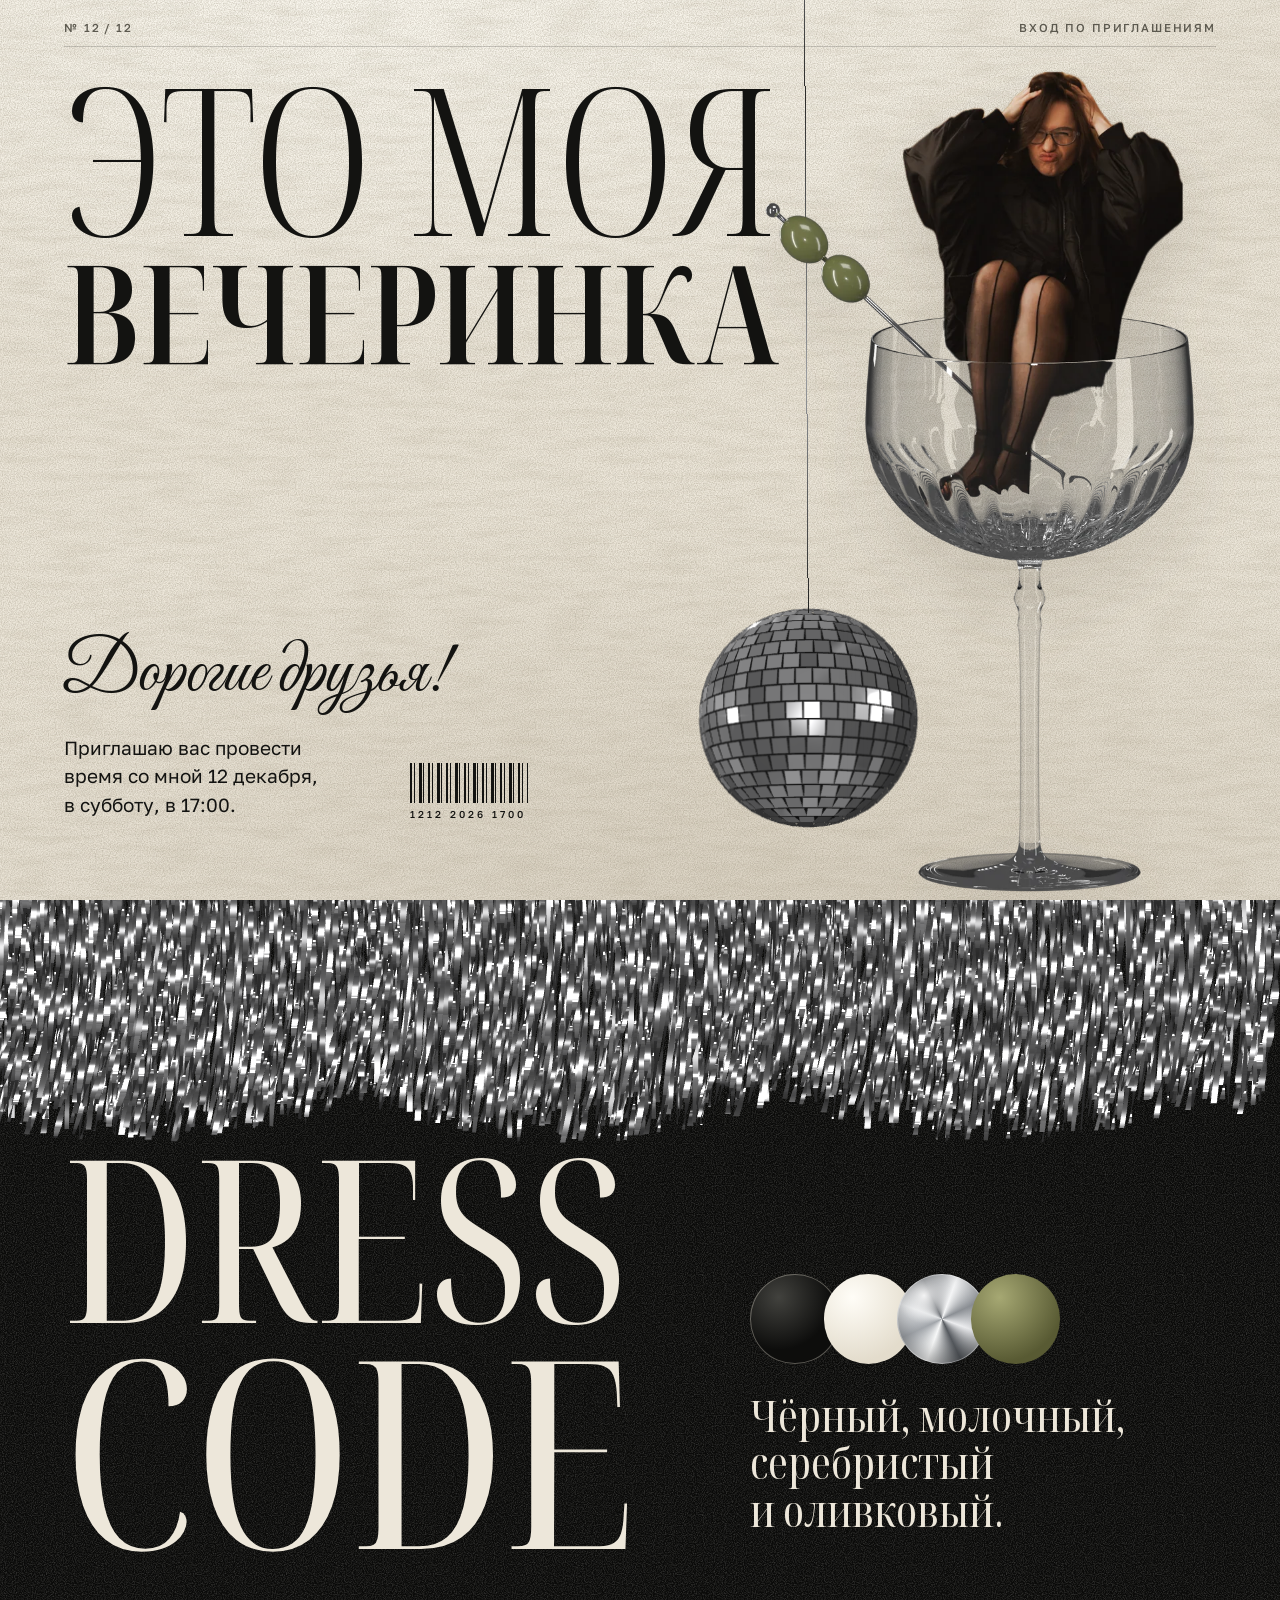
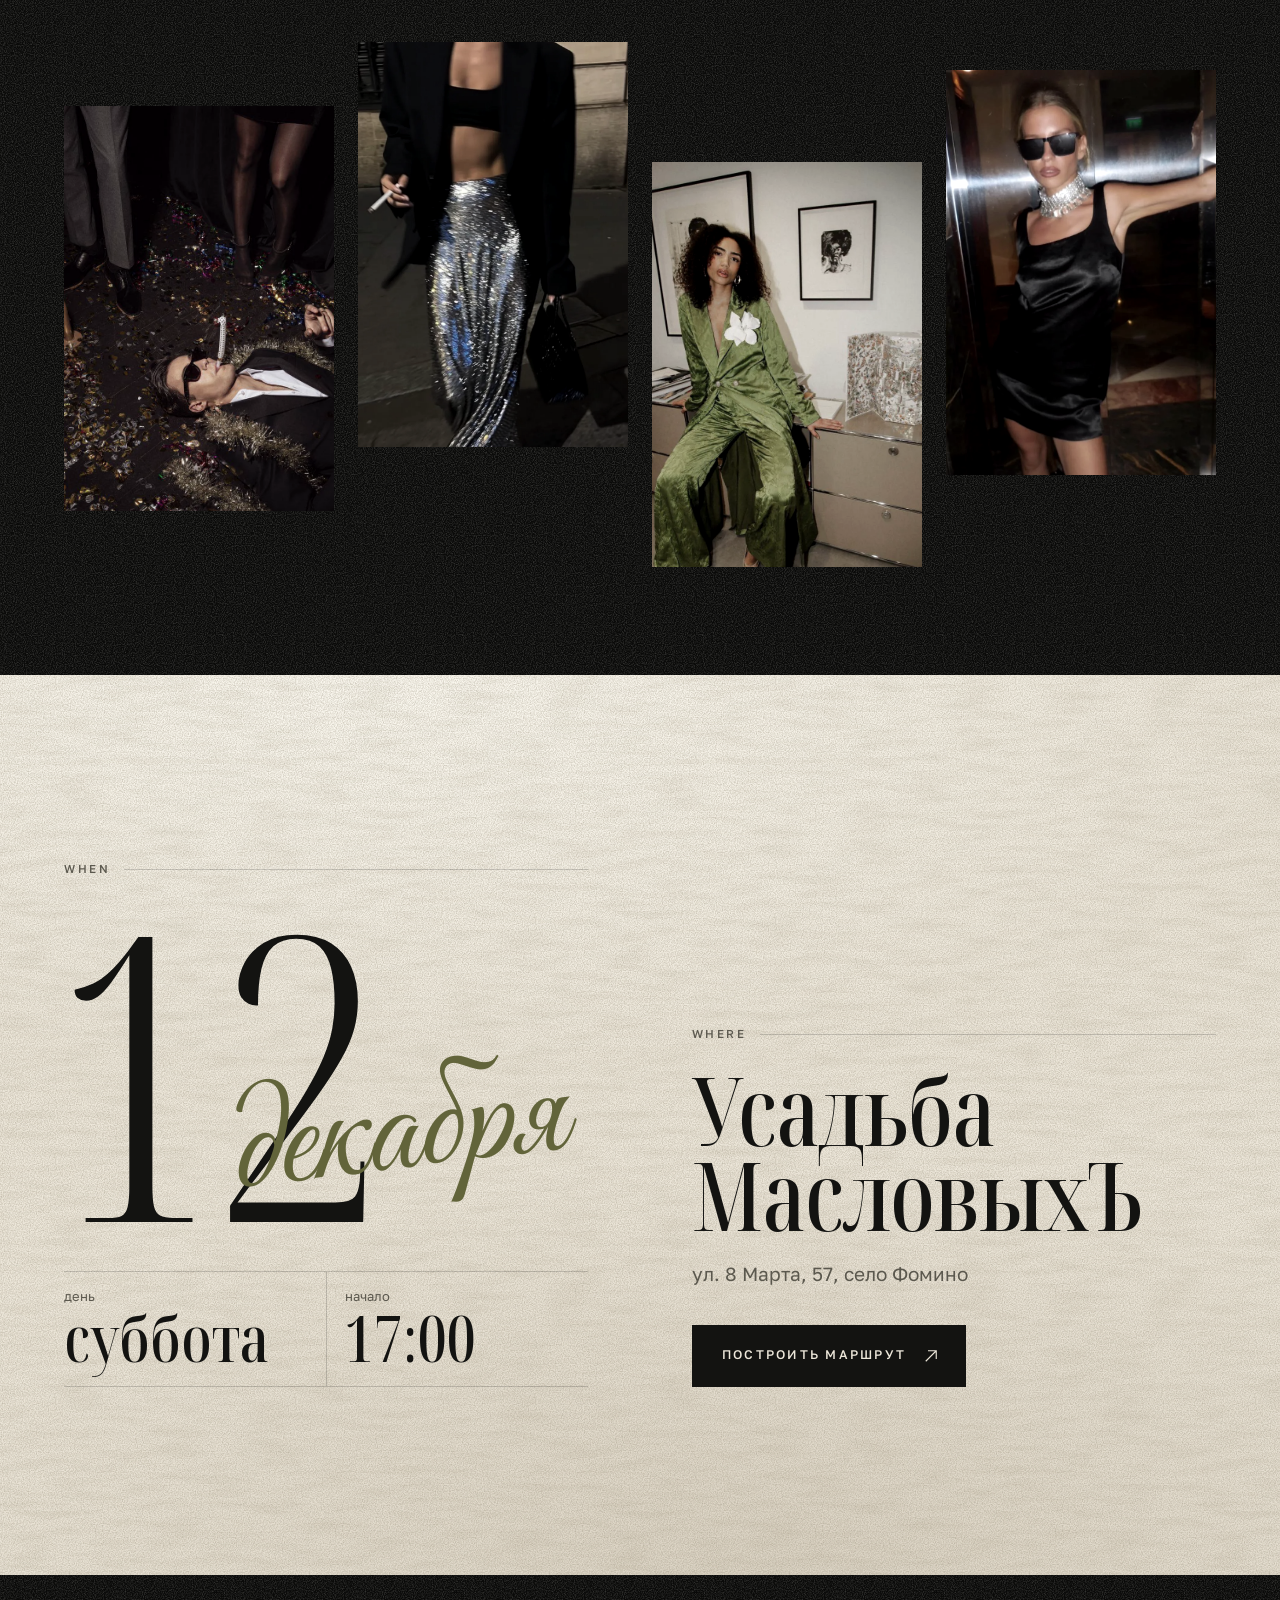
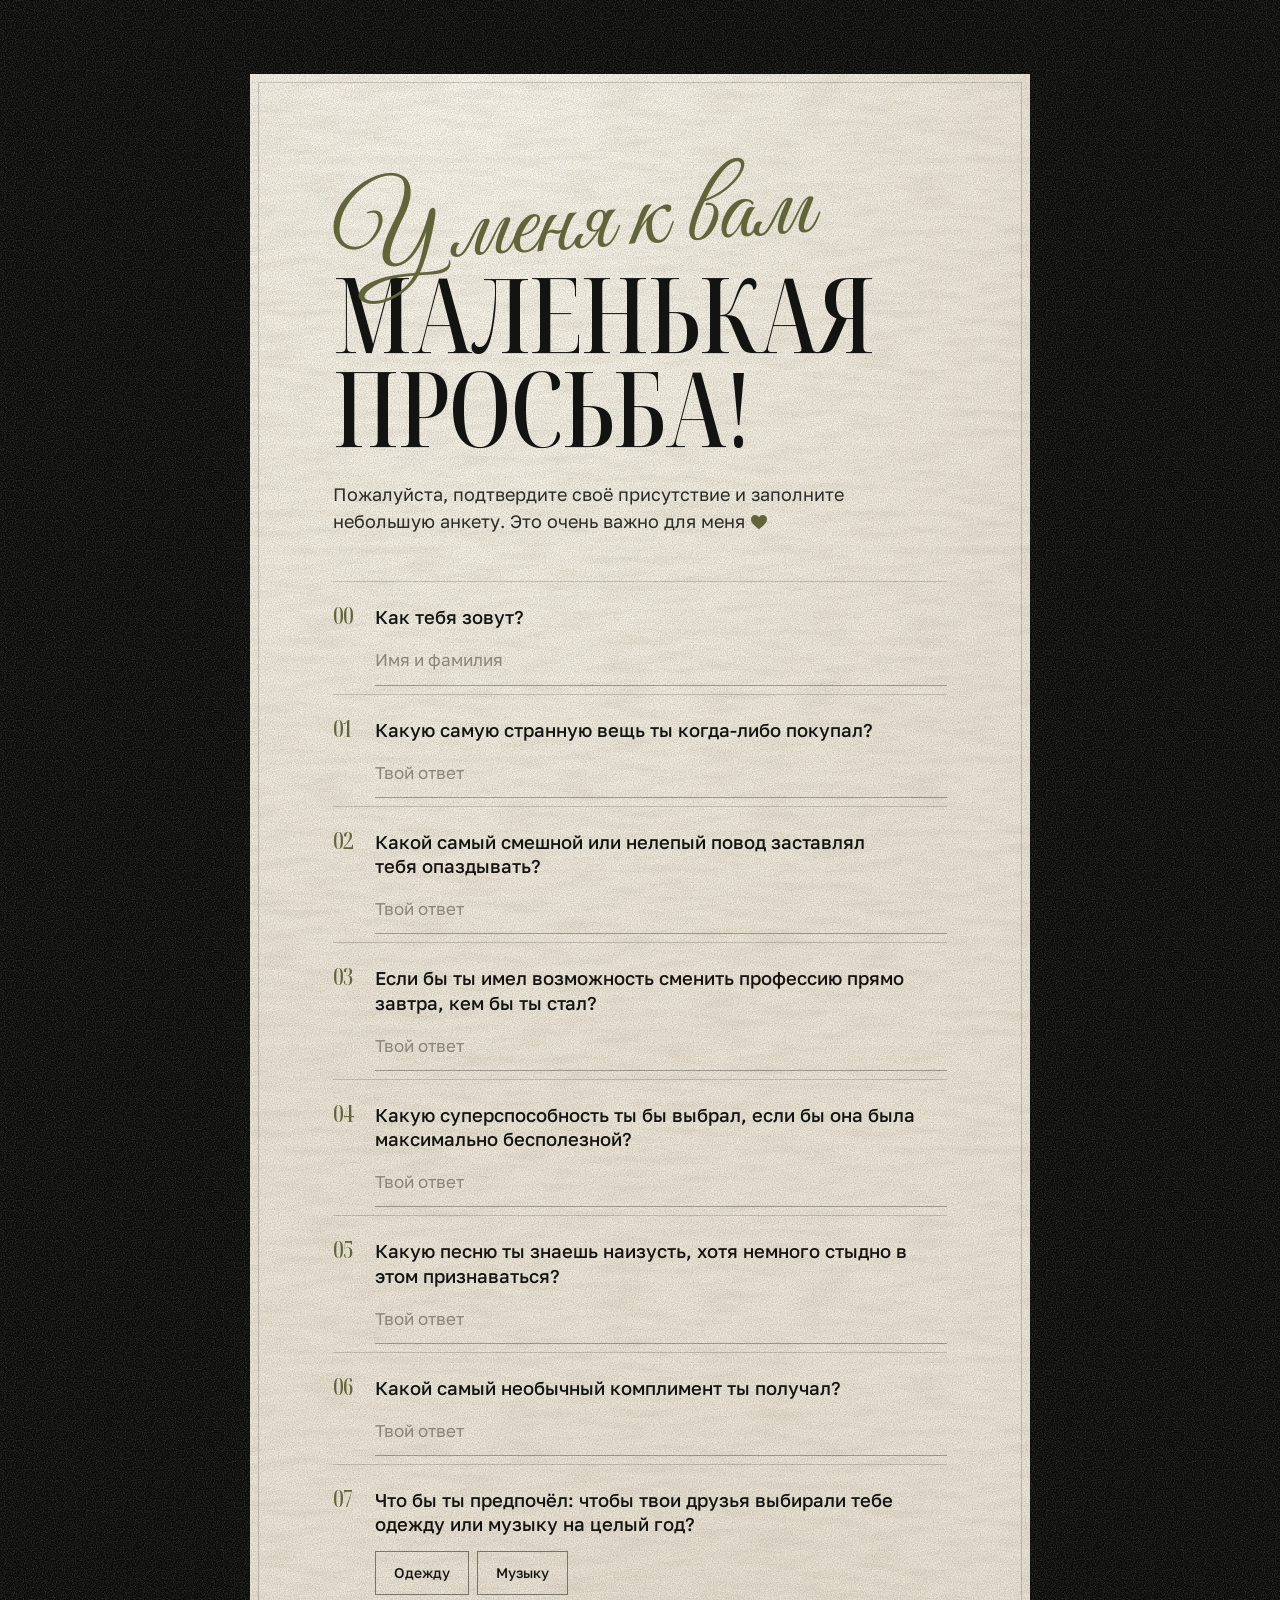
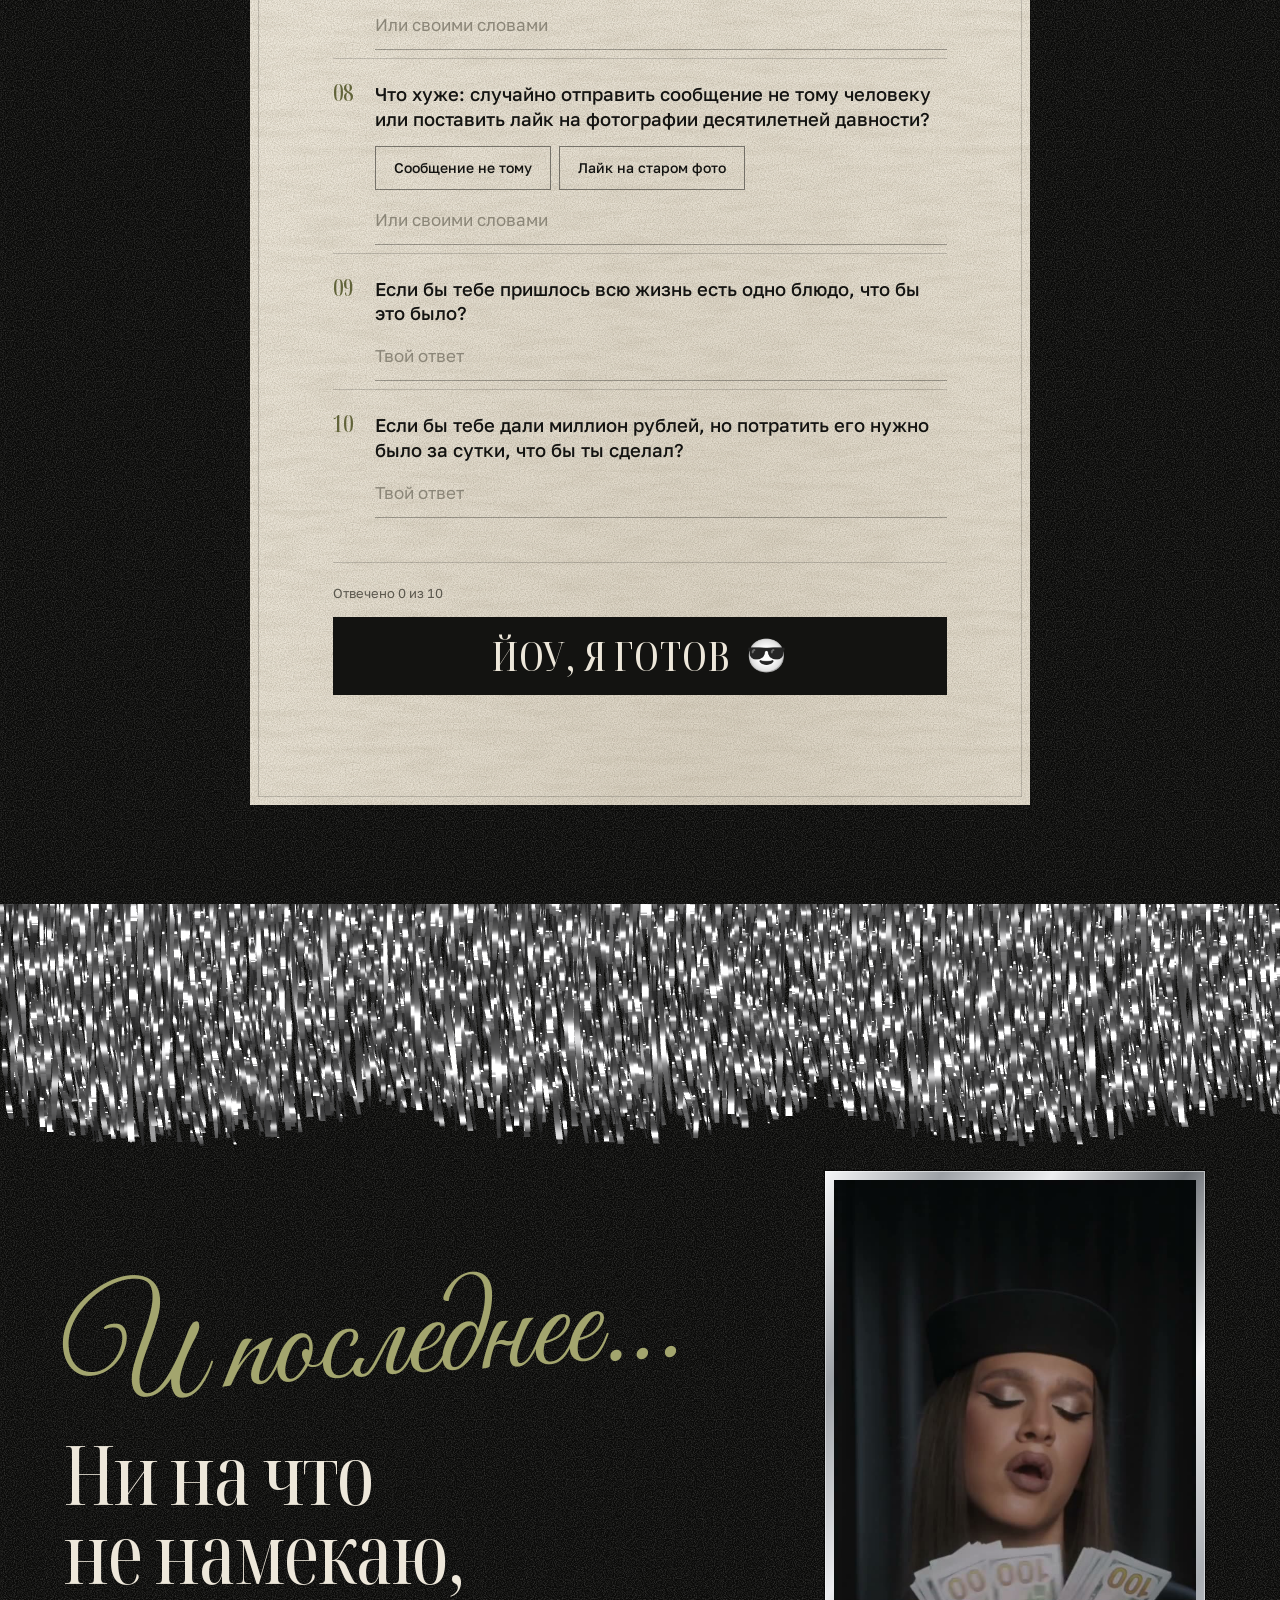
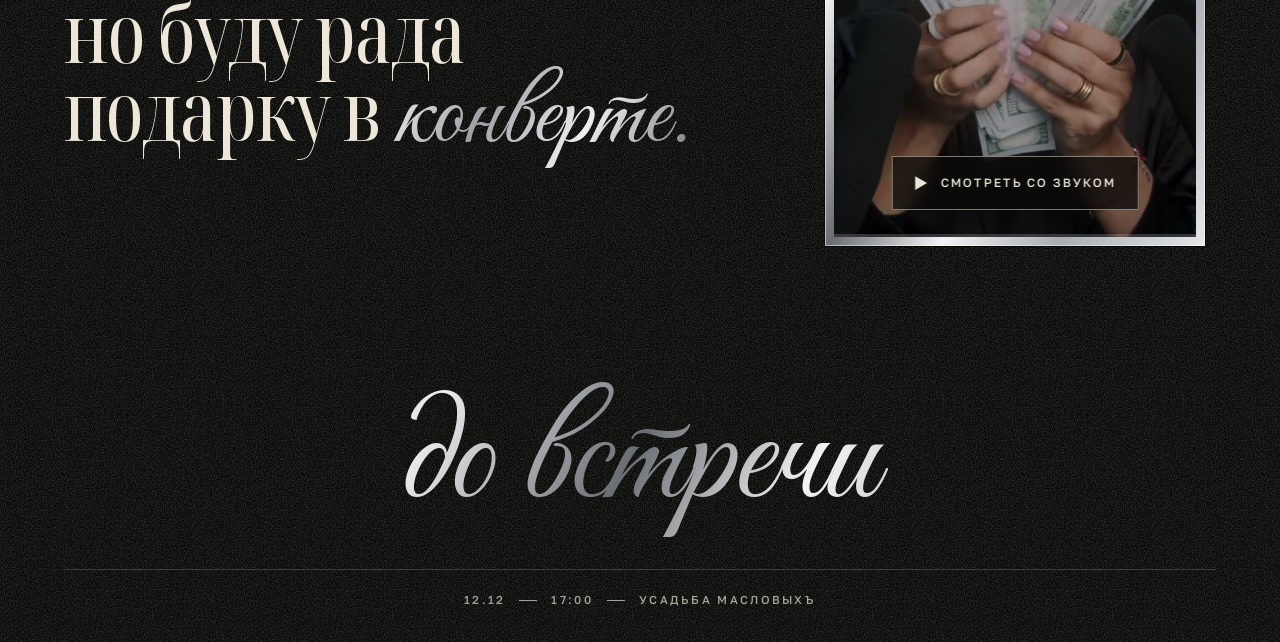
==== index.html @ 420c49f9 "Приглашение «Это моя вечеринка»: сайт, сборщик, скрипт таблицы Одностраничный сайт-приглашение: обло" ====
<!doctype html>
<html lang="ru">
<head>
<meta charset="utf-8">
<meta name="viewport" content="width=device-width, initial-scale=1, viewport-fit=cover">
<title>Это моя вечеринка — 12 декабря, 17:00</title>
<meta name="description" content="Приглашение на частную вечеринку: 12 декабря, суббота, 17:00. Усадьба МасловыхЪ, село Фомино.">
<meta name="theme-color" content="#0A0A09">
<meta name="robots" content="noindex, nofollow">
<meta property="og:type" content="website">
<meta property="og:title" content="Это моя вечеринка">
<meta property="og:description" content="12 декабря · суббота · 17:00 · Усадьба МасловыхЪ">
<meta property="og:image" content="assets/img/og.jpg">
<meta name="twitter:card" content="summary_large_image">
<link rel="icon" href="data:image/svg+xml,%3Csvg xmlns='http://www.w3.org/2000/svg' viewBox='0 0 32 32'%3E%3Crect width='32' height='32' fill='%230A0A09'/%3E%3Ccircle cx='16' cy='17' r='10' fill='%23C6C9CC'/%3E%3Cpath d='M6 17h20M8 12h16M8 22h16M16 7v20M11 8v18M21 8v18' stroke='%230A0A09' stroke-width='1'/%3E%3Cpath d='M16 0v7' stroke='%23C6C9CC'/%3E%3C/svg%3E">
<link rel="preload" href="assets/fonts/noto-serif-display-normal-cyrillic.woff2" as="font" type="font/woff2" crossorigin>
<link rel="preload" href="assets/fonts/great-vibes-normal-cyrillic.woff2" as="font" type="font/woff2" crossorigin>
<link rel="preload" as="image" type="image/webp" href="assets/img/glass.webp" imagesrcset="assets/img/glass-760.webp 760w, assets/img/glass.webp 1380w" imagesizes="(min-width: 1000px) 42vw, 92vw" fetchpriority="high">
<style>
@font-face{font-family:'Golos Text';font-style:normal;font-weight:400 900;font-display:swap;src:url(assets/fonts/golos-text-normal-cyrillic.woff2) format('woff2');unicode-range:U+0301, U+0400-045F, U+0490-0491, U+04B0-04B1, U+2116}
@font-face{font-family:'Golos Text';font-style:normal;font-weight:400 900;font-display:swap;src:url(assets/fonts/golos-text-normal-latin.woff2) format('woff2');unicode-range:U+0000-00FF, U+0131, U+0152-0153, U+02BB-02BC, U+02C6, U+02DA, U+02DC, U+0304, U+0308, U+0329, U+2000-206F, U+20AC, U+2122, U+2191, U+2193, U+2212, U+2215, U+FEFF, U+FFFD}
@font-face{font-family:'Great Vibes';font-style:normal;font-weight:400;font-display:swap;src:url(assets/fonts/great-vibes-normal-cyrillic.woff2) format('woff2');unicode-range:U+0301, U+0400-045F, U+0490-0491, U+04B0-04B1, U+2116}
@font-face{font-family:'Great Vibes';font-style:normal;font-weight:400;font-display:swap;src:url(assets/fonts/great-vibes-normal-latin.woff2) format('woff2');unicode-range:U+0000-00FF, U+0131, U+0152-0153, U+02BB-02BC, U+02C6, U+02DA, U+02DC, U+0304, U+0308, U+0329, U+2000-206F, U+20AC, U+2122, U+2191, U+2193, U+2212, U+2215, U+FEFF, U+FFFD}
@font-face{font-family:'Noto Serif Display';font-style:normal;font-weight:100 900;font-stretch:62.5% 100%;font-display:swap;src:url(assets/fonts/noto-serif-display-normal-cyrillic.woff2) format('woff2');unicode-range:U+0301, U+0400-045F, U+0490-0491, U+04B0-04B1, U+2116}
@font-face{font-family:'Noto Serif Display';font-style:normal;font-weight:100 900;font-stretch:62.5% 100%;font-display:swap;src:url(assets/fonts/noto-serif-display-normal-latin.woff2) format('woff2');unicode-range:U+0000-00FF, U+0131, U+0152-0153, U+02BB-02BC, U+02C6, U+02DA, U+02DC, U+0304, U+0308, U+0329, U+2000-206F, U+20AC, U+2122, U+2191, U+2193, U+2212, U+2215, U+FEFF, U+FFFD}
/* ===== Токены ===== */
:root{
  --black:#0A0A09; --ink:#131311; --coal:#1B1B18;
  --milk:#EDE7DA; --milk-hi:#F7F3EA; --milk-lo:#DCD4C3;
  --silver:#C6C9CC; --silver-hi:#F4F5F6; --silver-lo:#7B7F84;
  --olive:#62643A; --olive-hi:#A3A56E;
  --serif:'Noto Serif Display','Times New Roman',serif;
  --script:'Great Vibes','Snell Roundhand',cursive;
  --sans:'Golos Text',system-ui,-apple-system,'Segoe UI',sans-serif;
  --pad:clamp(18px,5vw,72px);
  --wrap:1280px;
  --ease:cubic-bezier(.2,.8,.2,1);
  --ease-io:cubic-bezier(.65,0,.35,1);
  --metal:linear-gradient(118deg,#F6F7F8 0%,#9DA1A6 16%,#EDEEF0 31%,#6A6E73 49%,#F2F3F4 64%,#A9ADB2 80%,#E4E6E8 100%);
  --grain:url("data:image/svg+xml,%3Csvg xmlns='http://www.w3.org/2000/svg' width='240' height='240'%3E%3Cfilter id='n' x='0' y='0' width='100%25' height='100%25'%3E%3CfeTurbulence type='fractalNoise' baseFrequency='.85' numOctaves='2' stitchTiles='stitch'/%3E%3CfeColorMatrix values='0 0 0 0 .22 0 0 0 0 .19 0 0 0 0 .13 0 0 0 .62 -.2'/%3E%3C/filter%3E%3Crect width='100%25' height='100%25' filter='url(%23n)'/%3E%3C/svg%3E");
  --fiber:url("data:image/svg+xml,%3Csvg xmlns='http://www.w3.org/2000/svg' width='600' height='600'%3E%3Cfilter id='f' x='0' y='0' width='100%25' height='100%25'%3E%3CfeTurbulence type='fractalNoise' baseFrequency='.02 .11' numOctaves='3' seed='4' stitchTiles='stitch'/%3E%3CfeColorMatrix values='0 0 0 0 .35 0 0 0 0 .3 0 0 0 0 .2 0 0 0 .26 -.1'/%3E%3C/filter%3E%3Crect width='100%25' height='100%25' filter='url(%23f)'/%3E%3C/svg%3E");
  --grain-night:url("data:image/svg+xml,%3Csvg xmlns='http://www.w3.org/2000/svg' width='240' height='240'%3E%3Cfilter id='n' x='0' y='0' width='100%25' height='100%25'%3E%3CfeTurbulence type='fractalNoise' baseFrequency='.9' numOctaves='2' stitchTiles='stitch'/%3E%3CfeColorMatrix values='0 0 0 0 1 0 0 0 0 1 0 0 0 0 .95 0 0 0 .34 -.13'/%3E%3C/filter%3E%3Crect width='100%25' height='100%25' filter='url(%23n)'/%3E%3C/svg%3E");
}
@property --a{syntax:'<angle>';inherits:false;initial-value:20deg}

/* ===== Основа ===== */
*,*::before,*::after{box-sizing:border-box}
html{-webkit-text-size-adjust:100%;text-size-adjust:100%;overflow-x:clip;background:var(--black)}
body{margin:0;font-family:var(--sans);font-size:16px;line-height:1.55;color:var(--ink);background:var(--black);overflow-x:clip;-webkit-font-smoothing:antialiased;text-rendering:optimizeLegibility}
html.is-loading,html.is-loading body{overflow:hidden}
html.lenis,html.lenis body{height:auto}
.lenis.lenis-smooth{scroll-behavior:auto!important}
.lenis.lenis-stopped{overflow:hidden}
img,video,canvas{max-width:100%}
h1,h2,p,figure,dl,dd,ol,ul{margin:0}
ol,ul{padding:0;list-style:none}
button{font:inherit;color:inherit;cursor:pointer}
a{color:inherit}
:focus-visible{outline:2px solid var(--acc,var(--olive));outline-offset:4px}
.wrap{width:100%;max-width:calc(var(--wrap) + var(--pad)*2);margin:0 auto;padding:0 var(--pad)}
.script{font-family:var(--script);font-weight:400;line-height:1}

/* Поверхности */
.paper{--fg:var(--ink);--mute:#5B584E;--line:rgba(19,19,17,.18);--acc:var(--olive);
  color:var(--fg);background-color:var(--milk);
  background-image:var(--grain),var(--fiber),radial-gradient(120% 70% at 30% 0%,rgba(255,253,246,.75),transparent 62%),radial-gradient(130% 80% at 60% 100%,rgba(122,104,74,.16),transparent 58%)}
.night{--fg:var(--milk);--mute:#A7A296;--line:rgba(237,231,218,.18);--acc:var(--olive-hi);
  color:var(--fg);background-color:var(--black);background-image:var(--grain-night)}

/* Листы журнала: следующий экран наезжает на предыдущий */
.stack{position:sticky;top:0}
.shade{position:absolute;inset:0;background:#000;opacity:0;pointer-events:none;z-index:60}

/* ===== Занавес и вспышка ===== */
.intro{position:fixed;inset:0;z-index:300;background:var(--black)}
html:not(.js) .intro{display:none}
.intro__fringe{display:block;width:100%;height:100%}
.intro.is-plain{background:repeating-linear-gradient(90deg,#0c0c0b 0 3px,#8f9398 3px 5px,#e9eaec 5px 6px,#55595d 6px 9px,#0c0c0b 9px 11px)}
.flash{position:fixed;inset:0;z-index:310;background:#fff;opacity:0;pointer-events:none}

/* ===== ЭКРАН 1. Обложка ===== */
.cover{min-height:100svh;display:grid;grid-template-columns:minmax(0,1fr);grid-template-rows:auto auto 1fr;padding:max(14px,env(safe-area-inset-top)) var(--pad) 0;overflow:clip;isolation:isolate}
.cover__bar{display:flex;justify-content:space-between;gap:16px;padding-bottom:10px;border-bottom:1px solid var(--line);font:500 10.5px/1.2 var(--sans);letter-spacing:.16em;text-transform:uppercase;color:var(--mute);position:relative;z-index:2}
.title{position:relative;z-index:2;margin-top:clamp(10px,1.8vh,20px);font-family:var(--serif);font-stretch:62.5%;font-weight:500;letter-spacing:-.012em;color:var(--ink)}
.title__row{display:block;overflow:clip;line-height:.9;padding:.035em 0 .03em;margin-bottom:-.035em}
.title__fit{display:inline-block;white-space:nowrap;font-size:27vw;font-weight:300;will-change:transform}
.title__fit--b{font-size:19vw;font-weight:600}
.cover__stage{position:relative;min-height:330px}

.glass{position:absolute;z-index:3;top:-5.2vh;right:calc(var(--pad)*-1 - 10px);height:max(106%,540px);aspect-ratio:1380/2380;will-change:transform}
.glass img{display:block;width:100%;height:100%;filter:drop-shadow(0 30px 34px rgba(60,48,28,.16))}

.ball{position:absolute;z-index:1;left:-9vw;top:clamp(6px,calc((100svh - 610px)*.75),240px);width:min(42vw,200px,23svh);aspect-ratio:1;transform-origin:50% calc(var(--cord,100vh)*-1);will-change:transform}
.ball__gl{display:block;width:100%;height:100%}
.ball__cord{position:absolute;left:50%;bottom:91%;width:1px;height:var(--cord,100vh);background:linear-gradient(to top,#1f1f1d,#9a9da1 22%,#2b2b29 48%,#8d9094 70%,#1f1f1d)}

.note{position:absolute;z-index:4;left:0;bottom:clamp(20px,5.5vh,64px);width:min(48vw,310px)}
.note__hi{width:max-content;font-size:clamp(40px,11.2vw,70px);white-space:nowrap;margin:0 0 .22em -.04em;padding:.12em .1em .1em 0}
.note__text{font-size:clamp(14.5px,3.9vw,17px);line-height:1.5;max-width:22ch}
.code{display:none}
.cover__next{position:absolute;z-index:5;left:calc(var(--pad) - 22px);bottom:0;width:44px;height:44px;display:grid;place-items:end center}
.cover__next i{display:block;width:1px;height:30px;background:var(--ink);transform-origin:top;animation:drip 2.6s var(--ease-io) infinite}
@keyframes drip{0%{transform:scaleY(0);transform-origin:top}45%{transform:scaleY(1);transform-origin:top}55%{transform:scaleY(1);transform-origin:bottom}100%{transform:scaleY(0);transform-origin:bottom}}

/* блики-звёзды */
.glint{position:absolute;left:var(--x);top:var(--y);width:calc(46px*var(--s,1));aspect-ratio:1;translate:-50% -50%;pointer-events:none;opacity:0;z-index:4;
  background:radial-gradient(ellipse 50% 3.2% at 50% 50%,#fff 0,rgba(255,255,255,0) 100%),radial-gradient(ellipse 3.2% 50% at 50% 50%,#fff 0,rgba(255,255,255,0) 100%),radial-gradient(circle closest-side at 50% 50%,rgba(255,255,255,.95) 0,rgba(255,255,255,0) 26%);
  filter:drop-shadow(0 0 3px rgba(255,255,255,.9));animation:twinkle 5.2s var(--d,0s) ease-in-out infinite}
@keyframes twinkle{0%,62%,100%{opacity:0;scale:.3;rotate:0deg}74%{opacity:1;scale:1;rotate:18deg}86%{opacity:0;scale:.4;rotate:36deg}}

/* ===== ЭКРАН 2. Dress code ===== */
.dress{min-height:100svh;padding-bottom:clamp(72px,12vh,150px);overflow:clip}
.fringe{display:block;width:100%;height:clamp(150px,27vh,270px)}
.display{font-family:var(--serif);font-stretch:62.5%;font-weight:400;letter-spacing:-.012em;text-transform:uppercase;color:var(--fg)}
.display__row{display:block;overflow:clip;line-height:.86;padding:.04em 0 .02em}
.display__row>span{display:inline-block;white-space:nowrap;font-size:34vw}
.dress__title{margin-top:-6px}
.dress__palette{margin-top:clamp(28px,5vh,56px);display:grid;gap:22px}
.swatches{display:flex}
.sw{position:relative;width:clamp(62px,19.5vw,108px);aspect-ratio:1;margin-right:clamp(-22px,-4vw,-12px)}
.sw i{position:absolute;inset:0;border-radius:50%;display:block}
.sw--black i{background:radial-gradient(circle at 32% 26%,#42423E,#0D0D0C 58%);box-shadow:inset 0 0 0 1px rgba(237,231,218,.34)}
.sw--milk i{background:radial-gradient(circle at 32% 26%,#FFFDF7,#E3DCCC 72%)}
.sw--silver i{background:radial-gradient(circle at 30% 24%,rgba(255,255,255,.9),rgba(255,255,255,0) 30%),conic-gradient(from var(--a),#F4F5F6,#8B8F94,#ECEDEF,#55595E,#F7F8F8,#A1A5AA,#E0E2E4,#63676C,#F4F5F6);box-shadow:inset 0 0 0 1px rgba(255,255,255,.35),inset 0 -8px 18px rgba(0,0,0,.28)}
.sw--olive i{background:radial-gradient(circle at 32% 26%,#A6A873,#585A33 72%)}
.dress__text{font-family:var(--serif);font-stretch:70%;font-weight:400;font-size:clamp(26px,7.2vw,44px);line-height:1.08;max-width:14em}
.looks{margin-top:clamp(44px,8vh,96px);display:grid;grid-template-columns:repeat(2,minmax(0,1fr));gap:12px}
.look{position:relative}
.look--2,.look--4{margin-top:52px}
.look--3,.look--4{margin-top:0}
.look--4{margin-top:52px}
.look__in{position:relative;overflow:hidden;aspect-ratio:2/3;background:var(--coal)}
.look img{display:block;width:100%;height:116%;object-fit:cover;filter:saturate(.62) contrast(1.06)}
.look__in::after,.screen__frame::after{content:'';position:absolute;inset:0;background:#fff;opacity:var(--pop,0);pointer-events:none}

/* ===== ЭКРАН 3. When / Where ===== */
.info{min-height:100svh;display:grid;align-items:center;padding:clamp(72px,13vh,160px) 0}
.info__grid{display:grid;gap:clamp(64px,10vh,96px)}
.label{display:flex;align-items:center;gap:14px;margin-bottom:clamp(18px,3vh,28px);font:500 11.5px/1 var(--sans);letter-spacing:.22em;text-transform:uppercase;color:var(--mute)}
.label::after{content:'';flex:1;height:1px;background:var(--line)}
.date{position:relative}
.date__num{display:block;font-family:var(--serif);font-stretch:62.5%;font-weight:300;font-size:clamp(210px,66vw,440px);line-height:.8;letter-spacing:-.03em;font-variant-numeric:lining-nums;overflow:clip;padding:.02em 0 .04em;margin-left:-.03em}
.date__month{position:absolute;left:31%;bottom:4%;width:max-content;font-size:clamp(70px,21vw,160px);color:var(--olive);rotate:-7deg;white-space:nowrap;padding:.15em .15em .15em .05em}
.facts{display:grid;grid-template-columns:1fr 1fr;margin-top:clamp(20px,3vh,32px);border-top:1px solid var(--line)}
.facts>div{padding:14px 0 16px;border-bottom:1px solid var(--line)}
.facts>div+div{padding-left:18px;border-left:1px solid var(--line)}
.facts dt{font-size:13px;color:var(--mute)}
.facts dd{font-family:var(--serif);font-stretch:62.5%;font-weight:500;font-size:clamp(38px,10.5vw,64px);line-height:1;font-variant-numeric:lining-nums}
.place{font-family:var(--serif);font-stretch:62.5%;font-weight:500;font-size:clamp(54px,15.5vw,120px);line-height:.9;letter-spacing:-.012em}
.addr{margin-top:clamp(16px,2.4vh,24px);font-style:normal;font-size:clamp(16px,4.3vw,19px);color:var(--mute)}
.btn{position:relative;display:inline-flex;align-items:center;gap:16px;height:62px;margin-top:clamp(28px,4vh,40px);padding:0 26px 0 30px;background:var(--ink);color:var(--milk);font:500 12.5px/1 var(--sans);letter-spacing:.18em;text-transform:uppercase;text-decoration:none;overflow:hidden;isolation:isolate}
.btn::before{content:'';position:absolute;inset:0;z-index:-1;background:var(--metal);transform:translateY(101%);transition:transform .5s var(--ease)}
.btn__i{transition:transform .4s var(--ease)}
@media (hover:hover){
  .btn:hover{color:var(--ink)}
  .btn:hover::before{transform:none}
  .btn:hover .btn__i{transform:translate(3px,-3px)}
}
.btn:active{transform:scale(.985)}

/* ===== ЭКРАН 4. Просьба и анкета ===== */
.ask{position:relative;padding:clamp(56px,11vh,140px) clamp(10px,4vw,72px);overflow:clip}
.spots{position:absolute;inset:0;overflow:hidden;pointer-events:none}
.spots i{position:absolute;width:9vmax;height:5.5vmax;border-radius:50%;background:radial-gradient(closest-side,rgba(237,231,218,.16),rgba(237,231,218,.05) 60%,transparent);animation:spot 26s linear infinite}
.spots i:nth-child(1){left:-12%;top:8%}
.spots i:nth-child(2){left:-20%;top:32%;animation-duration:31s;animation-delay:-9s;scale:.7}
.spots i:nth-child(3){left:-16%;top:55%;animation-duration:23s;animation-delay:-15s;scale:1.2}
.spots i:nth-child(4){left:-14%;top:74%;animation-duration:35s;animation-delay:-4s;scale:.6}
.spots i:nth-child(5){left:-18%;top:20%;animation-duration:29s;animation-delay:-21s;scale:.9}
.spots i:nth-child(6){left:-12%;top:90%;animation-duration:27s;animation-delay:-12s;scale:.8}
@keyframes spot{to{transform:translate(135vw,-14vh) rotate(-8deg)}}
.card{position:relative;max-width:780px;margin:0 auto;padding:clamp(34px,8vw,84px) clamp(18px,6.5vw,84px) clamp(34px,7vw,76px)}
.card::before{content:'';position:absolute;inset:8px;border:1px solid var(--line);pointer-events:none}
.card__head{margin-bottom:clamp(30px,5vh,52px)}
.askt{display:block}
.askt__a{display:block;width:max-content;font-size:clamp(50px,14.5vw,104px);color:var(--olive);rotate:-4deg;margin:0 0 -.2em -.03em;padding:.14em .16em .1em .02em;position:relative;z-index:1}
.askt__b{display:block;font-family:var(--serif);font-stretch:62.5%;font-weight:500;font-size:clamp(44px,13.4vw,104px);line-height:.9;letter-spacing:-.012em;text-transform:uppercase}
.card__lead{margin-top:clamp(18px,3vh,28px);font-size:clamp(16px,4.2vw,18px);max-width:34em;color:#2C2B27}
.heart{display:inline-block;vertical-align:-.1em;color:var(--olive)}

.q{position:relative;padding:22px 0 8px;border-top:1px solid var(--line)}
.q label{display:grid;grid-template-columns:42px 1fr;align-items:baseline;cursor:pointer}
.q__n{font-family:var(--serif);font-stretch:62.5%;font-weight:500;font-size:23px;line-height:1;color:var(--olive);font-variant-numeric:lining-nums tabular-nums}
.q__t{font-size:clamp(16.5px,4.4vw,18.5px);font-weight:500;line-height:1.34;text-wrap:pretty}
.q input,.q textarea{display:block;width:calc(100% - 42px);margin:8px 0 0 42px;padding:10px 0 12px;border:0;border-bottom:1px solid rgba(19,19,17,.34);border-radius:0;background:transparent;font:400 17px/1.45 var(--sans);color:var(--ink);resize:none;outline:0;-webkit-appearance:none;appearance:none;overflow:hidden;transition:border-color .2s}
.q input::placeholder,.q textarea::placeholder{color:#8B8678;opacity:1}
.q::after{content:'';position:absolute;left:42px;right:0;bottom:8px;height:2px;background:var(--ink);transform:scaleX(0);transform-origin:left;transition:transform .45s var(--ease)}
.q:focus-within::after{transform:none}
.q.is-bad input{border-bottom-color:#8C2F23}
.q.is-bad::after{background:#8C2F23;transform:none}
.q.is-filled .q__n{color:var(--ink)}
.chips{display:flex;flex-wrap:wrap;gap:8px;margin:14px 0 2px 42px}
.chip{height:44px;padding:0 18px;border:1px solid rgba(19,19,17,.5);border-radius:0;background:transparent;font:500 14px/1 var(--sans);color:var(--ink);transition:background-color .2s,color .2s}
.chip.is-on{background:var(--ink);color:var(--milk);border-color:var(--ink)}
@media (hover:hover){.chip:hover{border-color:var(--ink);background:rgba(19,19,17,.06)}.chip.is-on:hover{background:var(--ink)}}
.hp{position:absolute!important;left:-9999px;width:1px;height:1px;opacity:0}
.form__end{margin-top:clamp(26px,4vh,40px);padding-top:20px;border-top:1px solid var(--line)}
.form__count{font-size:13px;color:var(--mute);margin-bottom:14px;font-variant-numeric:tabular-nums}
.go{position:relative;display:flex;align-items:center;justify-content:center;gap:.4em;width:100%;min-height:78px;padding:10px 18px;border:0;border-radius:0;background:var(--ink);color:var(--milk);font-family:var(--serif);font-stretch:62.5%;font-weight:500;font-size:clamp(28px,8.4vw,40px);line-height:1;letter-spacing:.02em;text-transform:uppercase;overflow:hidden;isolation:isolate;transition:transform .2s var(--ease)}
.go__e{font-family:'Apple Color Emoji','Segoe UI Emoji','Noto Color Emoji',sans-serif;font-size:.82em;filter:grayscale(1) contrast(1.15) brightness(1.1)}
.go__sheen{position:absolute;inset:0;z-index:-1;background:linear-gradient(105deg,transparent 38%,rgba(244,245,246,.34) 48%,rgba(244,245,246,.06) 56%,transparent 64%);transform:translateX(-120%);animation:sheen 4.8s var(--ease-io) infinite}
@keyframes sheen{0%,55%{transform:translateX(-120%)}100%{transform:translateX(120%)}}
.go:active{transform:scale(.985)}
.go[disabled]{cursor:progress;opacity:.72}
.form__status{min-height:1.5em;margin-top:12px;font-size:14.5px;color:#8C2F23}
.done{text-align:center;padding:clamp(20px,6vh,64px) 0 clamp(8px,2vh,24px)}
.done[hidden]{display:none}
.done__a{font-family:var(--serif);font-stretch:62.5%;font-weight:500;font-size:clamp(64px,20vw,150px);line-height:.9;text-transform:uppercase;letter-spacing:-.012em}
.done__b{white-space:nowrap;font-size:clamp(40px,11.5vw,116px);color:var(--olive);margin-top:-.16em;rotate:-3deg}
.done__note{margin:22px auto 0;max-width:30em;font-size:14.5px;color:var(--mute)}
.link{margin-top:18px;min-height:44px;padding:0 6px;border:0;background:none;font:500 14px/1 var(--sans);text-decoration:underline;text-underline-offset:5px;text-decoration-thickness:1px}

/* ===== ЭКРАН 5. Подарок ===== */
.gift{position:relative;overflow:clip}
.gift__grid{display:grid;gap:clamp(40px,7vh,72px);padding-top:8px}
.gift__pre{font-size:clamp(62px,18vw,136px);color:var(--olive-hi);rotate:-4deg;width:max-content;max-width:100%;margin:0 0 .04em -.02em;padding:.14em .2em .12em .02em}
.gift__text{font-family:var(--serif);font-stretch:62.5%;font-weight:400;font-size:clamp(44px,12.4vw,100px);line-height:.96;letter-spacing:-.012em;text-wrap:balance;max-width:9.5em}
.gift__text em{font-family:var(--script);font-style:normal;font-size:1.22em;line-height:.8;letter-spacing:0;padding:0 .12em 0 .04em;background:var(--metal);background-size:220% 100%;-webkit-background-clip:text;background-clip:text;color:transparent;animation:sheet 7s ease-in-out infinite alternate}
@keyframes sheet{to{background-position:100% 0}}
.screen{position:relative;width:min(100%,400px);margin:0 auto}
.screen__frame{position:relative;aspect-ratio:9/16;padding:9px;background:var(--metal);box-shadow:0 0 0 1px rgba(0,0,0,.6),inset 0 0 0 1px rgba(255,255,255,.5)}
.screen video{display:block;width:100%;height:100%;object-fit:cover;background:#000;cursor:pointer}
.screen__play{position:absolute;left:50%;bottom:36px;translate:-50% 0;display:flex;align-items:center;gap:10px;height:54px;padding:0 22px 0 16px;border:1px solid rgba(237,231,218,.5);border-radius:0;background:rgba(10,10,9,.74);-webkit-backdrop-filter:blur(10px);backdrop-filter:blur(10px);color:var(--milk);font:500 12px/1 var(--sans);letter-spacing:.16em;text-transform:uppercase;white-space:nowrap;transition:opacity .3s,visibility .3s,background-color .2s}
.screen__play.is-off{opacity:0;visibility:hidden}
@media (hover:hover){.screen__play:hover{background:var(--milk);color:var(--ink)}}
.screen__bar{position:absolute;left:9px;right:9px;bottom:9px;height:3px;background:rgba(255,255,255,.18);pointer-events:none}
.screen__bar i{display:block;height:100%;background:var(--milk);transform:scaleX(0);transform-origin:left}
.foot{margin-top:clamp(80px,14vh,170px);padding:0 var(--pad) max(34px,env(safe-area-inset-bottom));text-align:center}
.foot__a{font-size:clamp(64px,19vw,150px);background:var(--metal);-webkit-background-clip:text;background-clip:text;color:transparent;padding:.1em .2em .16em}
.foot__b{display:flex;flex-wrap:wrap;justify-content:center;align-items:center;gap:8px 14px;margin-top:8px;padding-top:22px;border-top:1px solid var(--line);font:500 11.5px/1.4 var(--sans);letter-spacing:.2em;text-transform:uppercase;color:var(--mute)}
.foot__b i{width:18px;height:1px;background:currentColor}

/* ===== Финал: серебряный дождь ===== */
.finale{position:fixed;inset:0;z-index:200;display:grid;place-items:center;color:var(--milk)}
.finale[hidden]{display:none}
.finale::before{content:'';position:absolute;inset:0;background:var(--black) var(--grain-night);opacity:var(--veil,1)}
.finale__rain{position:absolute;inset:0;width:100%;height:100%;z-index:2;pointer-events:none}
.finale__in{position:relative;z-index:1;width:min(86vw,820px);text-align:center}
.finale__a{font-family:var(--serif);font-stretch:62.5%;font-weight:500;line-height:.9;letter-spacing:-.012em;overflow:clip;padding:.03em 0}
.finale__a span{display:inline-block;white-space:nowrap;font-size:24vw}
.finale__b{white-space:nowrap;font-size:clamp(44px,13vw,150px);margin-top:-.2em;rotate:-4deg;background:var(--metal);background-size:220% 100%;-webkit-background-clip:text;background-clip:text;color:transparent;padding:.14em .2em .2em;animation:sheet 6s ease-in-out infinite alternate}
.finale__demo{margin:18px auto 0;max-width:28em;font-size:13.5px;color:#A7A296}
.finale__demo[hidden]{display:none}
.finale__next{position:relative;z-index:3;display:inline-grid;justify-items:center;gap:6px;margin-top:clamp(28px,6vh,60px);min-height:44px;padding:8px 18px;border:0;background:none;color:var(--milk);font-family:var(--script);font-size:clamp(32px,9vw,46px);line-height:1}
.finale__next i{display:block;width:1px;height:38px;background:currentColor;animation:drip 2.6s var(--ease-io) infinite}
.finale.is-leaving{pointer-events:none}

/* ===== Планшет и десктоп ===== */
@media (min-width:720px){
  .title__fit{font-size:14vw}
  .looks{gap:18px}
  .dress__palette{grid-template-columns:auto 1fr;align-items:center;gap:56px}
  .ball{width:min(30vw,250px);left:2vw;top:clamp(10px,calc((100svh - 800px)*.5),200px)}
  .note{width:min(40vw,360px)}
}
@media (min-width:1000px){
  .cover{grid-template-rows:auto auto 1fr;padding-top:22px}
  .cover__bar{font-size:11.5px}
  .title{width:min(56vw,860px)}
  .cover__stage{min-height:300px}
  .glass{top:auto;bottom:-.6vh;right:calc(var(--pad)*-.2 + 1vw);height:min(97svh,1100px)}
  .ball{--cord:120vh;--bw:min(20vw,300px);width:var(--bw);left:calc(min(56vw,860px) + 20px - var(--bw)/2);top:auto;bottom:6vh}
  .note{left:0;bottom:clamp(40px,9vh,96px);width:400px}
  .note__hi{font-size:clamp(64px,5.6vw,92px)}
  .note__text{font-size:19px;max-width:24ch}
  .code{display:grid;gap:6px;position:absolute;z-index:4;left:min(27vw,430px);bottom:clamp(40px,9vh,96px);font:500 10px/1 var(--sans);letter-spacing:.3em;color:var(--ink)}
  .code__bars{display:block;width:118px;height:40px;background:repeating-linear-gradient(90deg,var(--ink) 0 2px,transparent 2px 4px,var(--ink) 4px 5px,transparent 5px 9px,var(--ink) 9px 12px,transparent 12px 13px,var(--ink) 13px 14px,transparent 14px 18px)}
  .cover__next{display:none}
  .dress .wrap{display:grid;grid-template-columns:repeat(12,minmax(0,1fr));column-gap:24px}
  .dress__title{grid-column:1/7}
  .display__row>span{font-size:16vw}
  .dress__palette{grid-column:8/13;align-self:end;grid-template-columns:1fr;gap:28px;margin:0 0 3vh}
  .sw{width:clamp(80px,7vw,112px);margin-right:-16px}
  .looks{grid-column:1/13;grid-template-columns:repeat(4,minmax(0,1fr));gap:24px;margin-top:clamp(56px,9vh,110px)}
  .look--1{margin-top:64px}.look--2{margin-top:0}.look--3{margin-top:120px}.look--4{margin-top:28px}
  .info__grid{grid-template-columns:minmax(0,1fr) minmax(0,1fr);column-gap:9%;align-items:end}
  .date__num{font-size:clamp(300px,31vw,470px)}
  .date__month{font-size:clamp(110px,11.5vw,180px)}
  .place{font-size:clamp(72px,7.4vw,124px)}
  .gift__grid{grid-template-columns:minmax(0,1.25fr) minmax(0,.75fr);align-items:center;column-gap:7%;padding-top:24px}
  .gift__text{font-size:clamp(64px,6.4vw,108px)}
  .screen{width:min(100%,380px)}
}
@media (min-width:1000px) and (max-height:760px){
  .note__hi{font-size:56px}.note__text{font-size:17px}
}
@media (max-height:640px) and (max-width:719px){
  .note__text{font-size:14px}
  .glass{top:-3vh;height:max(104%,470px)}
}
@media (min-width:720px) and (max-width:999px) and (max-height:520px){
  .title{width:58vw}
}

/* ===== Меньше движения ===== */
@media (prefers-reduced-motion:reduce){
  .glint,.spots i,.go__sheen,.cover__next i,.finale__next i,.gift__text em,.finale__b{animation:none}
  .glint{opacity:.9}
  html{scroll-behavior:auto}
}

html.is-locked,html.is-locked body{overflow:hidden}
.ln-mask{padding:.1em .14em .18em;margin:-.1em -.14em -.18em}

</style>
<script>
  document.documentElement.classList.add('js', 'is-loading');
  /* ===== НАСТРОЙКИ =====
     endpoint — адрес веб-приложения Google Apps Script (…/exec), куда уходят анкеты.
     Пока он пустой, анкета работает в режиме показа: ответы остаются только в браузере гостя. */
  window.PARTY = {
    endpoint: '',
    env: 'assets/img/env.jpg'
  };
</script>
</head>
<body>

<!-- Занавес: серебряная бахрома на входе -->
<div class="intro" id="intro" aria-hidden="true">
  <canvas class="intro__fringe" id="curtain"></canvas>
</div>
<div class="flash" id="flash" aria-hidden="true"></div>

<main id="top">

  <!-- ===== ЭКРАН 1. ОБЛОЖКА ===== -->
  <section class="cover paper stack" id="cover" aria-labelledby="title">
    <div class="cover__bar">
      <span data-in>№ 12&thinsp;/&thinsp;12</span>
      <span data-in>Вход по приглашениям</span>
    </div>

    <h1 class="title" id="title" aria-label="Это моя вечеринка">
      <span class="title__row" aria-hidden="true"><span class="title__fit" data-fit>ЭТО МОЯ</span></span>
      <span class="title__row" aria-hidden="true"><span class="title__fit title__fit--b" data-fit>ВЕЧЕРИНКА</span></span>
    </h1>

    <div class="cover__stage">
      <div class="ball" id="ballWrap" aria-hidden="true">
        <i class="ball__cord"></i>
        <canvas class="ball__gl" id="ball"></canvas>
      </div>

      <figure class="glass" id="glass">
        <img src="assets/img/glass.webp" srcset="assets/img/glass-760.webp 760w, assets/img/glass.webp 1380w" sizes="(min-width: 1000px) 42vw, 92vw"
             width="1380" height="2380" alt="Именинница сидит в большом хрустальном бокале на высокой ножке, рядом — оливки на серебряной шпажке" fetchpriority="high" decoding="async">
        <i class="glint" style="--x:54.2%;--y:34.6%;--s:1.25;--d:0s"></i>
        <i class="glint" style="--x:12.2%;--y:20.2%;--s:.8;--d:1.3s"></i>
        <i class="glint" style="--x:32.4%;--y:37.4%;--s:1;--d:2.1s"></i>
        <i class="glint" style="--x:93%;--y:39%;--s:.7;--d:.7s"></i>
        <i class="glint" style="--x:62.6%;--y:63.4%;--s:.9;--d:2.9s"></i>
      </figure>

      <div class="note">
        <p class="note__hi script" data-write>Дорогие друзья!</p>
        <p class="note__text" data-in>Приглашаю вас провести время со&nbsp;мной 12&nbsp;декабря, в&nbsp;субботу, в&nbsp;17:00.</p>
      </div>

      <div class="code" aria-hidden="true" data-in>
        <i class="code__bars"></i>
        <span>1212 2026 1700</span>
      </div>
    </div>

    <a class="cover__next" href="#dress" data-in aria-label="Листать дальше"><i></i></a>
    <i class="shade" aria-hidden="true"></i>
  </section>

  <!-- ===== ЭКРАН 2. DRESS CODE ===== -->
  <section class="dress night stack" id="dress" aria-labelledby="dressTitle">
    <canvas class="fringe" data-fringe data-seed="3" aria-hidden="true"></canvas>
    <div class="wrap">
      <h2 class="display dress__title" id="dressTitle" aria-label="Dress code">
        <span class="display__row" aria-hidden="true"><span data-fit data-chars>DRESS</span></span>
        <span class="display__row" aria-hidden="true"><span data-fit data-chars>CODE</span></span>
      </h2>

      <div class="dress__palette">
        <ul class="swatches" aria-label="Палитра вечера">
          <li class="sw sw--black" aria-label="Чёрный"><i></i></li>
          <li class="sw sw--milk" aria-label="Молочный"><i></i></li>
          <li class="sw sw--silver" aria-label="Серебристый"><i></i></li>
          <li class="sw sw--olive" aria-label="Оливковый"><i></i></li>
        </ul>
        <p class="dress__text" data-rise>Чёрный, молочный, серебристый и&nbsp;оливковый.</p>
      </div>

      <div class="looks">
        <figure class="look look--1" data-photo><div class="look__in"><img src="assets/img/dc1.webp" width="736" height="1104" loading="lazy" decoding="async" alt="Чёрный костюм и серебряная мишура на полу, усыпанном конфетти"></div></figure>
        <figure class="look look--2" data-photo><div class="look__in"><img src="assets/img/dc2.webp" width="900" height="1688" loading="lazy" decoding="async" alt="Серебряная юбка в пайетках и чёрный жакет"></div></figure>
        <figure class="look look--3" data-photo><div class="look__in"><img src="assets/img/dc3.webp" width="800" height="1200" loading="lazy" decoding="async" alt="Оливковый атласный костюм с белым цветком"></div></figure>
        <figure class="look look--4" data-photo><div class="look__in"><img src="assets/img/dc4.webp" width="1039" height="1280" loading="lazy" decoding="async" alt="Чёрное атласное платье и серебряное колье, снято со вспышкой"></div></figure>
      </div>
    </div>
    <i class="shade" aria-hidden="true"></i>
  </section>

  <!-- ===== ЭКРАН 3. WHEN / WHERE ===== -->
  <section class="info paper stack" id="when">
    <div class="wrap info__grid">
      <div class="info__when">
        <p class="label" data-in>When</p>
        <div class="date" aria-label="12 декабря">
          <span class="date__num" aria-hidden="true" data-chars>12</span>
          <span class="date__month script" aria-hidden="true" data-write>декабря</span>
        </div>
        <dl class="facts">
          <div data-in><dt>день</dt><dd>суббота</dd></div>
          <div data-in><dt>начало</dt><dd>17:00</dd></div>
        </dl>
      </div>

      <div class="info__where">
        <p class="label" data-in>Where</p>
        <h2 class="place" data-rise>Усадьба МасловыхЪ</h2>
        <address class="addr" data-rise>ул. 8&nbsp;Марта, 57, село&nbsp;Фомино</address>
        <a class="btn" data-in data-magnet href="https://yandex.ru/maps/org/usadba_maslovykh/149890868733?si=2zmdcnx471d8cm9mycghc5rbwr" target="_blank" rel="noopener">
          <span class="btn__t">Построить маршрут</span>
          <svg class="btn__i" viewBox="0 0 24 24" width="18" height="18" aria-hidden="true"><path d="M5 19 19 5M8 5h11v11" fill="none" stroke="currentColor" stroke-width="1.5"/></svg>
        </a>
      </div>
    </div>
    <i class="shade" aria-hidden="true"></i>
  </section>

  <!-- ===== ЭКРАН 4. НЕБОЛЬШАЯ ПРОСЬБА ===== -->
  <section class="ask night" id="rsvp" aria-labelledby="askTitle">
    <div class="spots" aria-hidden="true"><i></i><i></i><i></i><i></i><i></i><i></i></div>
    <div class="card paper" id="card">
      <header class="card__head">
        <h2 class="askt" id="askTitle">
          <span class="askt__a script" data-write>У меня к вам</span>
          <span class="askt__b" data-rise>маленькая просьба!</span>
        </h2>
        <p class="card__lead" data-rise>Пожалуйста, подтвердите своё присутствие и&nbsp;заполните небольшую анкету. Это&nbsp;очень важно для&nbsp;меня&nbsp;<svg class="heart" viewBox="0 0 24 22" width="18" height="16" role="img" aria-label="сердце"><path d="M12 21C5 15.6 1 12 1 7.3 1 3.9 3.6 1.5 6.7 1.5c2 0 3.9 1 5.3 3 1.4-2 3.3-3 5.3-3 3.100 0 5.700 2.400 5.700 5.800C23 12 19 15.600 12 21Z" fill="currentColor"/></svg></p>
      </header>

      <form class="form" id="form" novalidate>
        <div class="q q--name" data-in>
          <label for="f-name"><span class="q__n">00</span><span class="q__t">Как тебя зовут?</span></label>
          <input id="f-name" name="name" type="text" autocomplete="name" autocapitalize="words" enterkeyhint="next" maxlength="120" required placeholder="Имя и фамилия">
        </div>

        <ol class="qs">
          <li class="q" data-in>
            <label for="q1"><span class="q__n">01</span><span class="q__t">Какую самую странную вещь ты когда-либо покупал?</span></label>
            <textarea id="q1" name="q1" rows="1" maxlength="1000" placeholder="Твой ответ"></textarea>
          </li>
          <li class="q" data-in>
            <label for="q2"><span class="q__n">02</span><span class="q__t">Какой самый смешной или нелепый повод заставлял тебя опаздывать?</span></label>
            <textarea id="q2" name="q2" rows="1" maxlength="1000" placeholder="Твой ответ"></textarea>
          </li>
          <li class="q" data-in>
            <label for="q3"><span class="q__n">03</span><span class="q__t">Если бы ты имел возможность сменить профессию прямо завтра, кем бы ты стал?</span></label>
            <textarea id="q3" name="q3" rows="1" maxlength="1000" placeholder="Твой ответ"></textarea>
          </li>
          <li class="q" data-in>
            <label for="q4"><span class="q__n">04</span><span class="q__t">Какую суперспособность ты бы выбрал, если бы она была максимально бесполезной?</span></label>
            <textarea id="q4" name="q4" rows="1" maxlength="1000" placeholder="Твой ответ"></textarea>
          </li>
          <li class="q" data-in>
            <label for="q5"><span class="q__n">05</span><span class="q__t">Какую песню ты знаешь наизусть, хотя немного стыдно в этом признаваться?</span></label>
            <textarea id="q5" name="q5" rows="1" maxlength="1000" placeholder="Твой ответ"></textarea>
          </li>
          <li class="q" data-in>
            <label for="q6"><span class="q__n">06</span><span class="q__t">Какой самый необычный комплимент ты получал?</span></label>
            <textarea id="q6" name="q6" rows="1" maxlength="1000" placeholder="Твой ответ"></textarea>
          </li>
          <li class="q" data-in>
            <label for="q7"><span class="q__n">07</span><span class="q__t">Что бы ты предпочёл: чтобы твои друзья выбирали тебе одежду или музыку на целый год?</span></label>
            <div class="chips" data-for="q7"><button type="button" class="chip">Одежду</button><button type="button" class="chip">Музыку</button></div>
            <textarea id="q7" name="q7" rows="1" maxlength="1000" placeholder="Или своими словами"></textarea>
          </li>
          <li class="q" data-in>
            <label for="q8"><span class="q__n">08</span><span class="q__t">Что хуже: случайно отправить сообщение не тому человеку или поставить лайк на фотографии десятилетней давности?</span></label>
            <div class="chips" data-for="q8"><button type="button" class="chip">Сообщение не тому</button><button type="button" class="chip">Лайк на старом фото</button></div>
            <textarea id="q8" name="q8" rows="1" maxlength="1000" placeholder="Или своими словами"></textarea>
          </li>
          <li class="q" data-in>
            <label for="q9"><span class="q__n">09</span><span class="q__t">Если бы тебе пришлось всю жизнь есть одно блюдо, что бы это было?</span></label>
            <textarea id="q9" name="q9" rows="1" maxlength="1000" placeholder="Твой ответ"></textarea>
          </li>
          <li class="q" data-in>
            <label for="q10"><span class="q__n">10</span><span class="q__t">Если бы тебе дали миллион рублей, но потратить его нужно было за сутки, что бы ты сделал?</span></label>
            <textarea id="q10" name="q10" rows="1" maxlength="1000" placeholder="Твой ответ"></textarea>
          </li>
        </ol>

        <input class="hp" type="text" name="website" tabindex="-1" autocomplete="off" aria-hidden="true">

        <div class="form__end">
          <p class="form__count" id="count" aria-live="polite">Отвечено 0 из 10</p>
          <button class="go" type="submit" id="go" data-magnet>
            <span class="go__t">Йоу, я готов</span><span class="go__e" aria-hidden="true">😎</span>
            <i class="go__sheen" aria-hidden="true"></i>
          </button>
          <p class="form__status" id="status" role="status" aria-live="polite"></p>
        </div>
      </form>

      <div class="done" id="done" hidden>
        <p class="done__a">Спасибо,</p>
        <p class="done__b script">очень жду тебя</p>
        <p class="done__note" id="doneNote"></p>
        <button class="link" type="button" id="edit">Изменить ответы</button>
      </div>
    </div>
  </section>

  <!-- ===== ЭКРАН 5. ПРО ПОДАРОК ===== -->
  <section class="gift night" id="gift" aria-labelledby="giftTitle">
    <canvas class="fringe" data-fringe data-seed="9" aria-hidden="true"></canvas>
    <div class="wrap gift__grid">
      <div class="gift__copy">
        <p class="gift__pre script" data-write>И последнее…</p>
        <h2 class="gift__text" id="giftTitle" data-rise>Ни на что не&nbsp;намекаю, но&nbsp;буду рада подарку в&nbsp;<em>конверте.</em></h2>
      </div>

      <div class="screen" id="screen" data-photo>
        <div class="screen__frame">
          <video id="video" playsinline preload="metadata" poster="assets/img/poster.jpg" src="assets/video/gift.mp4"></video>
          <button class="screen__play" id="play" type="button" aria-label="Смотреть видео со звуком">
            <svg viewBox="0 0 24 24" width="22" height="22" aria-hidden="true"><path d="M7 4.500v15l13-7.500z" fill="currentColor"/></svg>
            <span>Смотреть со звуком</span>
          </button>
          <div class="screen__bar" aria-hidden="true"><i id="bar"></i></div>
        </div>
        <i class="glint" style="--x:1%;--y:2%;--s:1.2;--d:.4s"></i>
        <i class="glint" style="--x:99%;--y:97%;--s:.9;--d:1.8s"></i>
      </div>
    </div>

    <footer class="foot">
      <p class="foot__a script">до встречи</p>
      <p class="foot__b">12.12 <i></i> 17:00 <i></i> Усадьба МасловыхЪ</p>
    </footer>
  </section>
</main>

<!-- Финал после отправки анкеты: серебряный дождь -->
<div class="finale" id="finale" hidden role="dialog" aria-modal="true" aria-labelledby="finaleTitle">
  <canvas class="finale__rain" id="rain" aria-hidden="true"></canvas>
  <div class="finale__in">
    <p class="finale__a" id="finaleTitle"><span data-fit>СПАСИБО,</span></p>
    <p class="finale__b script">очень жду тебя</p>
    <p class="finale__demo" id="finaleDemo" hidden>Режим показа: адрес таблицы ещё не задан, ответы никуда не отправлены.</p>
    <button class="finale__next" id="finaleNext" type="button"><span>и последнее…</span><i></i></button>
  </div>
</div>

<script src="assets/js/gsap.min.js" defer></script>
<script src="assets/js/ScrollTrigger.min.js" defer></script>
<script src="assets/js/SplitText.min.js" defer></script>
<script src="assets/js/CustomEase.min.js" defer></script>
<script src="assets/js/lenis.min.js" defer></script>
<script src="assets/js/silver.js" defer></script>
<script src="assets/js/app.js" defer></script>
</body>
</html>
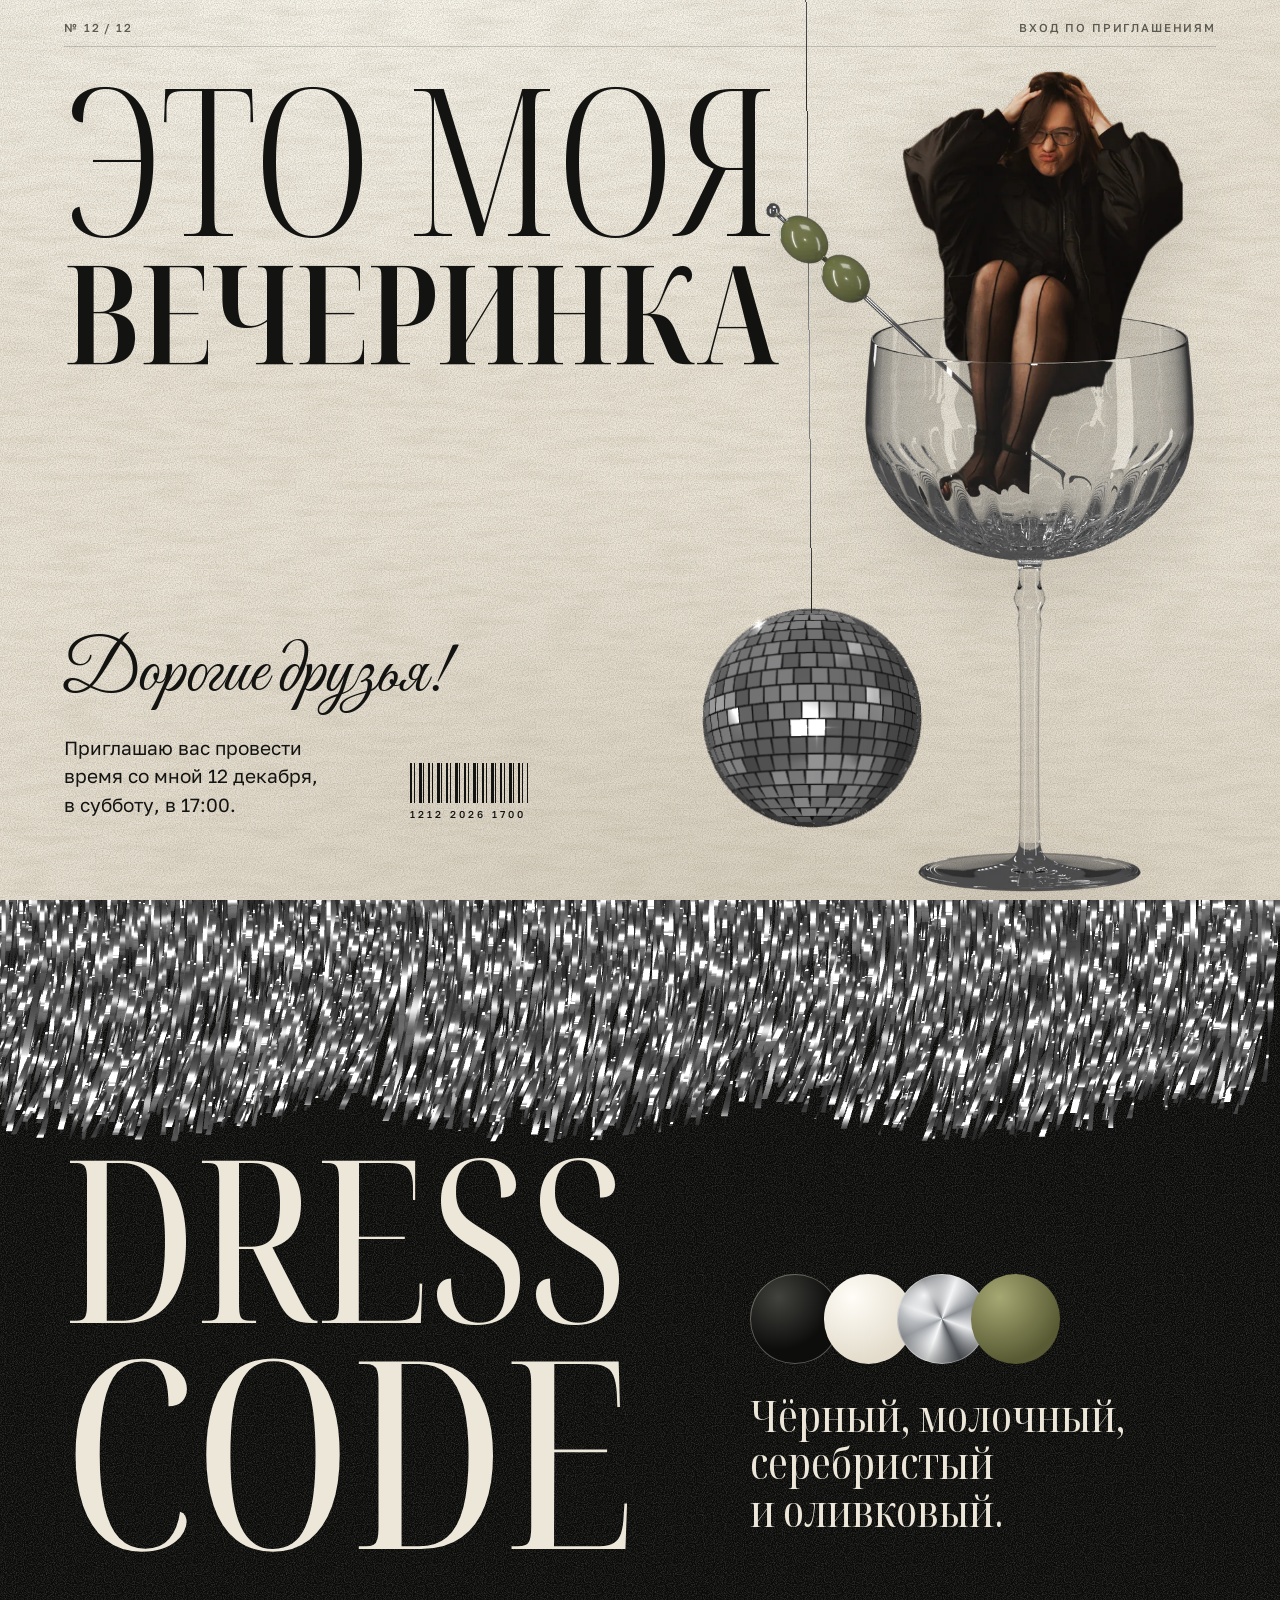
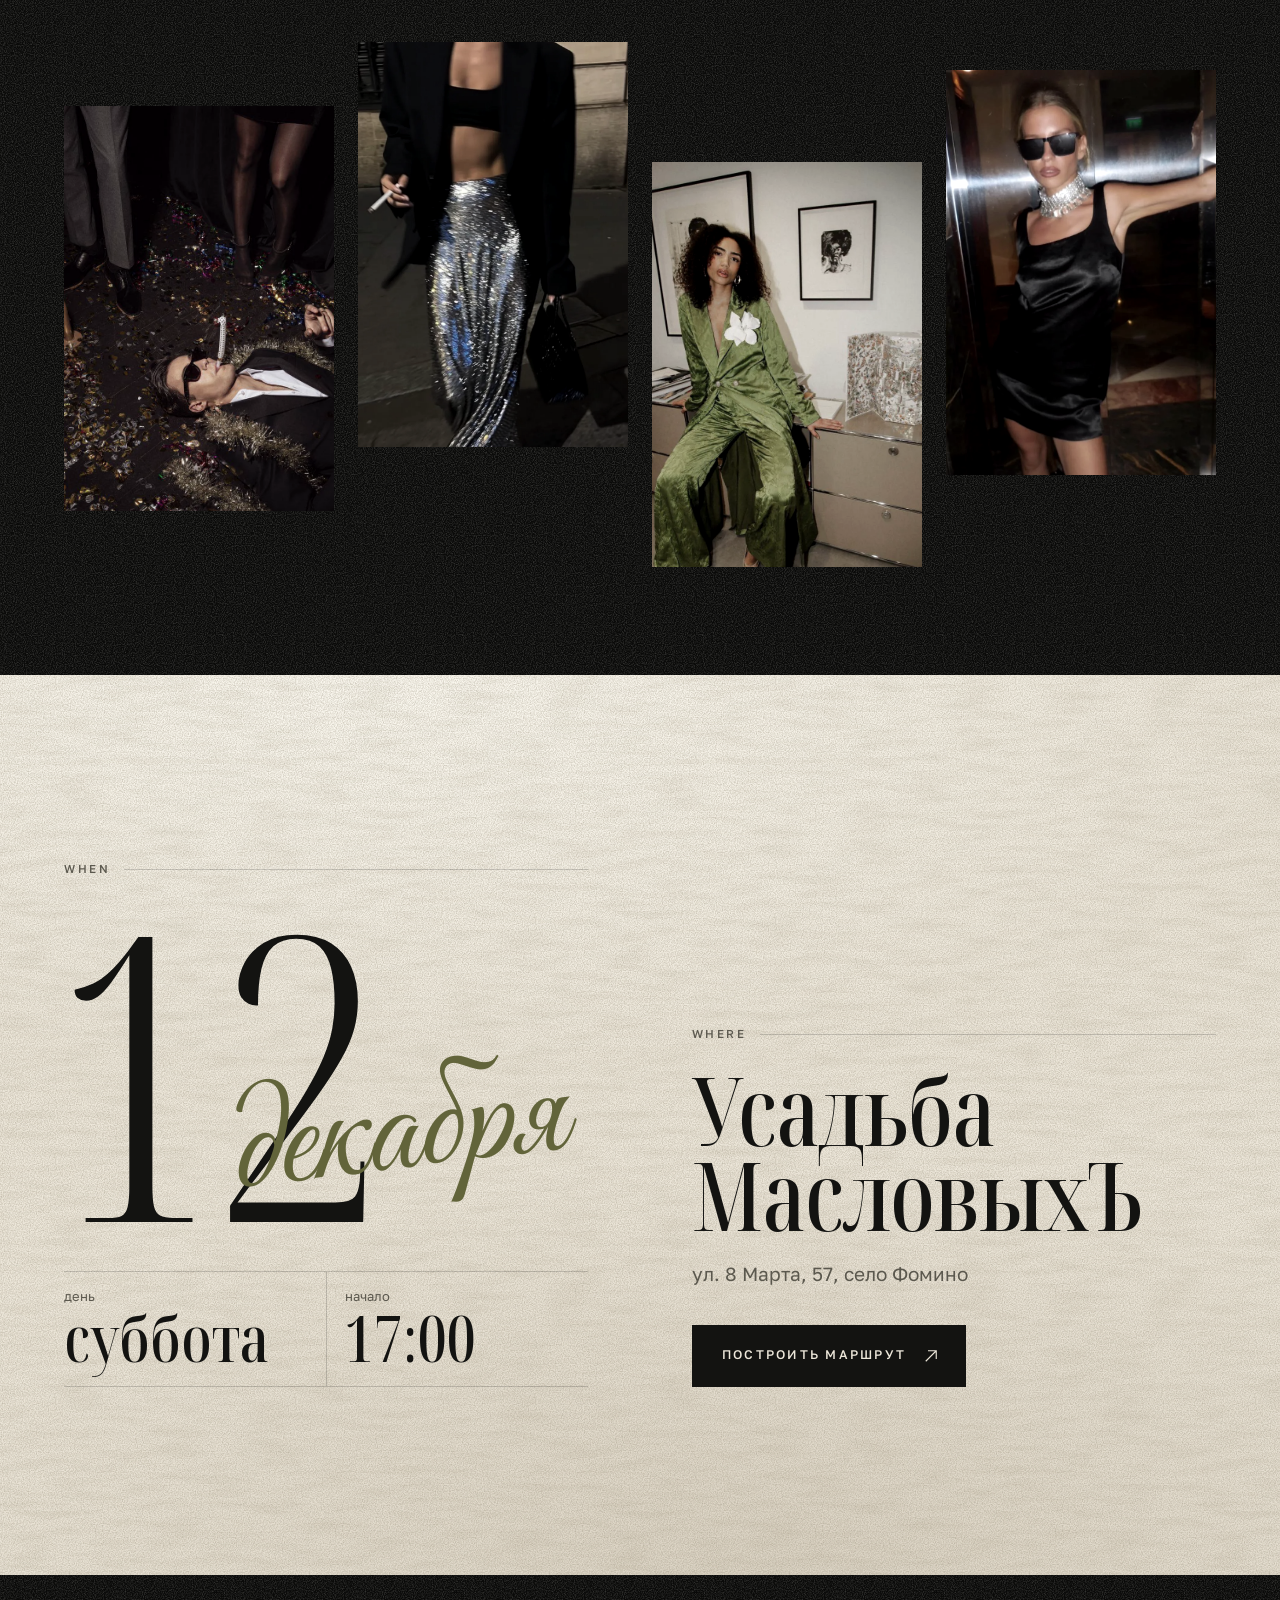
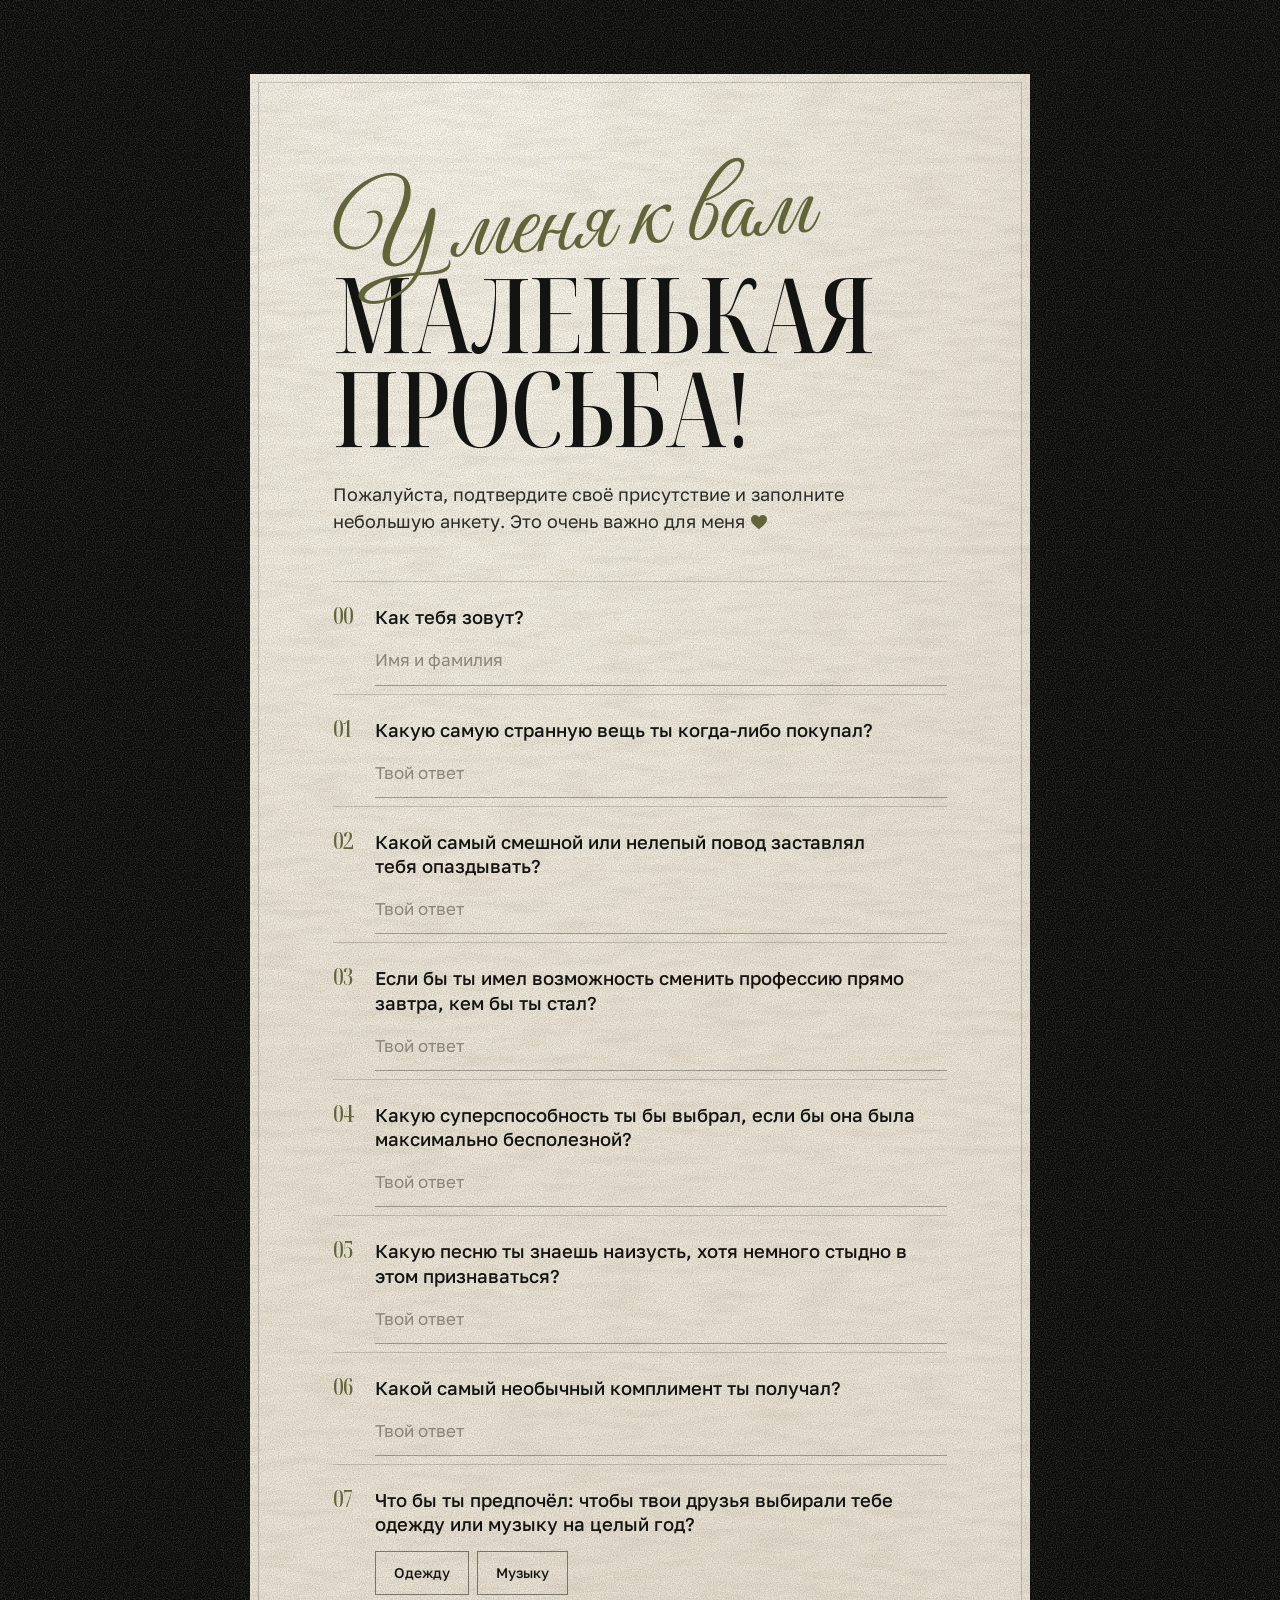
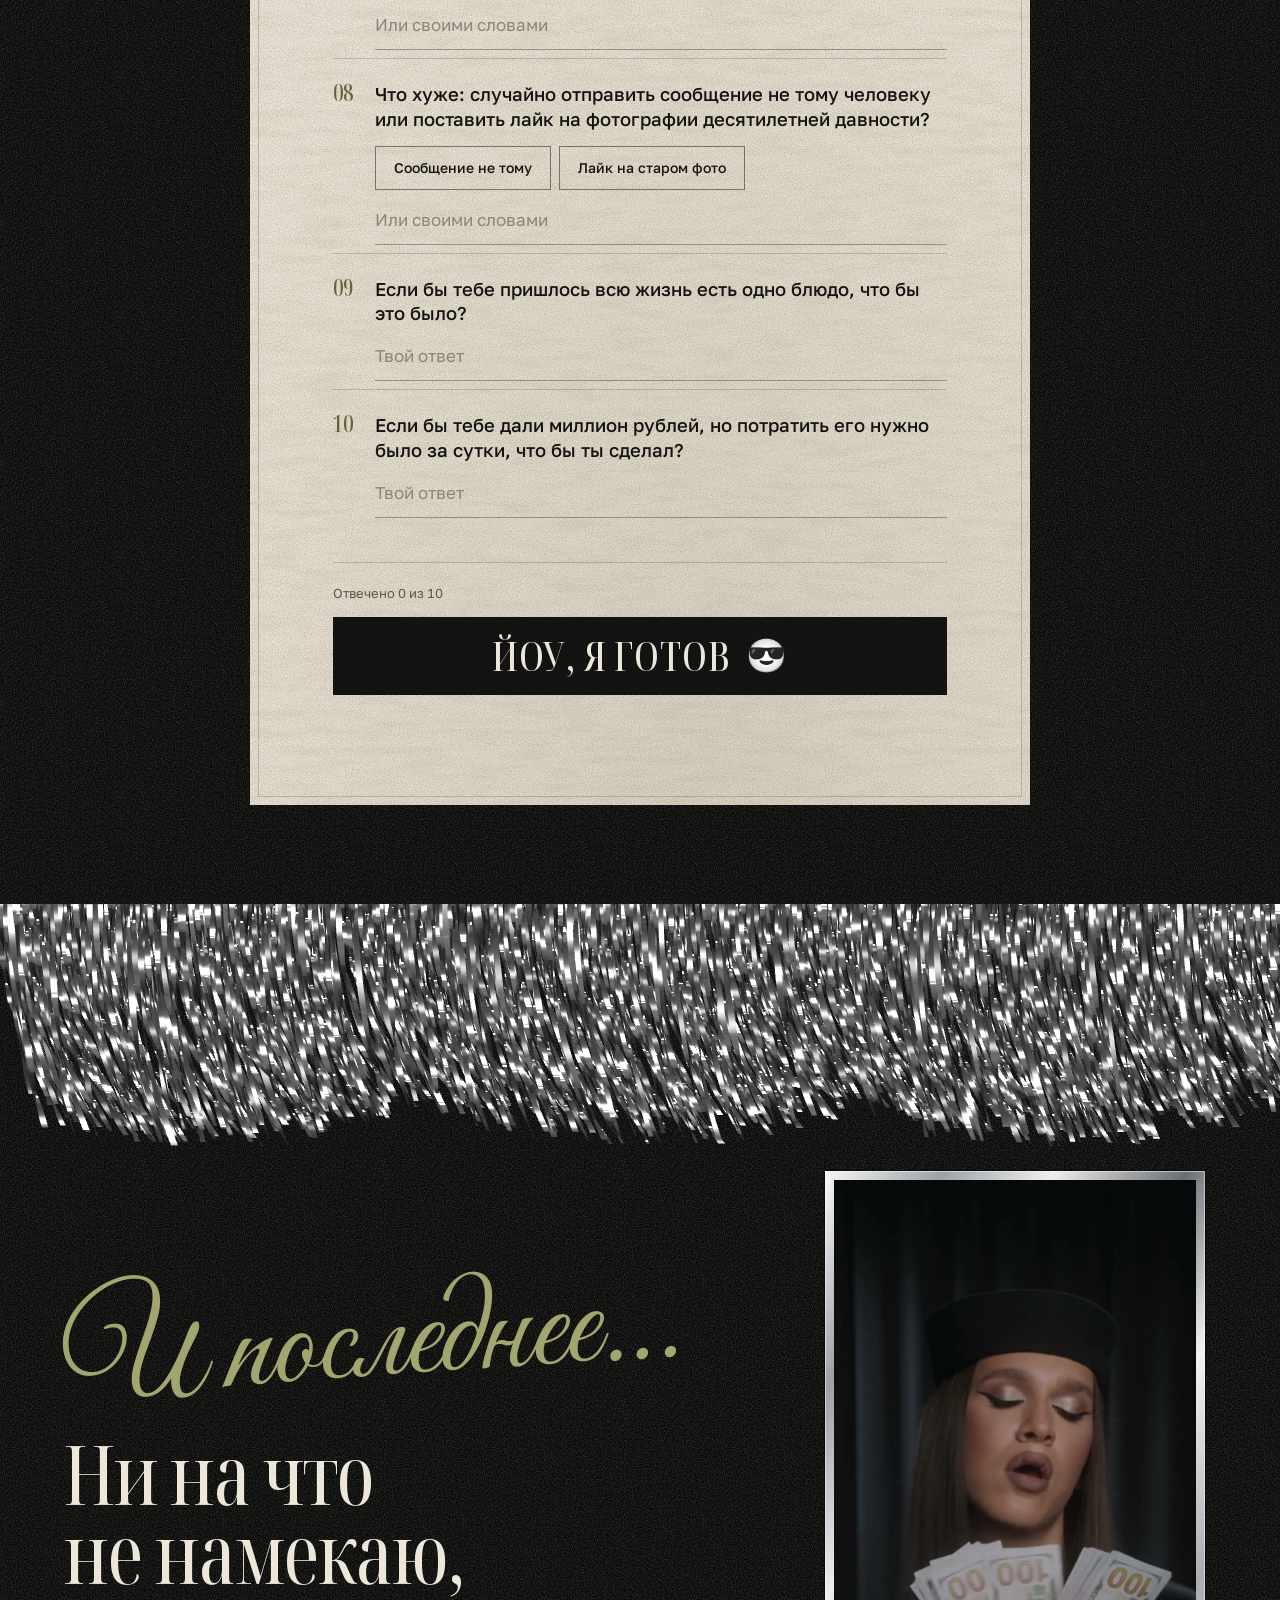
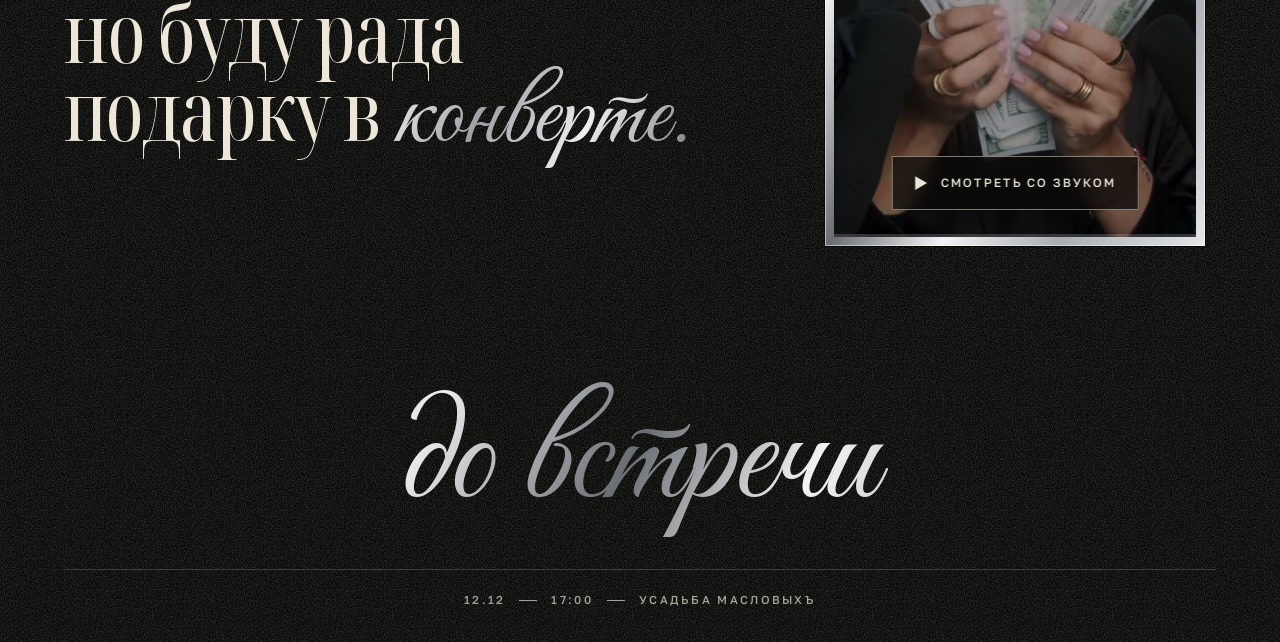
==== commit 7abe7b5f: "Адрес сайта в сборке: абсолютная картинка предпросмотра ссылки; README под GitHub Pages Co-Authored-" ====
--- a/index.html
+++ b/index.html
@@ -10,7 +10,7 @@
 <meta property="og:type" content="website">
 <meta property="og:title" content="Это моя вечеринка">
 <meta property="og:description" content="12 декабря · суббота · 17:00 · Усадьба МасловыхЪ">
-<meta property="og:image" content="assets/img/og.jpg">
+<meta property="og:image" content="https://pitcher2029-jpg.github.io/party-invite/assets/img/og.jpg">
 <meta name="twitter:card" content="summary_large_image">
 <link rel="icon" href="data:image/svg+xml,%3Csvg xmlns='http://www.w3.org/2000/svg' viewBox='0 0 32 32'%3E%3Crect width='32' height='32' fill='%230A0A09'/%3E%3Ccircle cx='16' cy='17' r='10' fill='%23C6C9CC'/%3E%3Cpath d='M6 17h20M8 12h16M8 22h16M16 7v20M11 8v18M21 8v18' stroke='%230A0A09' stroke-width='1'/%3E%3Cpath d='M16 0v7' stroke='%23C6C9CC'/%3E%3C/svg%3E">
 <link rel="preload" href="assets/fonts/noto-serif-display-normal-cyrillic.woff2" as="font" type="font/woff2" crossorigin>
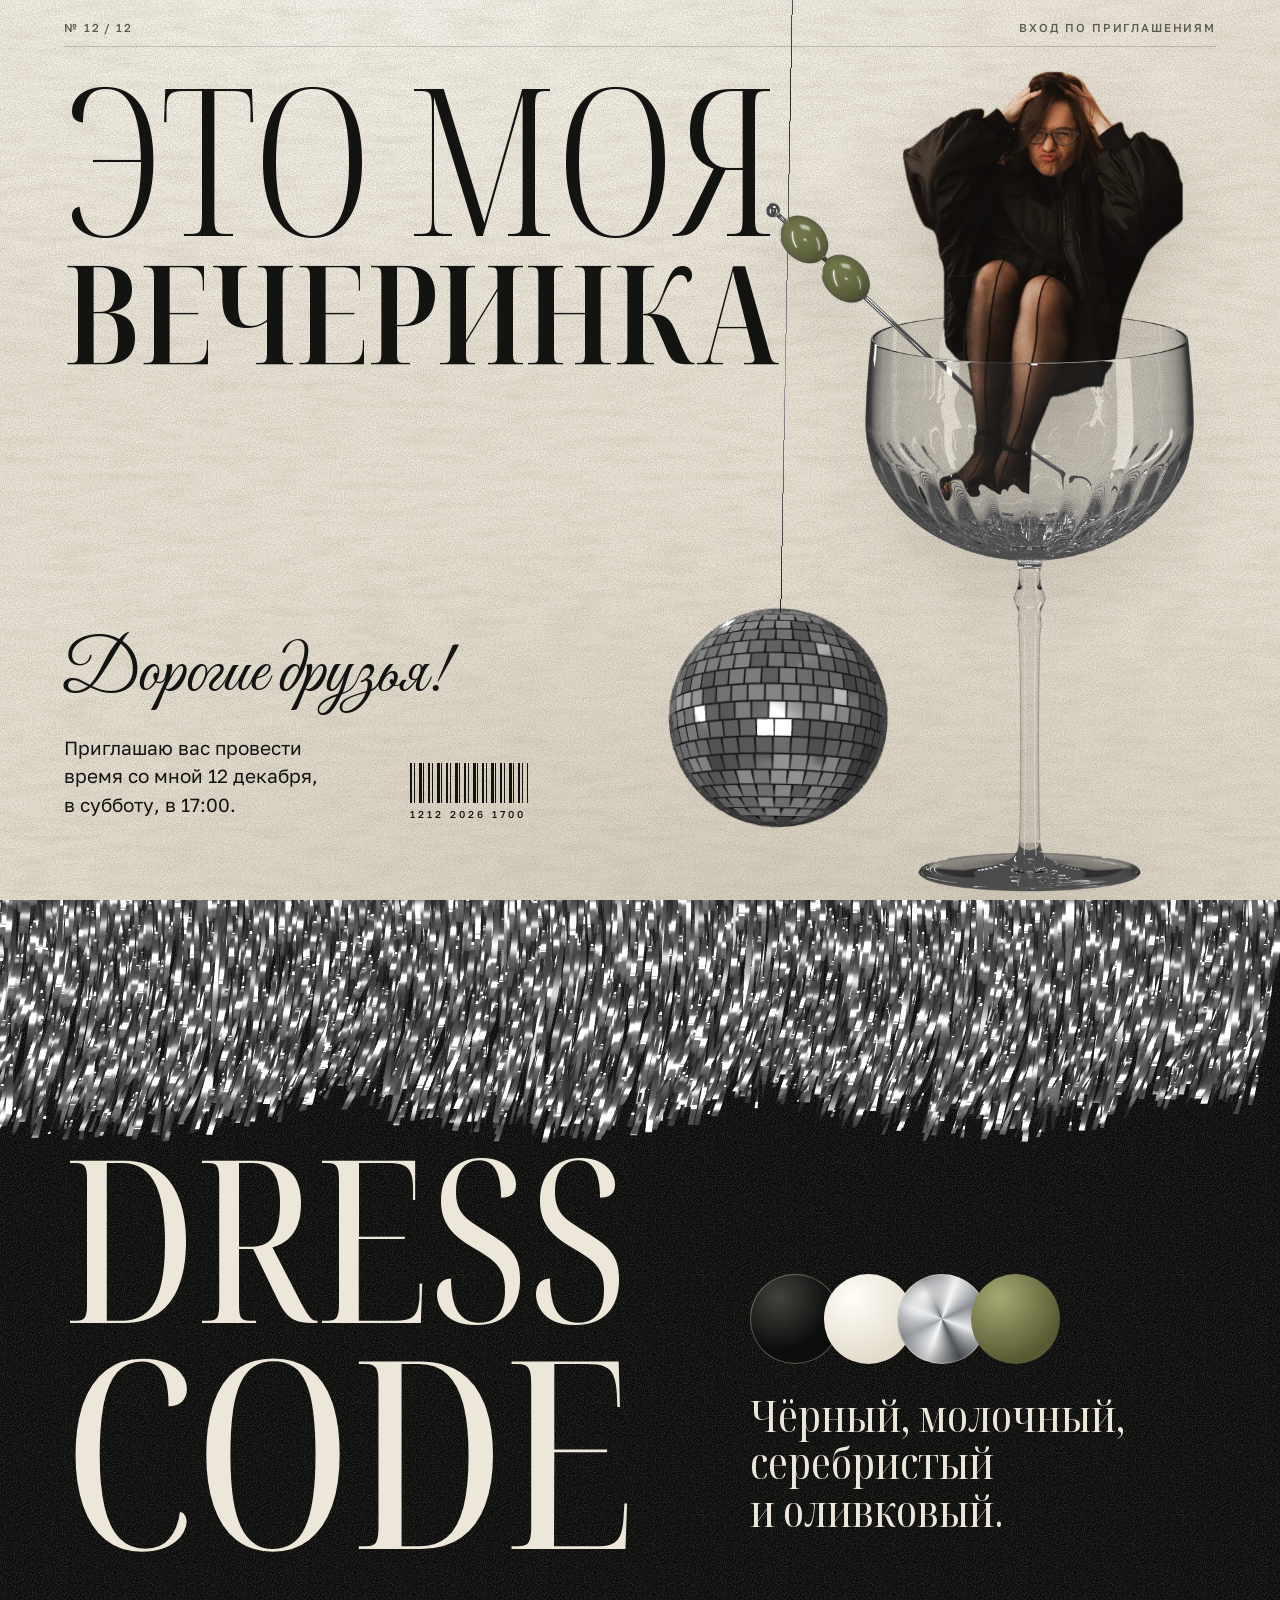
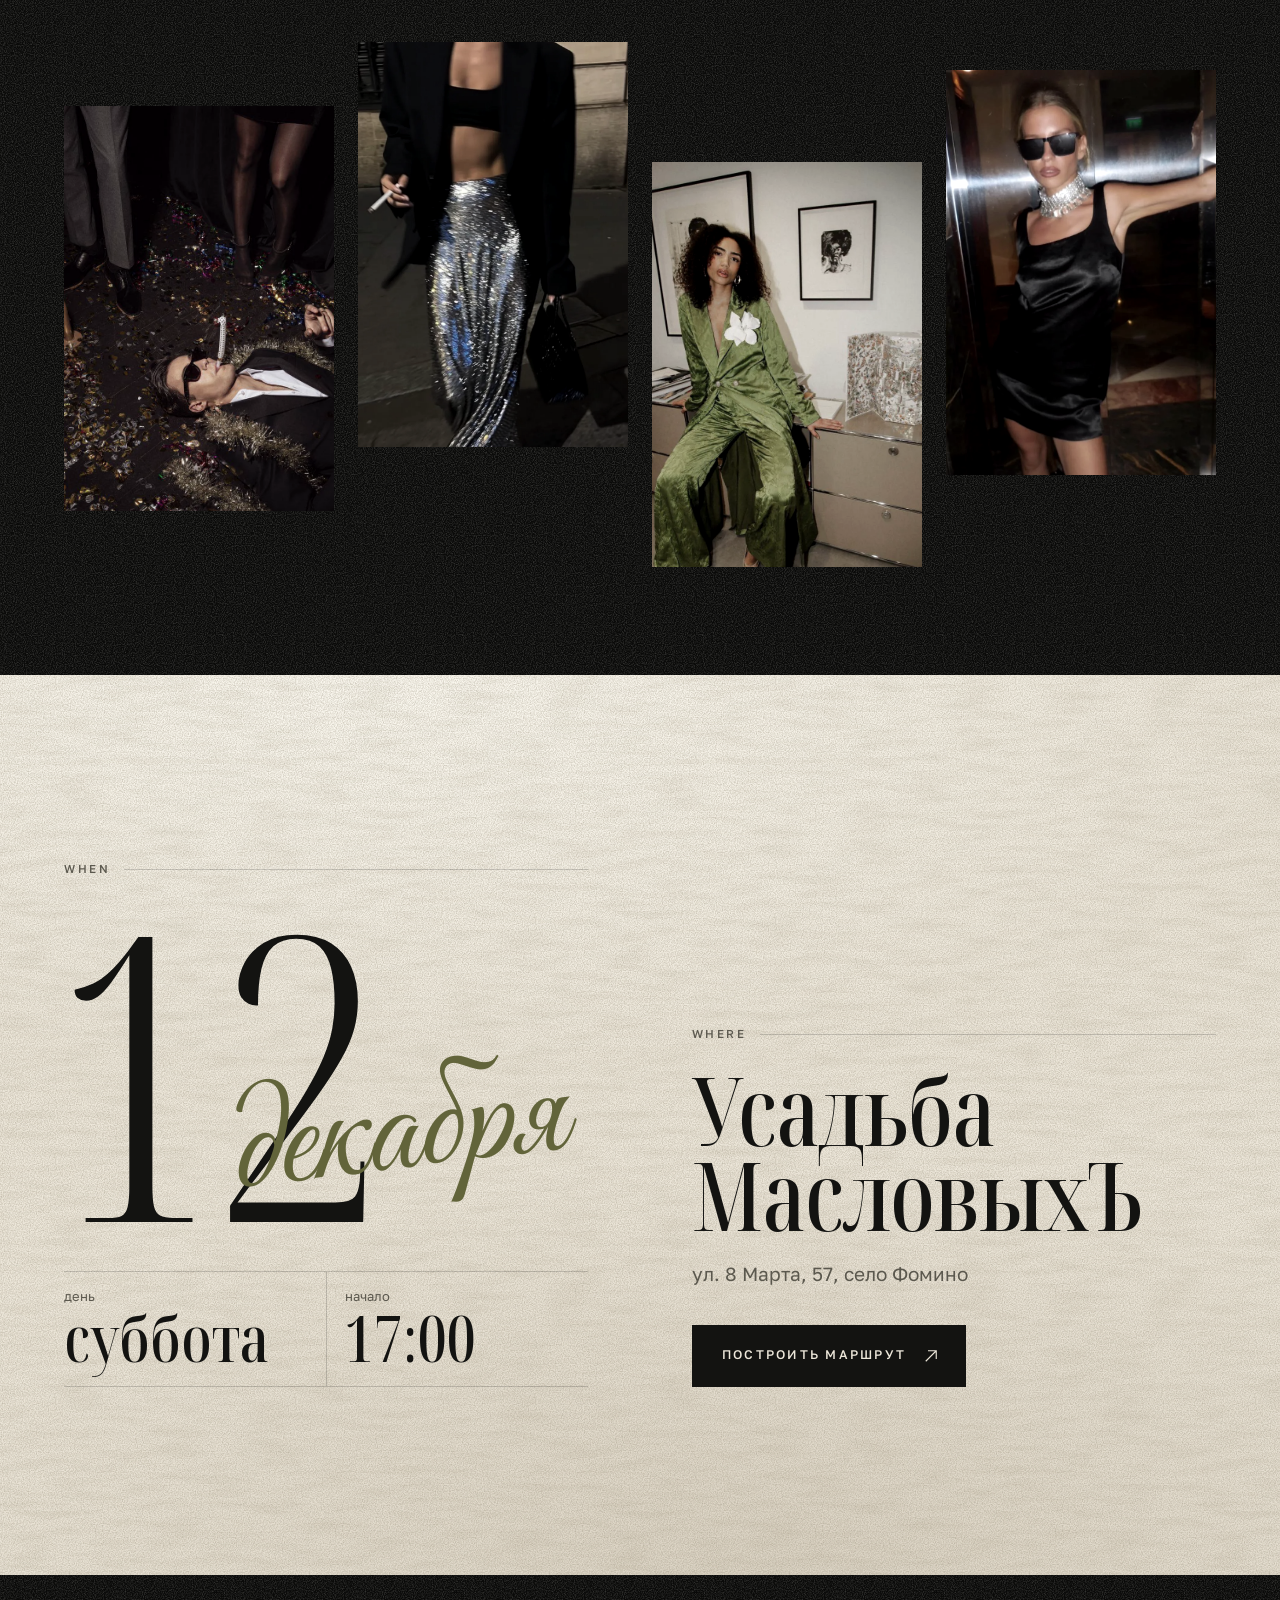
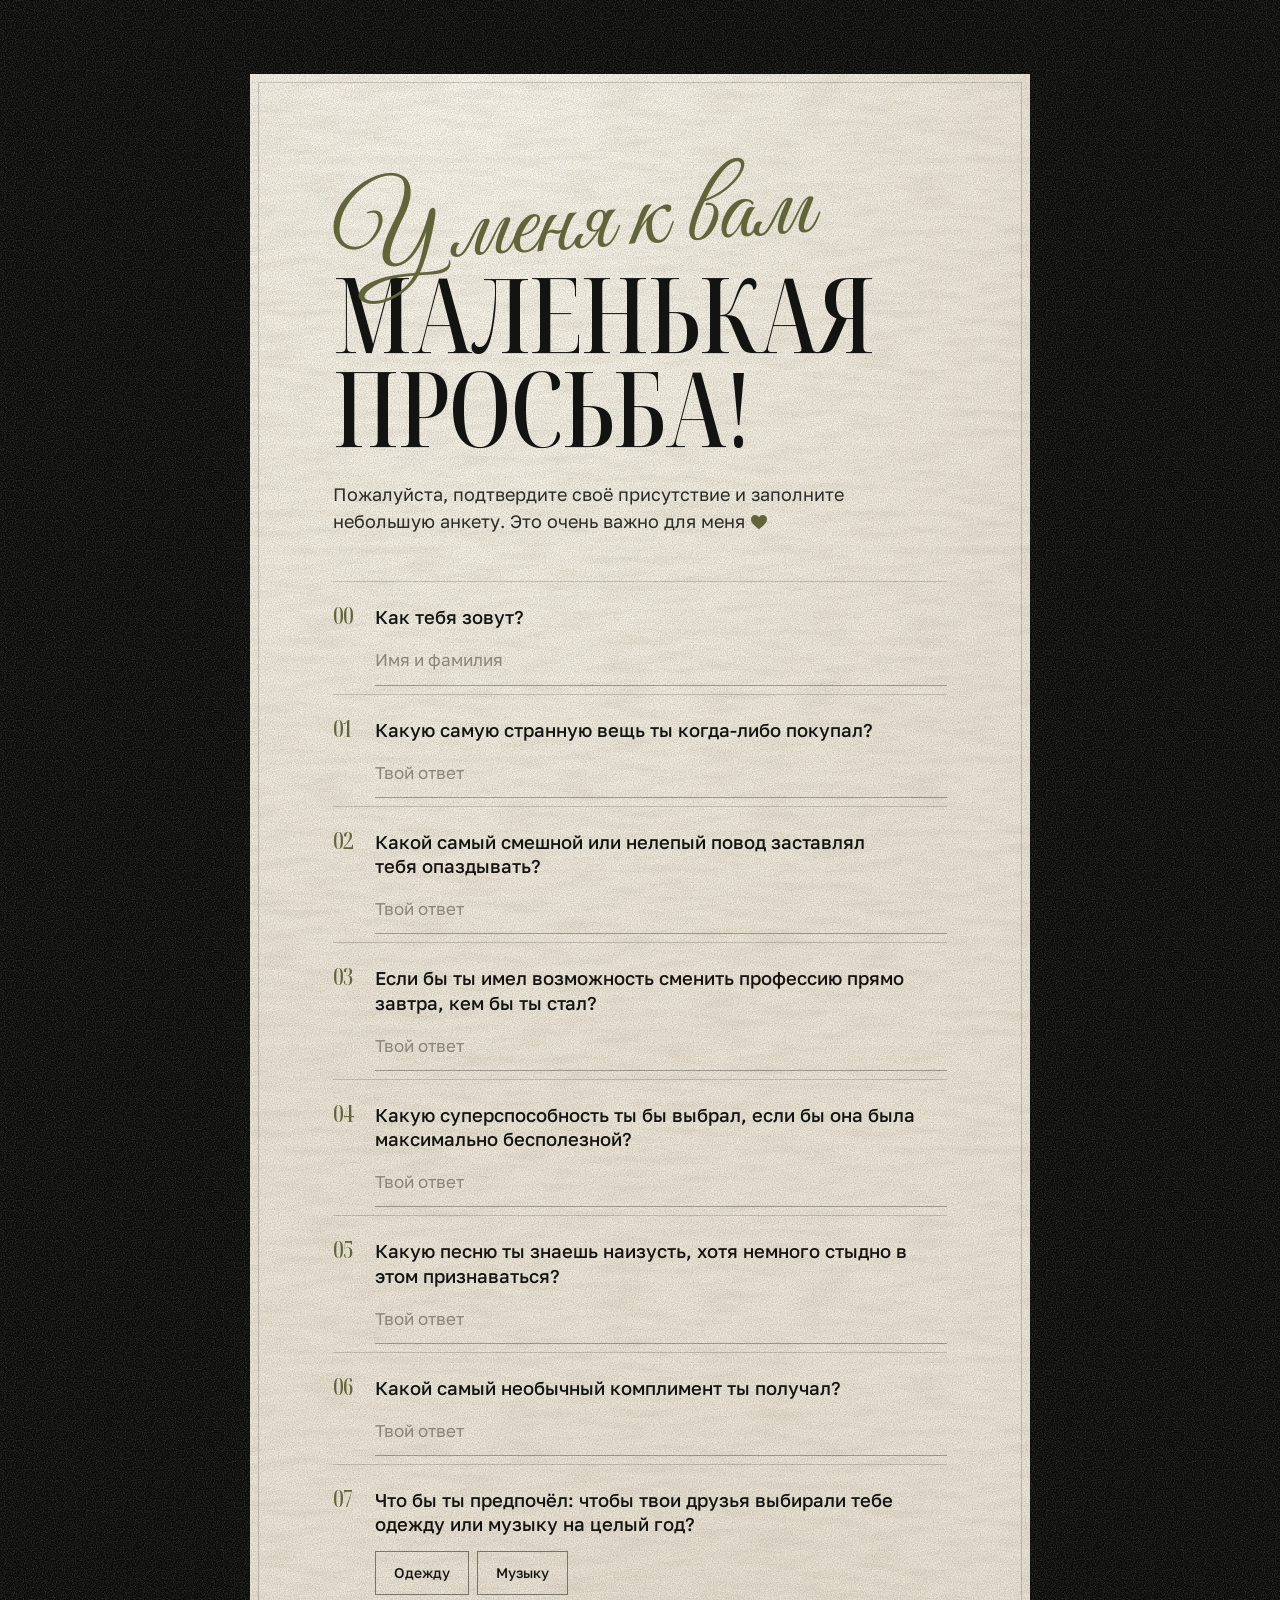
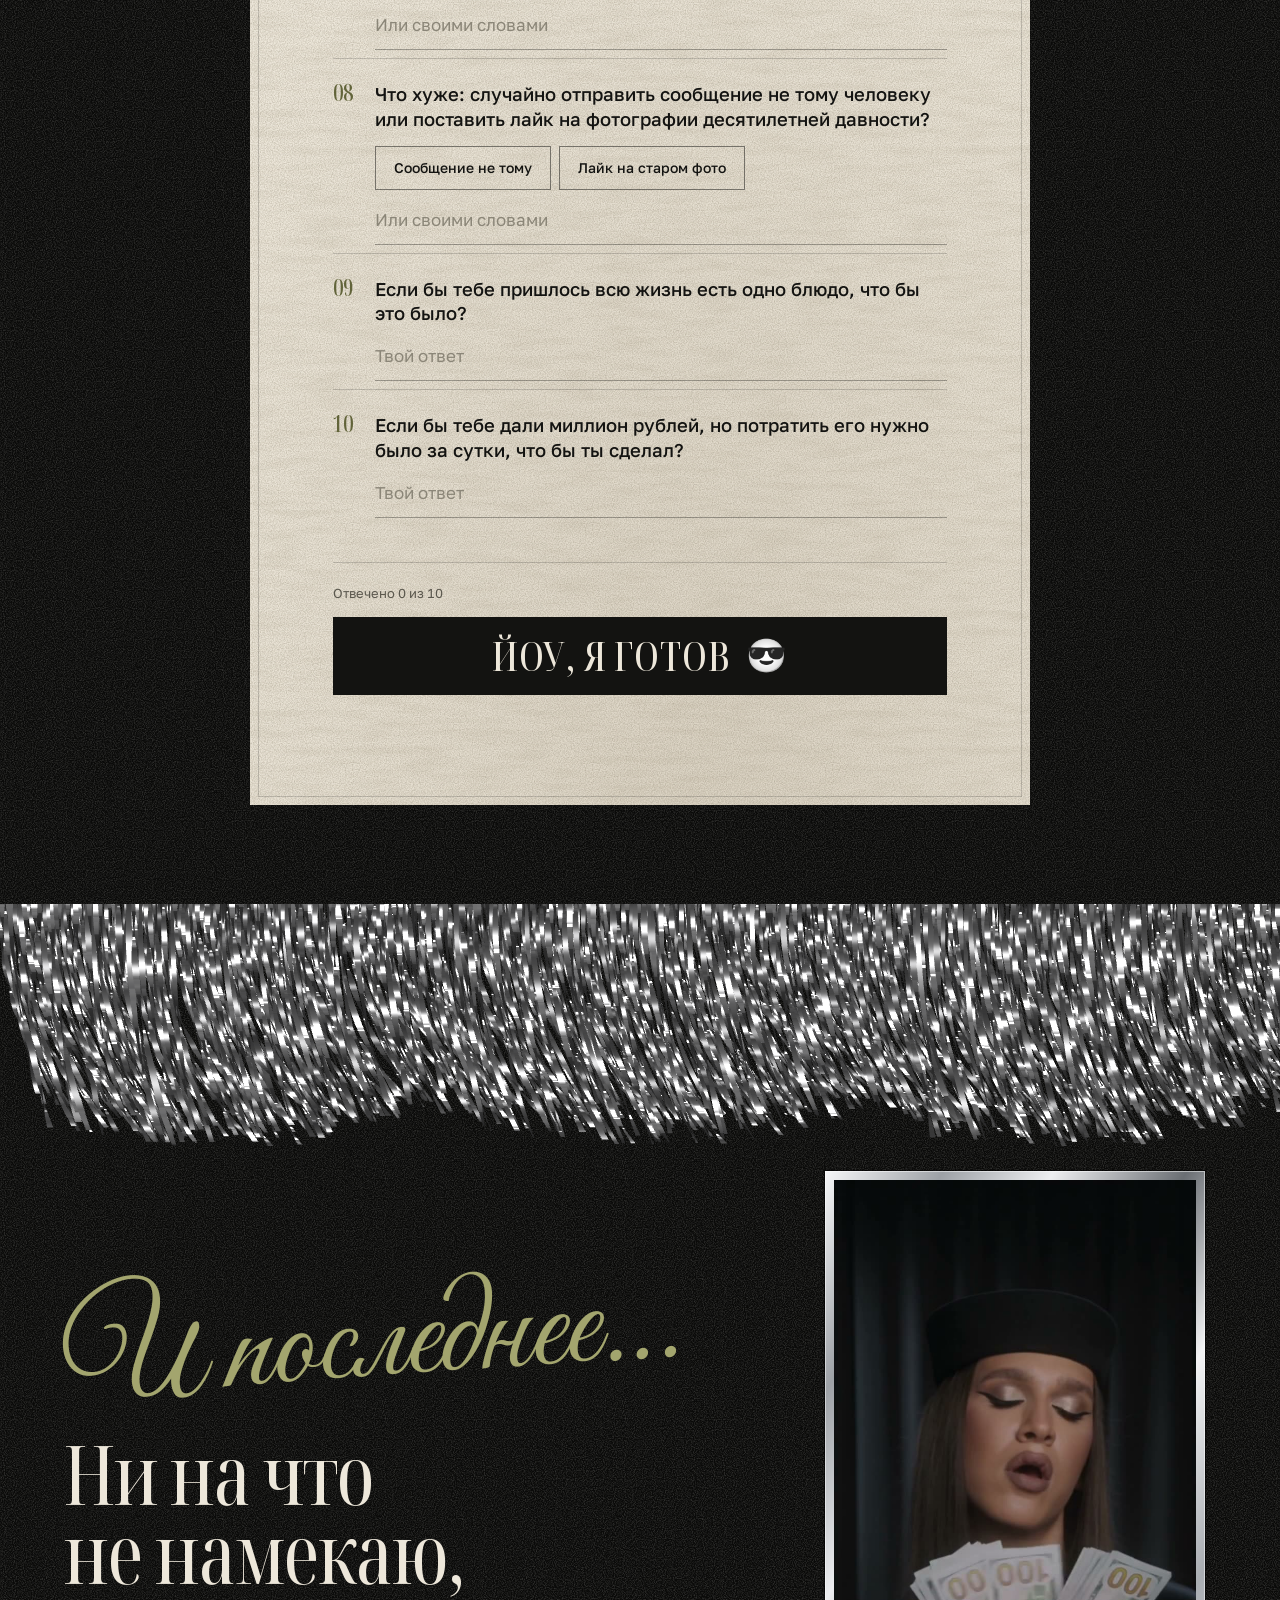
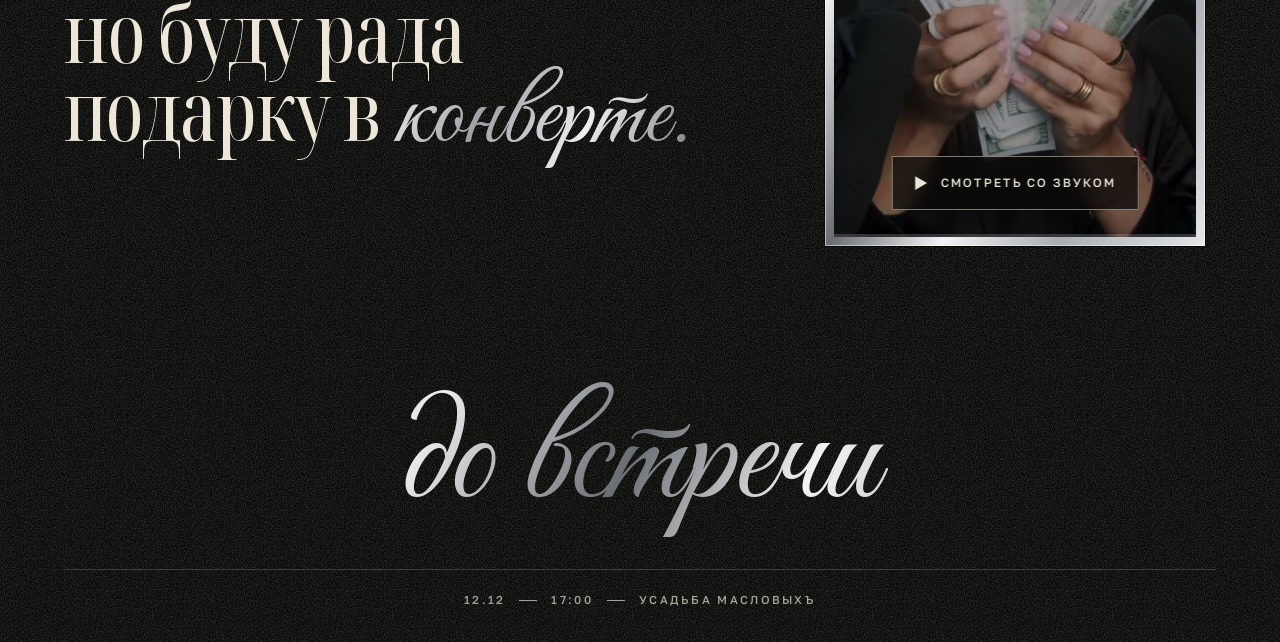
==== commit a88d9f30: "Правки по ревью: успех анкеты только по подтверждению таблицы, аварийный режим, финал на низком экра" ====
--- a/index.html
+++ b/index.html
@@ -231,7 +231,7 @@
 .foot__b i{width:18px;height:1px;background:currentColor}
 
 /* ===== Финал: серебряный дождь ===== */
-.finale{position:fixed;inset:0;z-index:200;display:grid;place-items:center;color:var(--milk)}
+.finale{position:fixed;inset:0;z-index:200;display:grid;align-items:safe center;justify-items:center;overflow-y:auto;overscroll-behavior:contain;color:var(--milk)}
 .finale[hidden]{display:none}
 .finale::before{content:'';position:absolute;inset:0;background:var(--black) var(--grain-night);opacity:var(--veil,1)}
 .finale__rain{position:absolute;inset:0;width:100%;height:100%;z-index:2;pointer-events:none}
@@ -300,6 +300,20 @@
 }
 
 html.is-locked,html.is-locked body{overflow:hidden}
+[tabindex="-1"]:focus{outline:none}
+
+/* низкий экран (телефон на боку): финал целиком помещается, кнопка «и последнее…» не уходит за край */
+@media (max-height:500px){
+  .finale__in{width:min(86vw,820px,108vh);padding:10px 0}
+  .finale__b{font-size:clamp(30px,16vh,150px)}
+  .finale__demo{margin-top:8px;font-size:12.5px}
+  .finale__next{margin-top:8px;font-size:30px}
+  .finale__next i{height:18px}
+}
+
+/* аварийный режим: сценарий движения упал — ничего не остаётся спрятанным */
+html.is-plain :is([data-in],[data-rise],[data-rise] *,[data-chars],[data-chars] *,[data-write],[data-photo],[data-photo] *,.title__fit,#glass,#ballWrap,.note__hi,.stack){opacity:1!important;visibility:visible!important;transform:none!important;clip-path:none!important}
+html.is-plain .shade{opacity:0!important}
 .ln-mask{padding:.1em .14em .18em;margin:-.1em -.14em -.18em}
 
 </style>
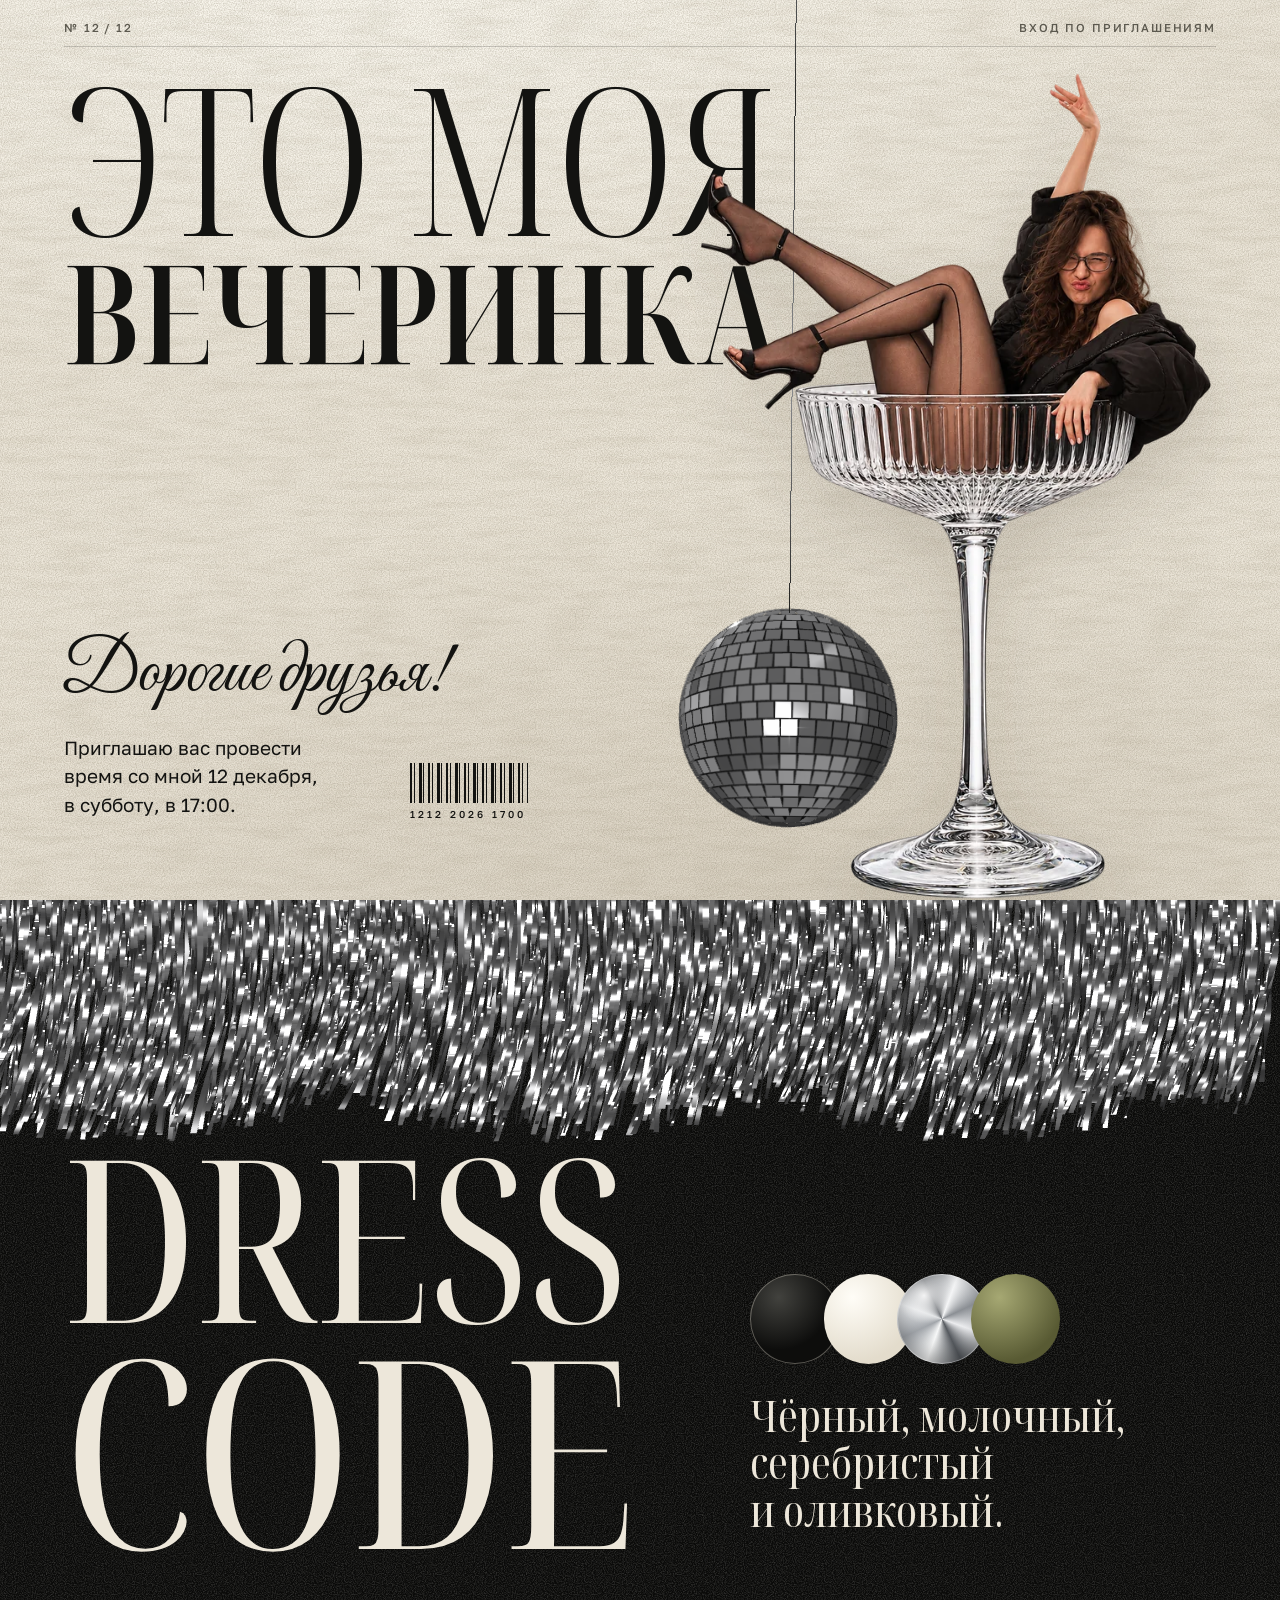
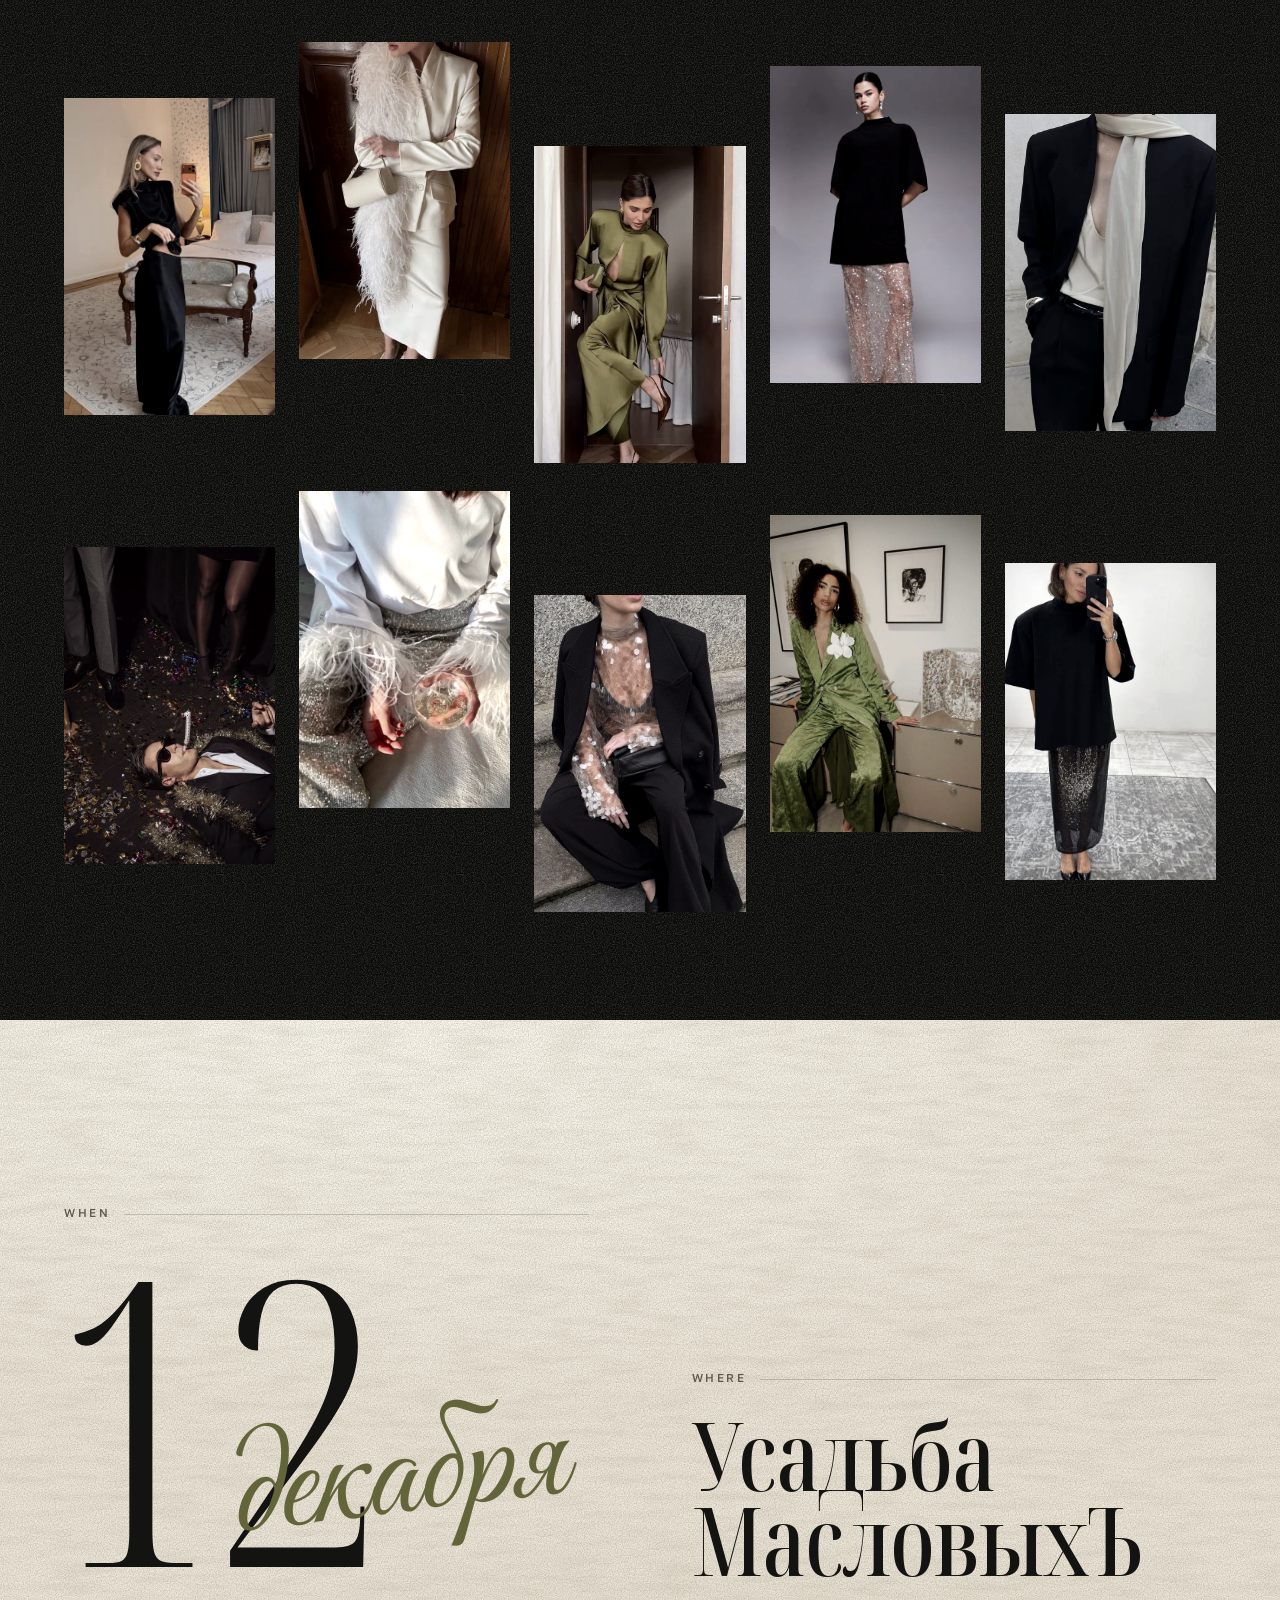
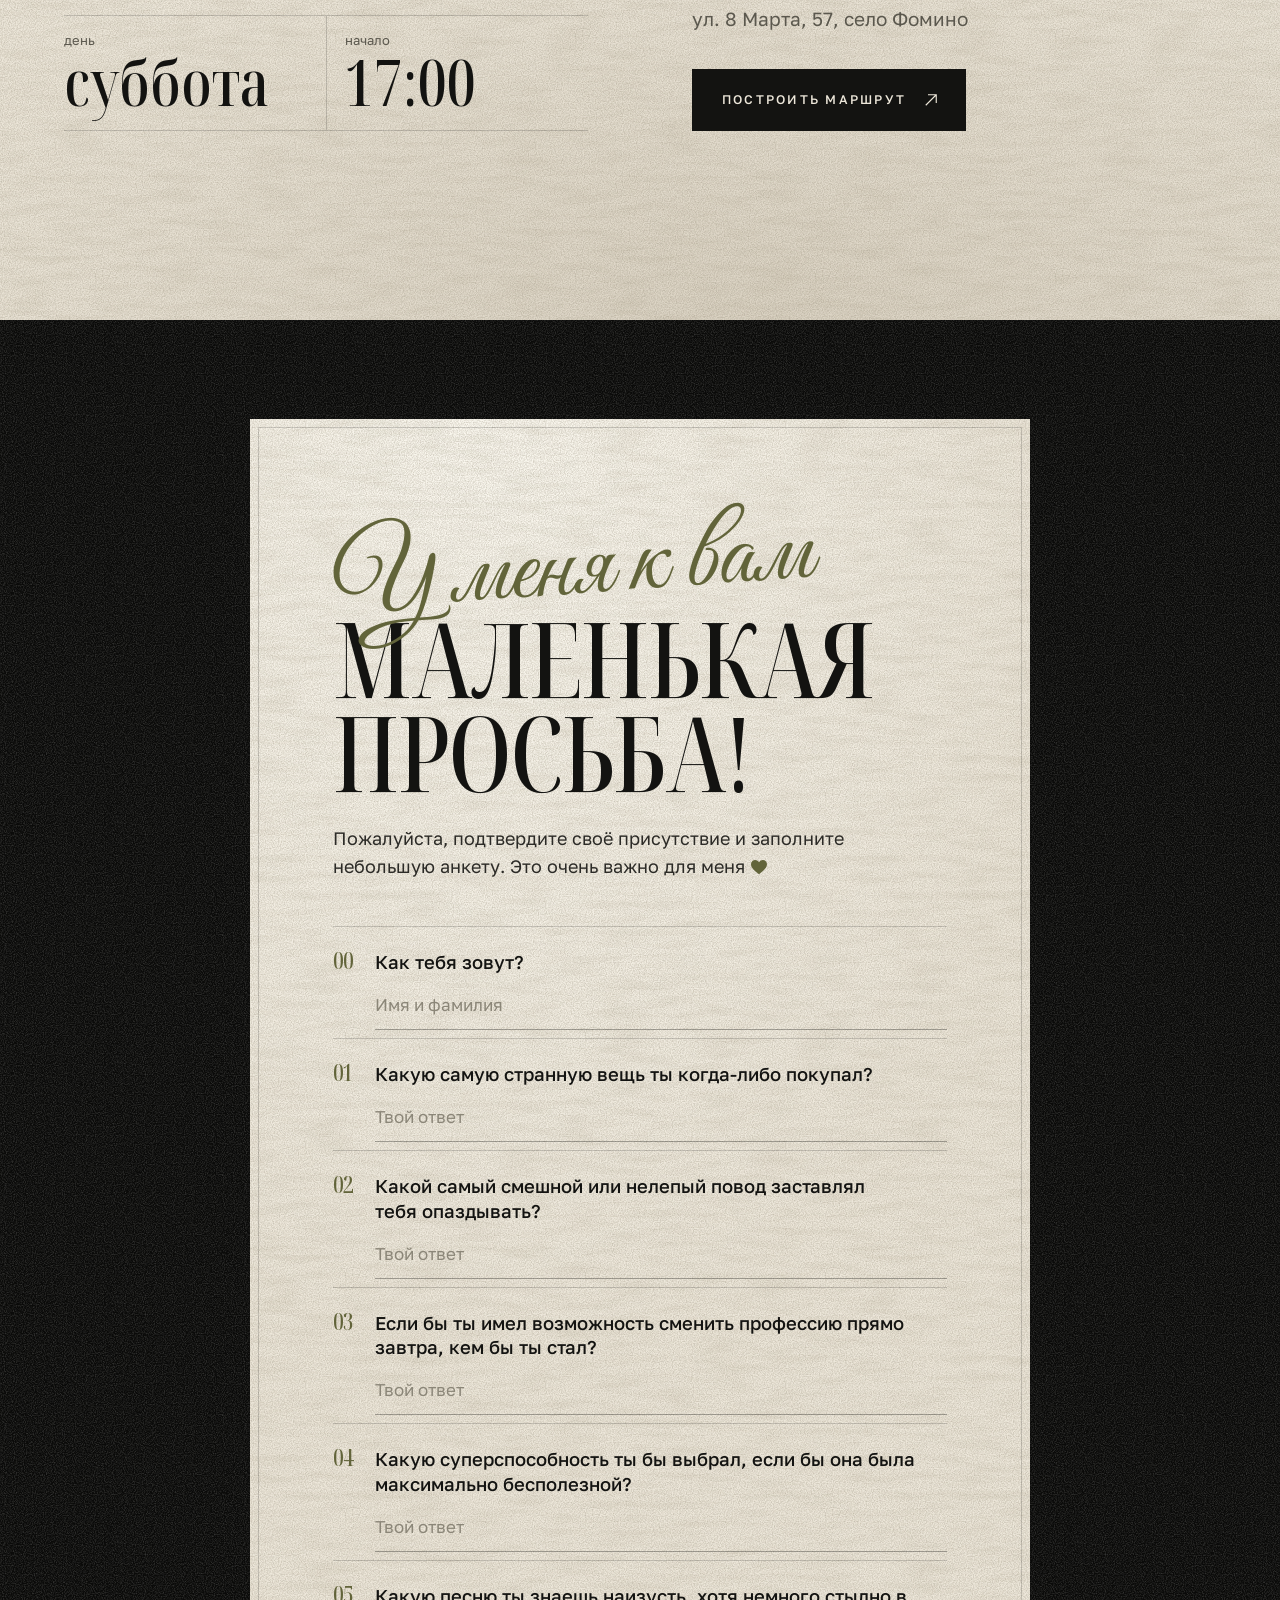
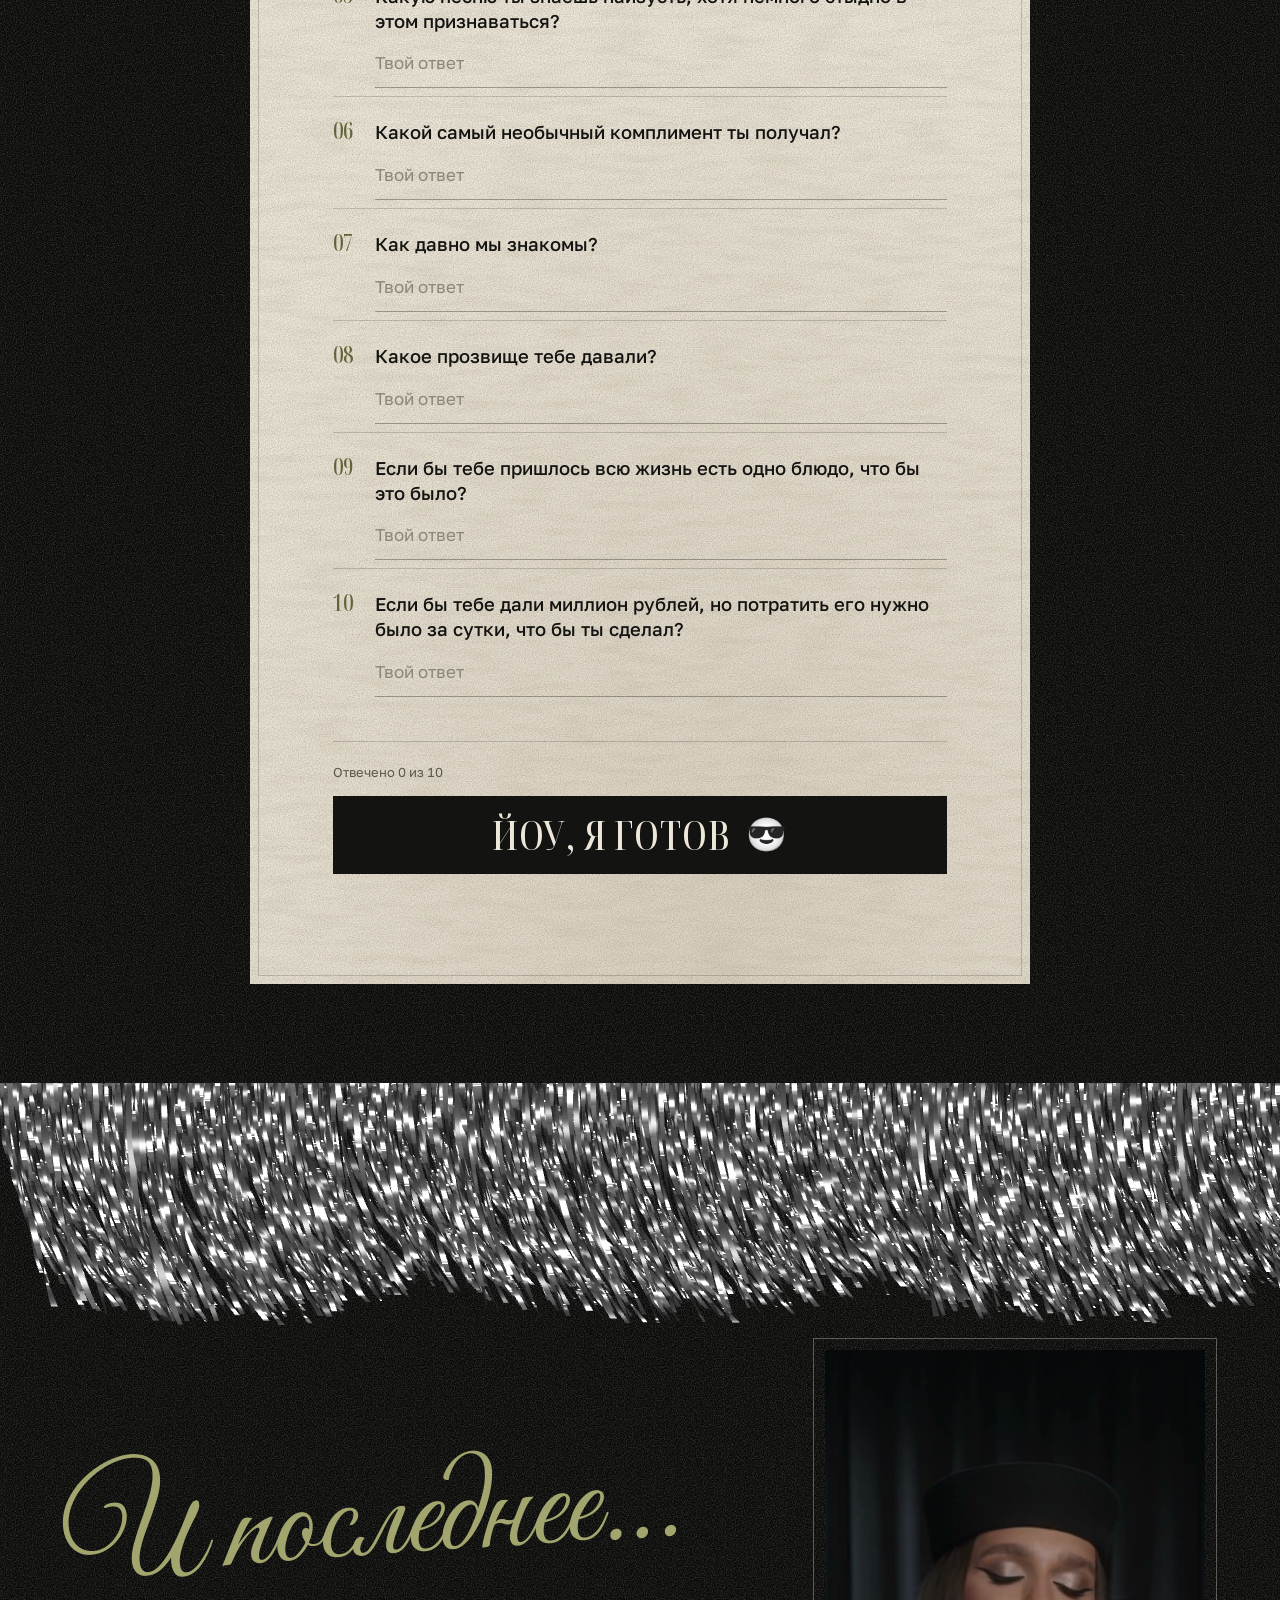
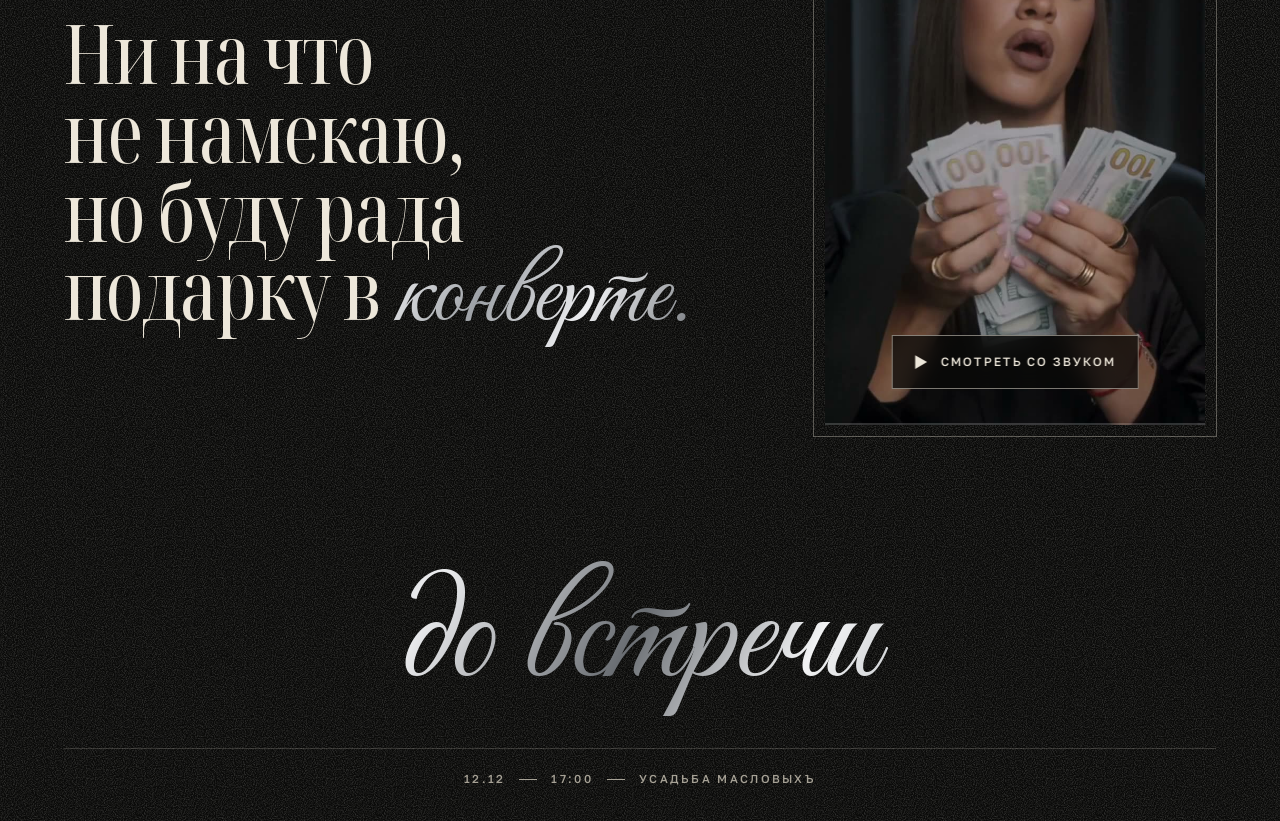
==== commit cb48d300: "Новая обложка, 10 фото дресс-кода, тонкая рамка видео, вопросы 7–8 - обложка: фото с бокалом (glass." ====
--- a/index.html
+++ b/index.html
@@ -15,7 +15,7 @@
 <link rel="icon" href="data:image/svg+xml,%3Csvg xmlns='http://www.w3.org/2000/svg' viewBox='0 0 32 32'%3E%3Crect width='32' height='32' fill='%230A0A09'/%3E%3Ccircle cx='16' cy='17' r='10' fill='%23C6C9CC'/%3E%3Cpath d='M6 17h20M8 12h16M8 22h16M16 7v20M11 8v18M21 8v18' stroke='%230A0A09' stroke-width='1'/%3E%3Cpath d='M16 0v7' stroke='%23C6C9CC'/%3E%3C/svg%3E">
 <link rel="preload" href="assets/fonts/noto-serif-display-normal-cyrillic.woff2" as="font" type="font/woff2" crossorigin>
 <link rel="preload" href="assets/fonts/great-vibes-normal-cyrillic.woff2" as="font" type="font/woff2" crossorigin>
-<link rel="preload" as="image" type="image/webp" href="assets/img/glass.webp" imagesrcset="assets/img/glass-760.webp 760w, assets/img/glass.webp 1380w" imagesizes="(min-width: 1000px) 42vw, 92vw" fetchpriority="high">
+<link rel="preload" as="image" type="image/webp" href="assets/img/glass.webp" imagesrcset="assets/img/glass-620.webp 620w, assets/img/glass.webp 948w" imagesizes="(min-width: 1000px) 38vw, 92vw" fetchpriority="high">
 <style>
 @font-face{font-family:'Golos Text';font-style:normal;font-weight:400 900;font-display:swap;src:url(assets/fonts/golos-text-normal-cyrillic.woff2) format('woff2');unicode-range:U+0301, U+0400-045F, U+0490-0491, U+04B0-04B1, U+2116}
 @font-face{font-family:'Golos Text';font-style:normal;font-weight:400 900;font-display:swap;src:url(assets/fonts/golos-text-normal-latin.woff2) format('woff2');unicode-range:U+0000-00FF, U+0131, U+0152-0153, U+02BB-02BC, U+02C6, U+02DA, U+02DC, U+0304, U+0308, U+0329, U+2000-206F, U+20AC, U+2122, U+2191, U+2193, U+2212, U+2215, U+FEFF, U+FFFD}
@@ -87,7 +87,7 @@
 .title__fit--b{font-size:19vw;font-weight:600}
 .cover__stage{position:relative;min-height:330px}
 
-.glass{position:absolute;z-index:3;top:-5.2vh;right:calc(var(--pad)*-1 - 10px);height:max(106%,540px);aspect-ratio:1380/2380;will-change:transform}
+.glass{position:absolute;z-index:3;top:-5.2vh;right:calc(var(--pad)*-1 - 42px);height:max(106%,540px);aspect-ratio:948/1523;will-change:transform}
 .glass img{display:block;width:100%;height:100%;filter:drop-shadow(0 30px 34px rgba(60,48,28,.16))}
 
 .ball{position:absolute;z-index:1;left:-9vw;top:clamp(6px,calc((100svh - 610px)*.75),240px);width:min(42vw,200px,23svh);aspect-ratio:1;transform-origin:50% calc(var(--cord,100vh)*-1);will-change:transform}
@@ -126,9 +126,7 @@
 .dress__text{font-family:var(--serif);font-stretch:70%;font-weight:400;font-size:clamp(26px,7.2vw,44px);line-height:1.08;max-width:14em}
 .looks{margin-top:clamp(44px,8vh,96px);display:grid;grid-template-columns:repeat(2,minmax(0,1fr));gap:12px}
 .look{position:relative}
-.look--2,.look--4{margin-top:52px}
-.look--3,.look--4{margin-top:0}
-.look--4{margin-top:52px}
+.look:nth-child(even){margin-top:52px}
 .look__in{position:relative;overflow:hidden;aspect-ratio:2/3;background:var(--coal)}
 .look img{display:block;width:100%;height:116%;object-fit:cover;filter:saturate(.62) contrast(1.06)}
 .look__in::after,.screen__frame::after{content:'';position:absolute;inset:0;background:#fff;opacity:var(--pop,0);pointer-events:none}
@@ -218,12 +216,13 @@
 .gift__text em{font-family:var(--script);font-style:normal;font-size:1.22em;line-height:.8;letter-spacing:0;padding:0 .12em 0 .04em;background:var(--metal);background-size:220% 100%;-webkit-background-clip:text;background-clip:text;color:transparent;animation:sheet 7s ease-in-out infinite alternate}
 @keyframes sheet{to{background-position:100% 0}}
 .screen{position:relative;width:min(100%,400px);margin:0 auto}
-.screen__frame{position:relative;aspect-ratio:9/16;padding:9px;background:var(--metal);box-shadow:0 0 0 1px rgba(0,0,0,.6),inset 0 0 0 1px rgba(255,255,255,.5)}
+/* тонкая линия-паспарту вокруг видео вместо металлической рамки */
+.screen__frame{position:relative;aspect-ratio:9/16;outline:1px solid rgba(237,231,218,.34);outline-offset:11px}
 .screen video{display:block;width:100%;height:100%;object-fit:cover;background:#000;cursor:pointer}
 .screen__play{position:absolute;left:50%;bottom:36px;translate:-50% 0;display:flex;align-items:center;gap:10px;height:54px;padding:0 22px 0 16px;border:1px solid rgba(237,231,218,.5);border-radius:0;background:rgba(10,10,9,.74);-webkit-backdrop-filter:blur(10px);backdrop-filter:blur(10px);color:var(--milk);font:500 12px/1 var(--sans);letter-spacing:.16em;text-transform:uppercase;white-space:nowrap;transition:opacity .3s,visibility .3s,background-color .2s}
 .screen__play.is-off{opacity:0;visibility:hidden}
 @media (hover:hover){.screen__play:hover{background:var(--milk);color:var(--ink)}}
-.screen__bar{position:absolute;left:9px;right:9px;bottom:9px;height:3px;background:rgba(255,255,255,.18);pointer-events:none}
+.screen__bar{position:absolute;left:0;right:0;bottom:0;height:2px;background:rgba(255,255,255,.18);pointer-events:none}
 .screen__bar i{display:block;height:100%;background:var(--milk);transform:scaleX(0);transform-origin:left}
 .foot{margin-top:clamp(80px,14vh,170px);padding:0 var(--pad) max(34px,env(safe-area-inset-bottom));text-align:center}
 .foot__a{font-size:clamp(64px,19vw,150px);background:var(--metal);-webkit-background-clip:text;background-clip:text;color:transparent;padding:.1em .2em .16em}
@@ -248,8 +247,10 @@
 /* ===== Планшет и десктоп ===== */
 @media (min-width:720px){
   .title__fit{font-size:14vw}
-  .looks{gap:18px}
+  .looks{grid-template-columns:repeat(5,minmax(0,1fr));gap:20px 14px}
+  .look:nth-child(5n+1){margin-top:56px}.look:nth-child(5n+2){margin-top:0}.look:nth-child(5n+3){margin-top:104px}.look:nth-child(5n+4){margin-top:24px}.look:nth-child(5n){margin-top:72px}
   .dress__palette{grid-template-columns:auto 1fr;align-items:center;gap:56px}
+  .glass{right:calc(var(--pad)*-1 - 10px)}
   .ball{width:min(30vw,250px);left:2vw;top:clamp(10px,calc((100svh - 800px)*.5),200px)}
   .note{width:min(40vw,360px)}
 }
@@ -258,7 +259,7 @@
   .cover__bar{font-size:11.5px}
   .title{width:min(56vw,860px)}
   .cover__stage{min-height:300px}
-  .glass{top:auto;bottom:-.6vh;right:calc(var(--pad)*-.2 + 1vw);height:min(97svh,1100px)}
+  .glass{top:auto;bottom:-.6vh;right:calc(var(--pad)*-.2 + 1vw);height:min(93svh,1060px)}
   .ball{--cord:120vh;--bw:min(20vw,300px);width:var(--bw);left:calc(min(56vw,860px) + 20px - var(--bw)/2);top:auto;bottom:6vh}
   .note{left:0;bottom:clamp(40px,9vh,96px);width:400px}
   .note__hi{font-size:clamp(64px,5.6vw,92px)}
@@ -271,8 +272,7 @@
   .display__row>span{font-size:16vw}
   .dress__palette{grid-column:8/13;align-self:end;grid-template-columns:1fr;gap:28px;margin:0 0 3vh}
   .sw{width:clamp(80px,7vw,112px);margin-right:-16px}
-  .looks{grid-column:1/13;grid-template-columns:repeat(4,minmax(0,1fr));gap:24px;margin-top:clamp(56px,9vh,110px)}
-  .look--1{margin-top:64px}.look--2{margin-top:0}.look--3{margin-top:120px}.look--4{margin-top:28px}
+  .looks{grid-column:1/13;gap:28px 24px;margin-top:clamp(56px,9vh,110px)}
   .info__grid{grid-template-columns:minmax(0,1fr) minmax(0,1fr);column-gap:9%;align-items:end}
   .date__num{font-size:clamp(300px,31vw,470px)}
   .date__month{font-size:clamp(110px,11.5vw,180px)}
@@ -357,13 +357,13 @@
       </div>
 
       <figure class="glass" id="glass">
-        <img src="assets/img/glass.webp" srcset="assets/img/glass-760.webp 760w, assets/img/glass.webp 1380w" sizes="(min-width: 1000px) 42vw, 92vw"
-             width="1380" height="2380" alt="Именинница сидит в большом хрустальном бокале на высокой ножке, рядом — оливки на серебряной шпажке" fetchpriority="high" decoding="async">
-        <i class="glint" style="--x:54.2%;--y:34.6%;--s:1.25;--d:0s"></i>
-        <i class="glint" style="--x:12.2%;--y:20.2%;--s:.8;--d:1.3s"></i>
-        <i class="glint" style="--x:32.4%;--y:37.4%;--s:1;--d:2.1s"></i>
-        <i class="glint" style="--x:93%;--y:39%;--s:.7;--d:.7s"></i>
-        <i class="glint" style="--x:62.6%;--y:63.4%;--s:.9;--d:2.9s"></i>
+        <img src="assets/img/glass.webp" srcset="assets/img/glass-620.webp 620w, assets/img/glass.webp 948w" sizes="(min-width: 1000px) 38vw, 92vw"
+             width="948" height="1523" alt="Именинница в большом хрустальном бокале на высокой ножке: ноги в туфлях на шпильке закинуты через край, рука поднята вверх" fetchpriority="high" decoding="async">
+        <i class="glint" style="--x:19.8%;--y:38.4%;--s:1.15;--d:0s"></i>
+        <i class="glint" style="--x:84%;--y:39.6%;--s:.8;--d:1.3s"></i>
+        <i class="glint" style="--x:53.2%;--y:56.5%;--s:.9;--d:2.1s"></i>
+        <i class="glint" style="--x:5.4%;--y:13.8%;--s:.7;--d:.7s"></i>
+        <i class="glint" style="--x:32.4%;--y:94.2%;--s:1;--d:2.9s"></i>
       </figure>
 
       <div class="note">
@@ -401,10 +401,16 @@
       </div>
 
       <div class="looks">
-        <figure class="look look--1" data-photo><div class="look__in"><img src="assets/img/dc1.webp" width="736" height="1104" loading="lazy" decoding="async" alt="Чёрный костюм и серебряная мишура на полу, усыпанном конфетти"></div></figure>
-        <figure class="look look--2" data-photo><div class="look__in"><img src="assets/img/dc2.webp" width="900" height="1688" loading="lazy" decoding="async" alt="Серебряная юбка в пайетках и чёрный жакет"></div></figure>
-        <figure class="look look--3" data-photo><div class="look__in"><img src="assets/img/dc3.webp" width="800" height="1200" loading="lazy" decoding="async" alt="Оливковый атласный костюм с белым цветком"></div></figure>
-        <figure class="look look--4" data-photo><div class="look__in"><img src="assets/img/dc4.webp" width="1039" height="1280" loading="lazy" decoding="async" alt="Чёрное атласное платье и серебряное колье, снято со вспышкой"></div></figure>
+        <figure class="look" data-photo><div class="look__in"><img src="assets/img/dc1.webp" width="640" height="826" loading="lazy" decoding="async" alt="Чёрный атласный топ и длинная чёрная юбка"></div></figure>
+        <figure class="look" data-photo><div class="look__in"><img src="assets/img/dc2.webp" width="640" height="960" loading="lazy" decoding="async" alt="Молочный костюм и боа из белых перьев"></div></figure>
+        <figure class="look" data-photo><div class="look__in"><img src="assets/img/dc3.webp" width="640" height="1138" loading="lazy" decoding="async" alt="Оливковое атласное платье"></div></figure>
+        <figure class="look" data-photo><div class="look__in"><img src="assets/img/dc4.webp" width="640" height="894" loading="lazy" decoding="async" alt="Чёрный топ и прозрачная юбка с пайетками"></div></figure>
+        <figure class="look" data-photo><div class="look__in"><img src="assets/img/dc5.webp" width="640" height="1138" loading="lazy" decoding="async" alt="Чёрный жакет и длинный молочный шарф"></div></figure>
+        <figure class="look" data-photo><div class="look__in"><img src="assets/img/dc6.webp" width="640" height="960" loading="lazy" decoding="async" alt="Чёрный костюм и серебряная мишура на полу, усыпанном конфетти"></div></figure>
+        <figure class="look" data-photo><div class="look__in"><img src="assets/img/dc7.webp" width="640" height="902" loading="lazy" decoding="async" alt="Серебряная юбка в пайетках, белая блуза с перьями и бокал в руке"></div></figure>
+        <figure class="look" data-photo><div class="look__in"><img src="assets/img/dc8.webp" width="640" height="960" loading="lazy" decoding="async" alt="Прозрачный топ с пайетками и чёрный костюм"></div></figure>
+        <figure class="look" data-photo><div class="look__in"><img src="assets/img/dc9.webp" width="640" height="960" loading="lazy" decoding="async" alt="Оливковый атласный костюм с белым цветком"></div></figure>
+        <figure class="look" data-photo><div class="look__in"><img src="assets/img/dc10.webp" width="640" height="974" loading="lazy" decoding="async" alt="Чёрная футболка и юбка с пайетками"></div></figure>
       </div>
     </div>
     <i class="shade" aria-hidden="true"></i>
@@ -482,14 +488,12 @@
             <textarea id="q6" name="q6" rows="1" maxlength="1000" placeholder="Твой ответ"></textarea>
           </li>
           <li class="q" data-in>
-            <label for="q7"><span class="q__n">07</span><span class="q__t">Что бы ты предпочёл: чтобы твои друзья выбирали тебе одежду или музыку на целый год?</span></label>
-            <div class="chips" data-for="q7"><button type="button" class="chip">Одежду</button><button type="button" class="chip">Музыку</button></div>
-            <textarea id="q7" name="q7" rows="1" maxlength="1000" placeholder="Или своими словами"></textarea>
-          </li>
-          <li class="q" data-in>
-            <label for="q8"><span class="q__n">08</span><span class="q__t">Что хуже: случайно отправить сообщение не тому человеку или поставить лайк на фотографии десятилетней давности?</span></label>
-            <div class="chips" data-for="q8"><button type="button" class="chip">Сообщение не тому</button><button type="button" class="chip">Лайк на старом фото</button></div>
-            <textarea id="q8" name="q8" rows="1" maxlength="1000" placeholder="Или своими словами"></textarea>
+            <label for="q7"><span class="q__n">07</span><span class="q__t">Как давно мы знакомы?</span></label>
+            <textarea id="q7" name="q7" rows="1" maxlength="1000" placeholder="Твой ответ"></textarea>
+          </li>
+          <li class="q" data-in>
+            <label for="q8"><span class="q__n">08</span><span class="q__t">Какое прозвище тебе давали?</span></label>
+            <textarea id="q8" name="q8" rows="1" maxlength="1000" placeholder="Твой ответ"></textarea>
           </li>
           <li class="q" data-in>
             <label for="q9"><span class="q__n">09</span><span class="q__t">Если бы тебе пришлось всю жизнь есть одно блюдо, что бы это было?</span></label>
@@ -540,8 +544,6 @@
           </button>
           <div class="screen__bar" aria-hidden="true"><i id="bar"></i></div>
         </div>
-        <i class="glint" style="--x:1%;--y:2%;--s:1.2;--d:.4s"></i>
-        <i class="glint" style="--x:99%;--y:97%;--s:.9;--d:1.8s"></i>
       </div>
     </div>
 
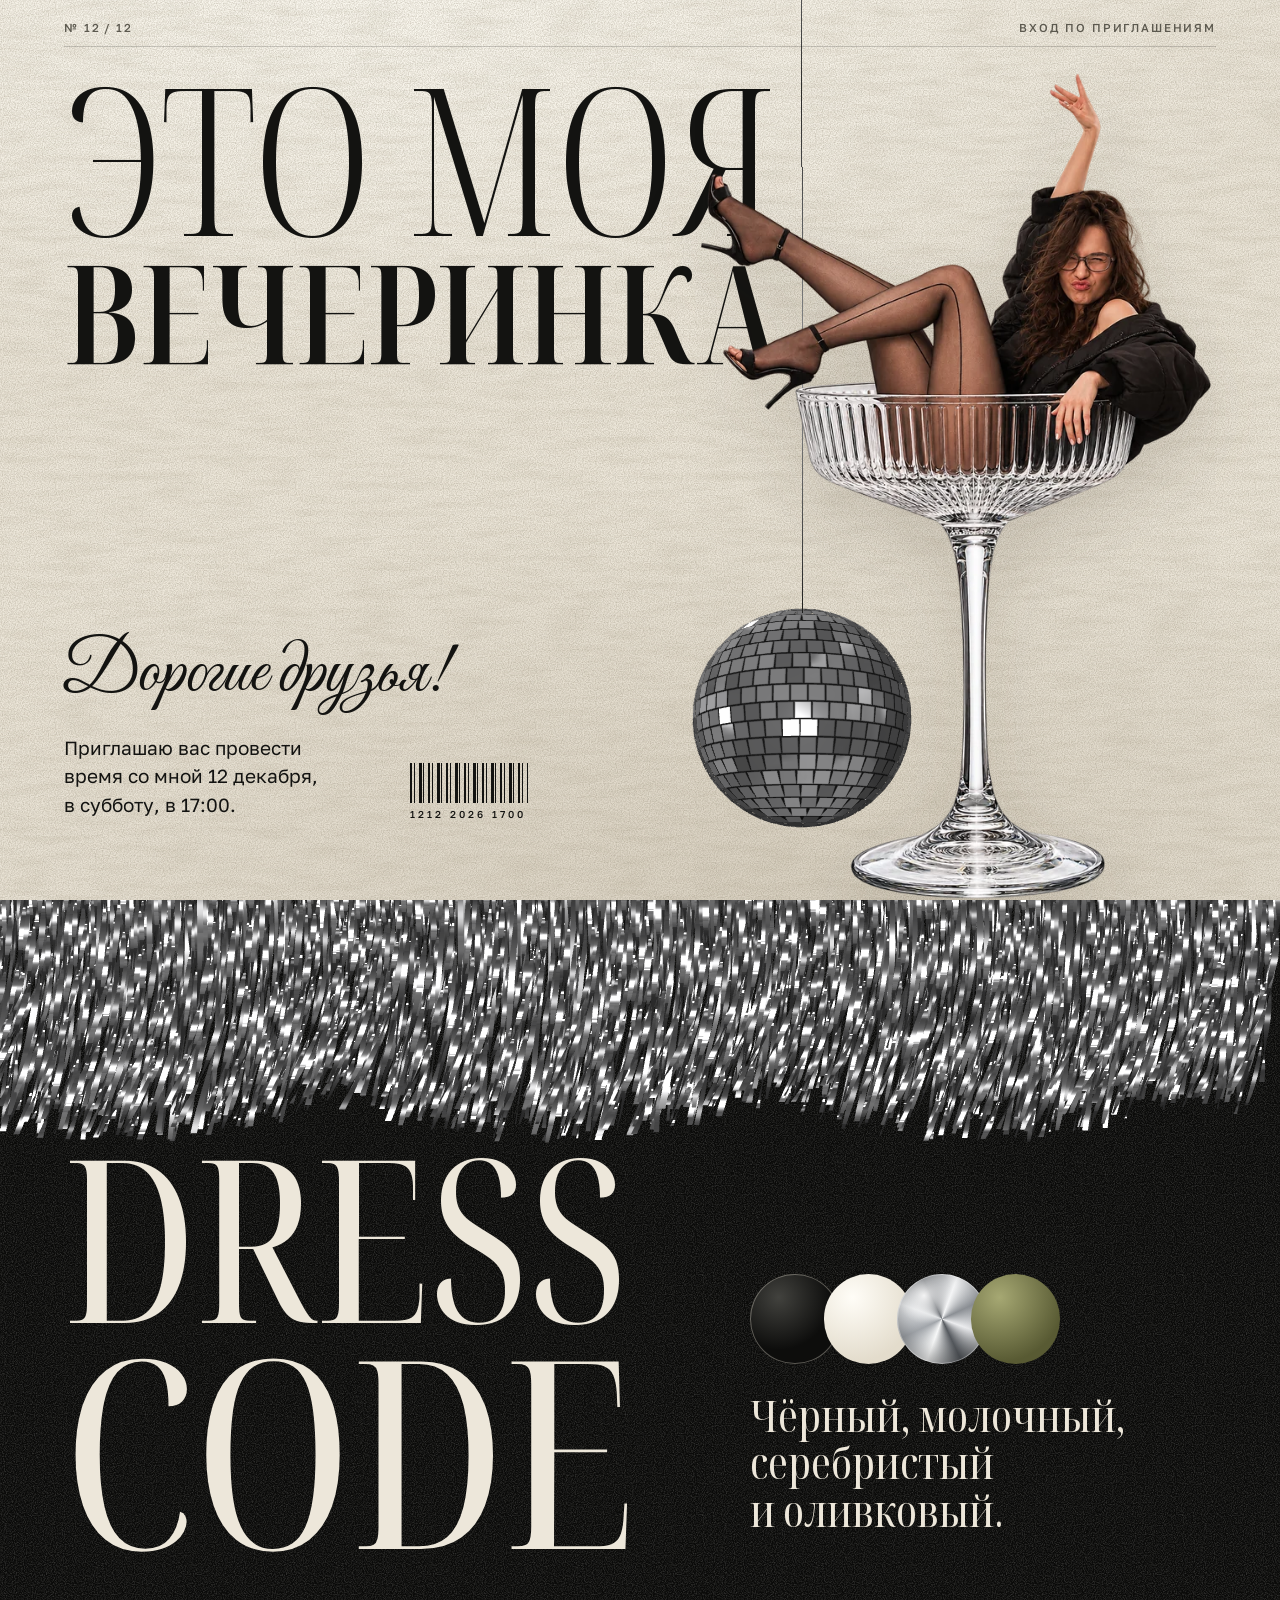
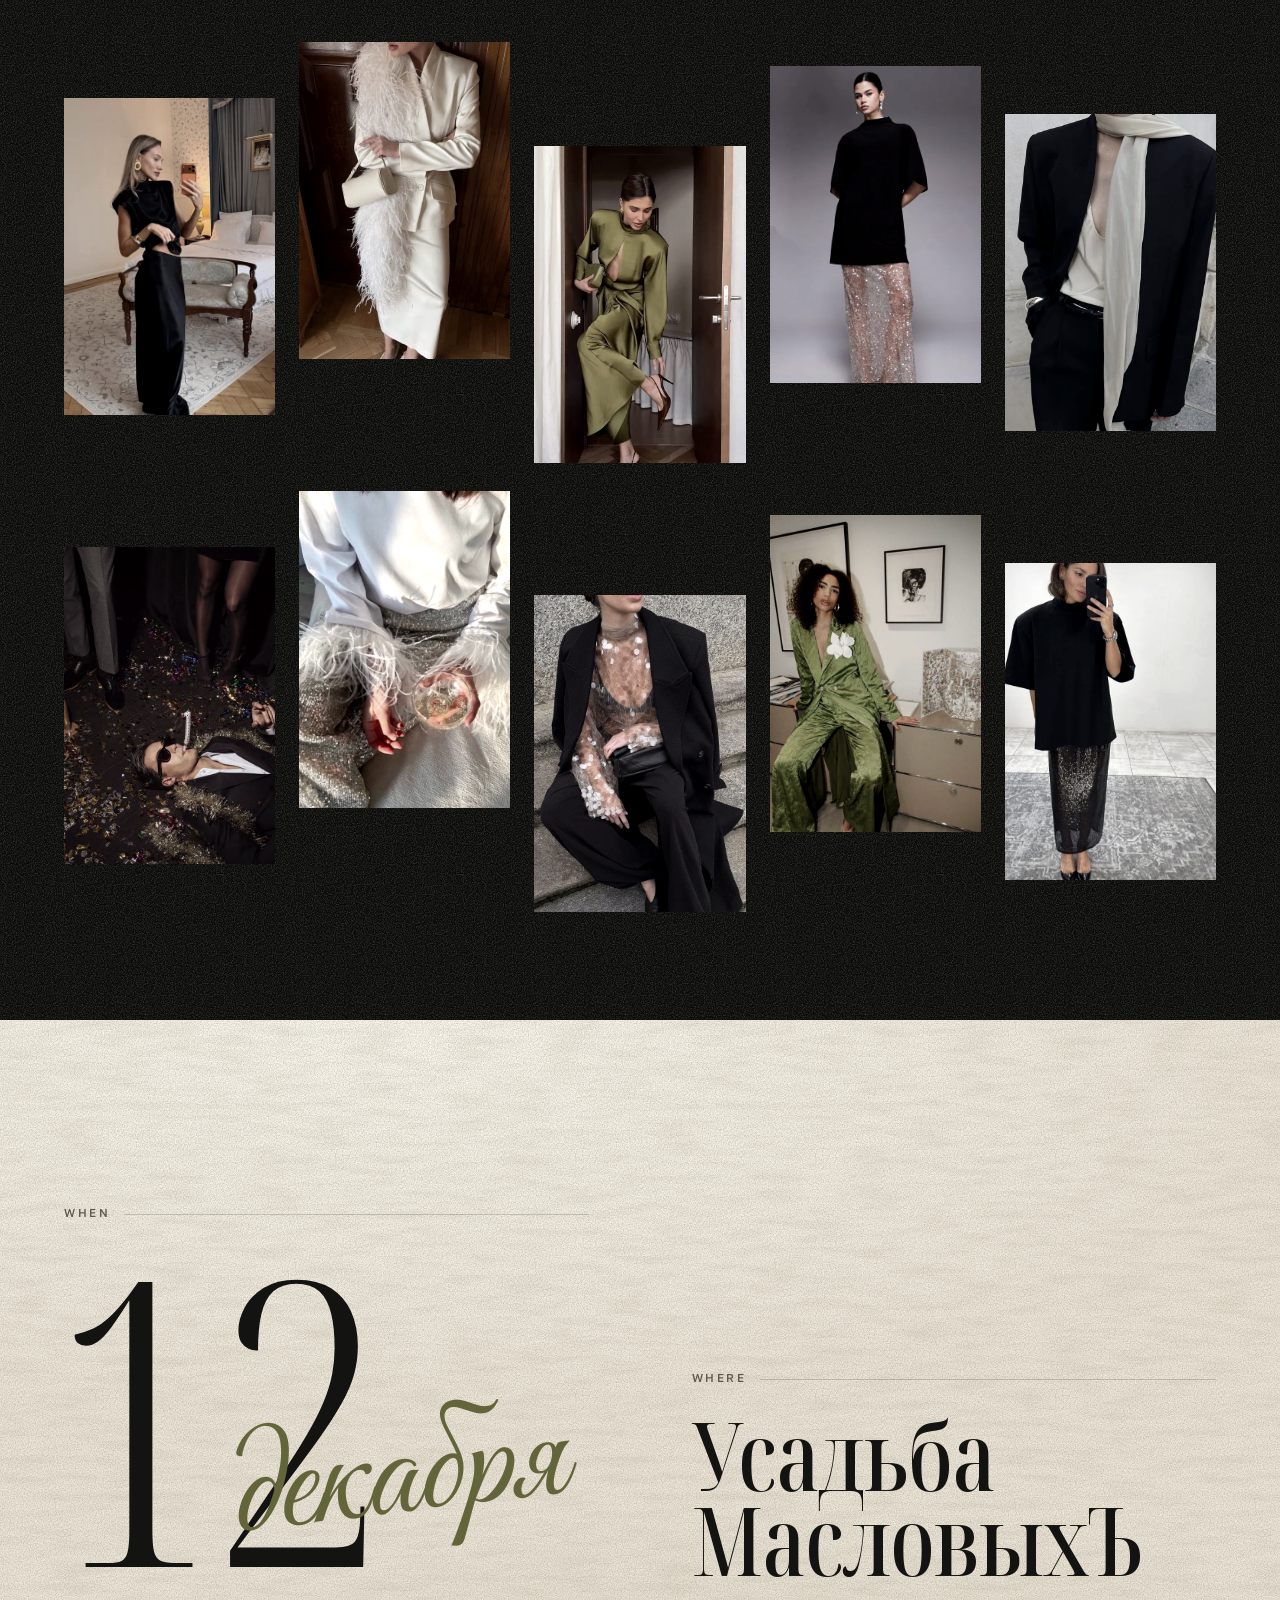
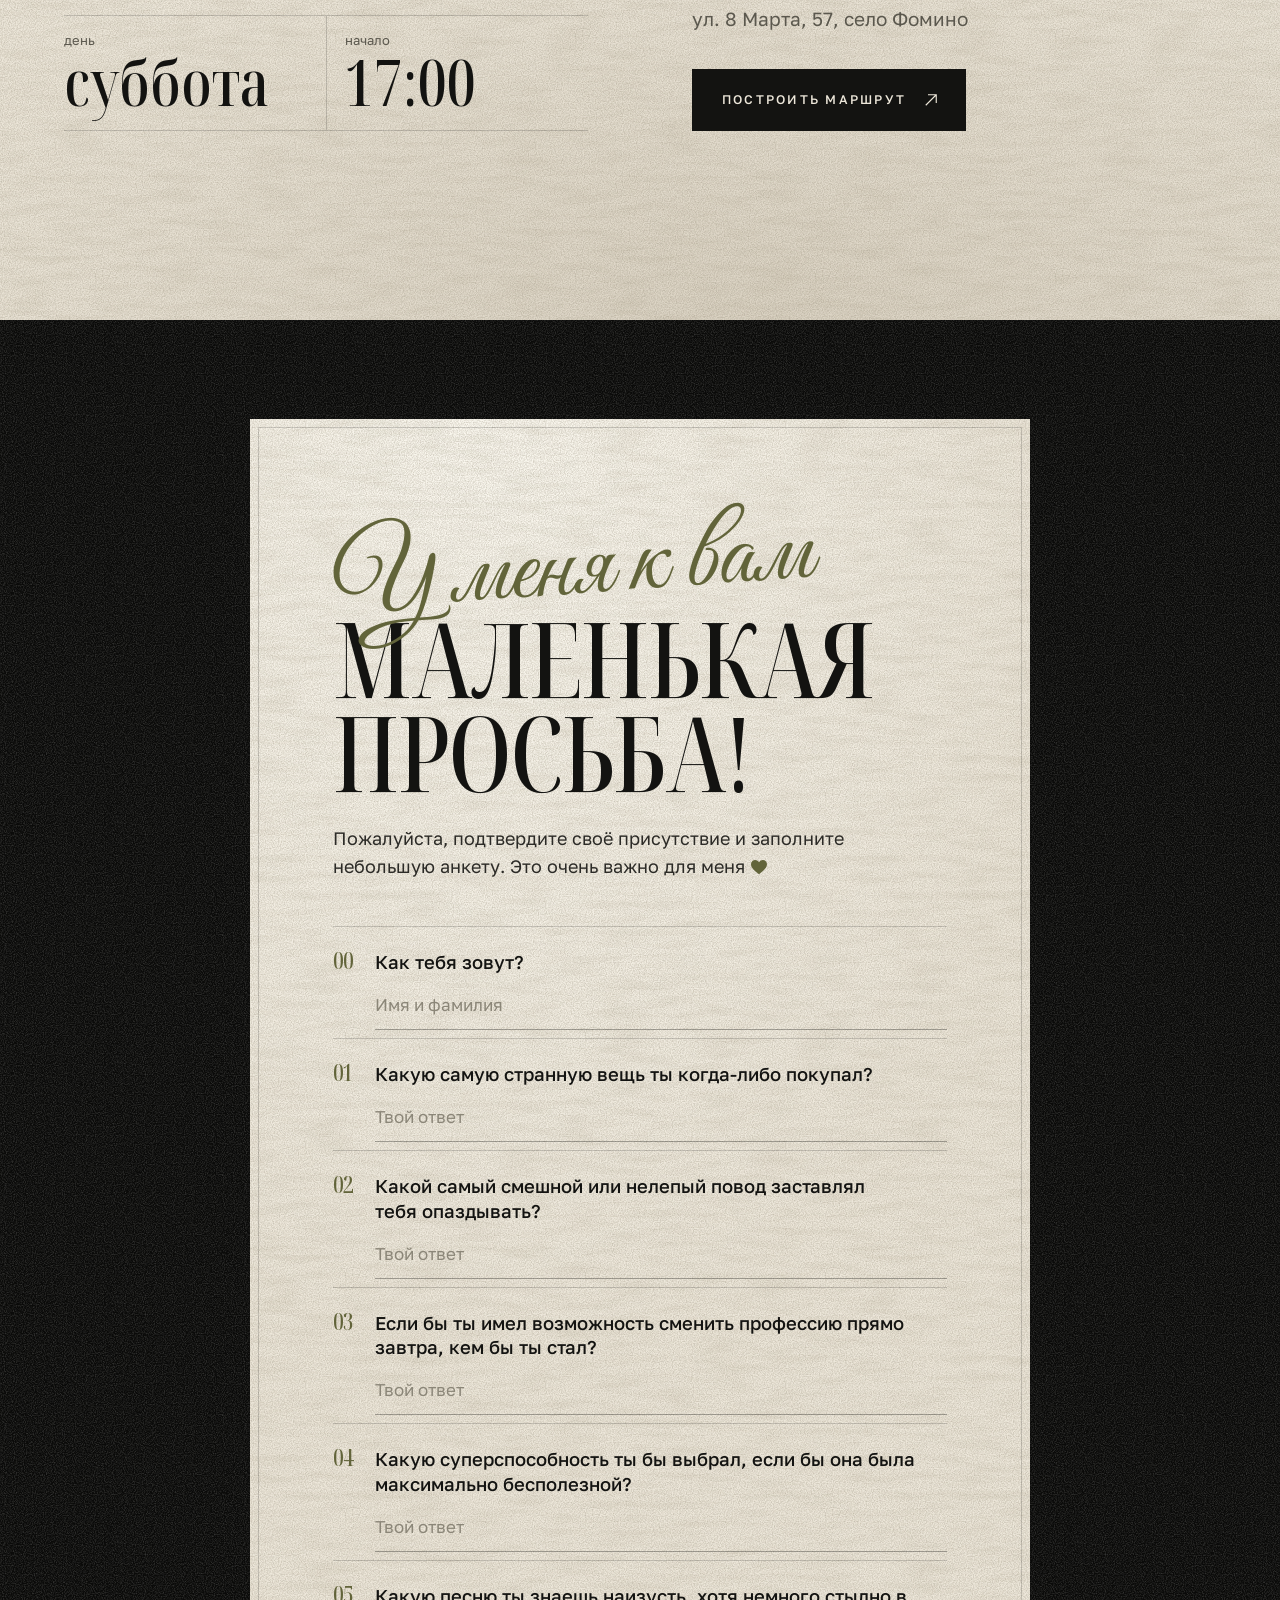
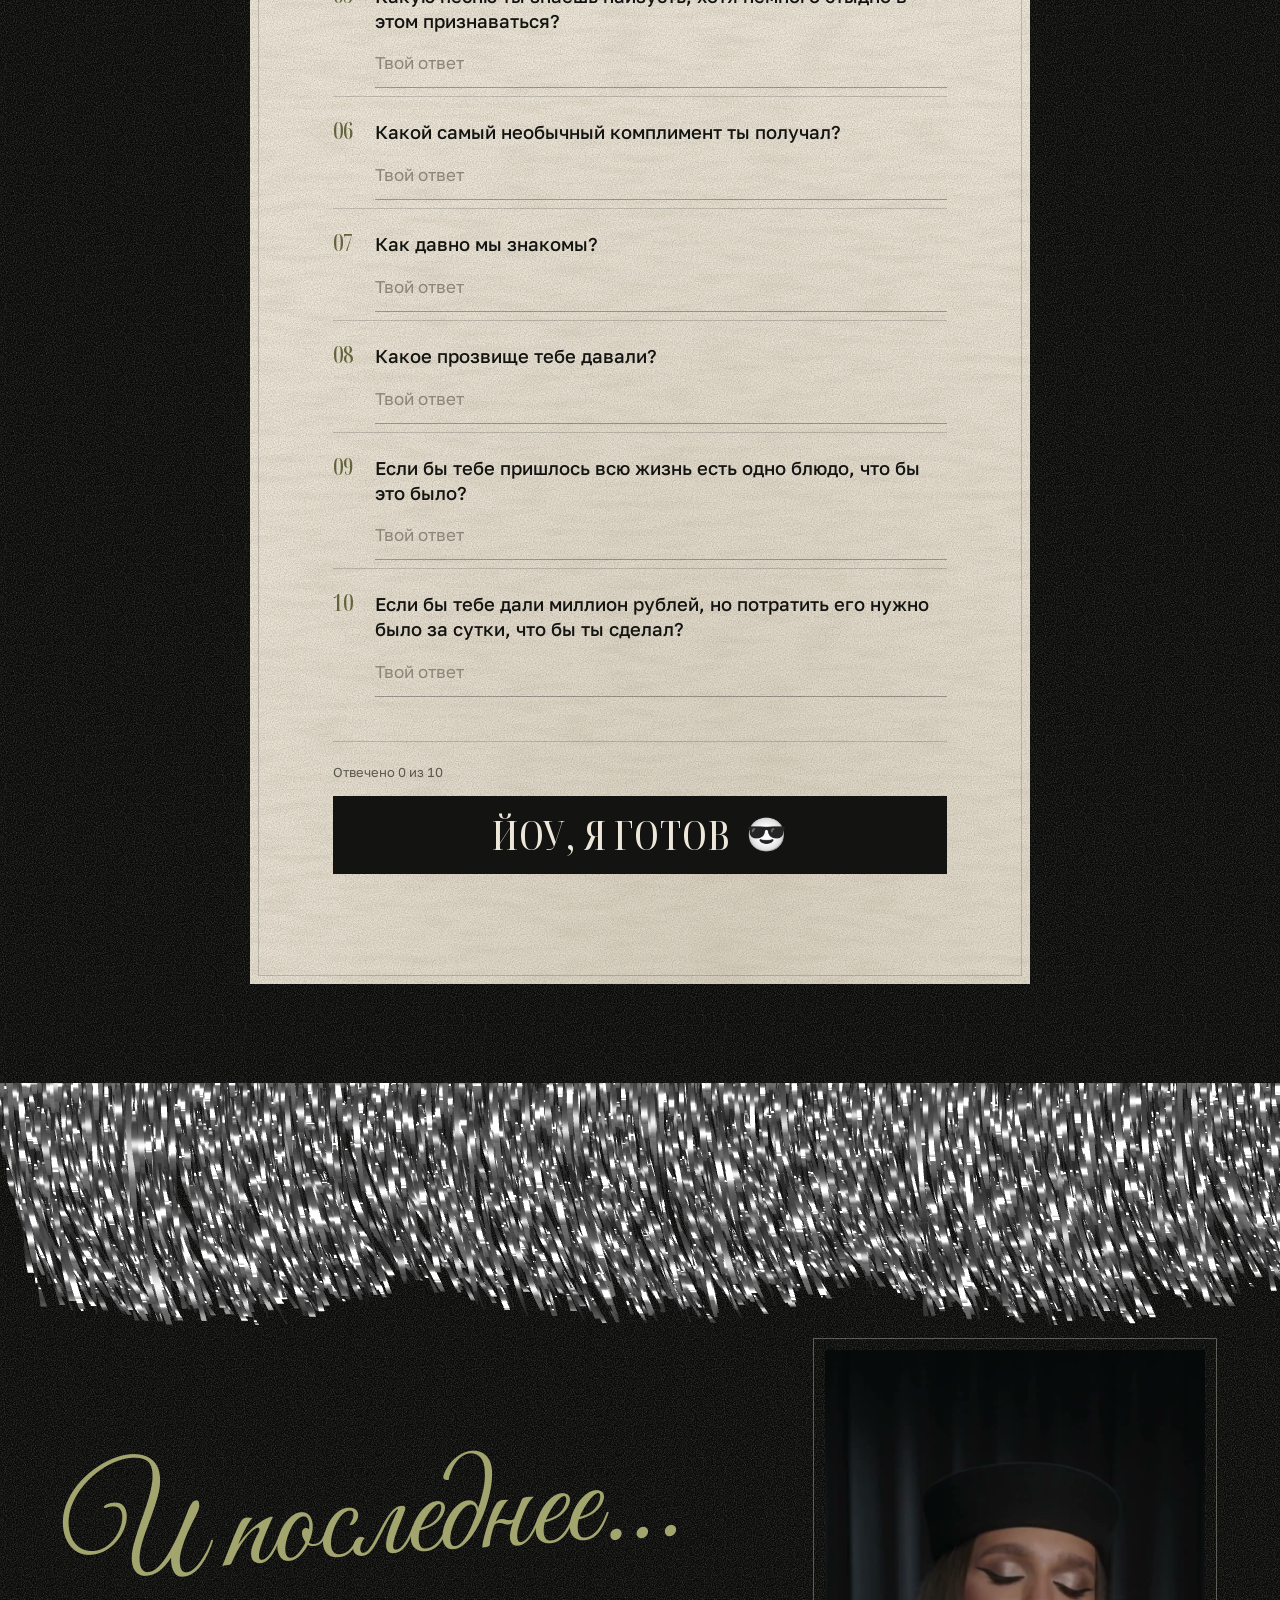
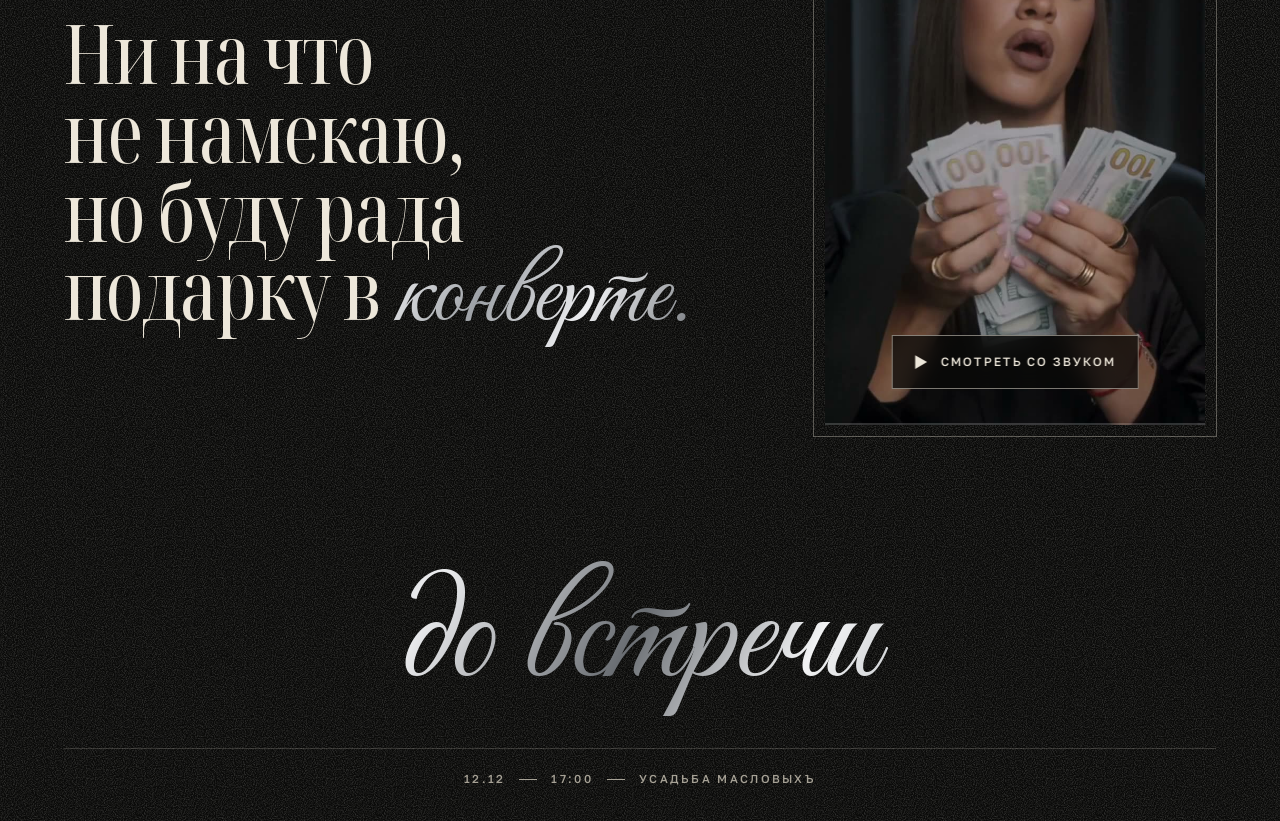
==== commit 3d1f4fe2: "Перенос в репозиторий AshAlchemist/party-invite - сайт пересобран с адресом https://ashalchemist.git" ====
--- a/index.html
+++ b/index.html
@@ -10,7 +10,7 @@
 <meta property="og:type" content="website">
 <meta property="og:title" content="Это моя вечеринка">
 <meta property="og:description" content="12 декабря · суббота · 17:00 · Усадьба МасловыхЪ">
-<meta property="og:image" content="https://pitcher2029-jpg.github.io/party-invite/assets/img/og.jpg">
+<meta property="og:image" content="https://ashalchemist.github.io/party-invite/assets/img/og.jpg">
 <meta name="twitter:card" content="summary_large_image">
 <link rel="icon" href="data:image/svg+xml,%3Csvg xmlns='http://www.w3.org/2000/svg' viewBox='0 0 32 32'%3E%3Crect width='32' height='32' fill='%230A0A09'/%3E%3Ccircle cx='16' cy='17' r='10' fill='%23C6C9CC'/%3E%3Cpath d='M6 17h20M8 12h16M8 22h16M16 7v20M11 8v18M21 8v18' stroke='%230A0A09' stroke-width='1'/%3E%3Cpath d='M16 0v7' stroke='%23C6C9CC'/%3E%3C/svg%3E">
 <link rel="preload" href="assets/fonts/noto-serif-display-normal-cyrillic.woff2" as="font" type="font/woff2" crossorigin>
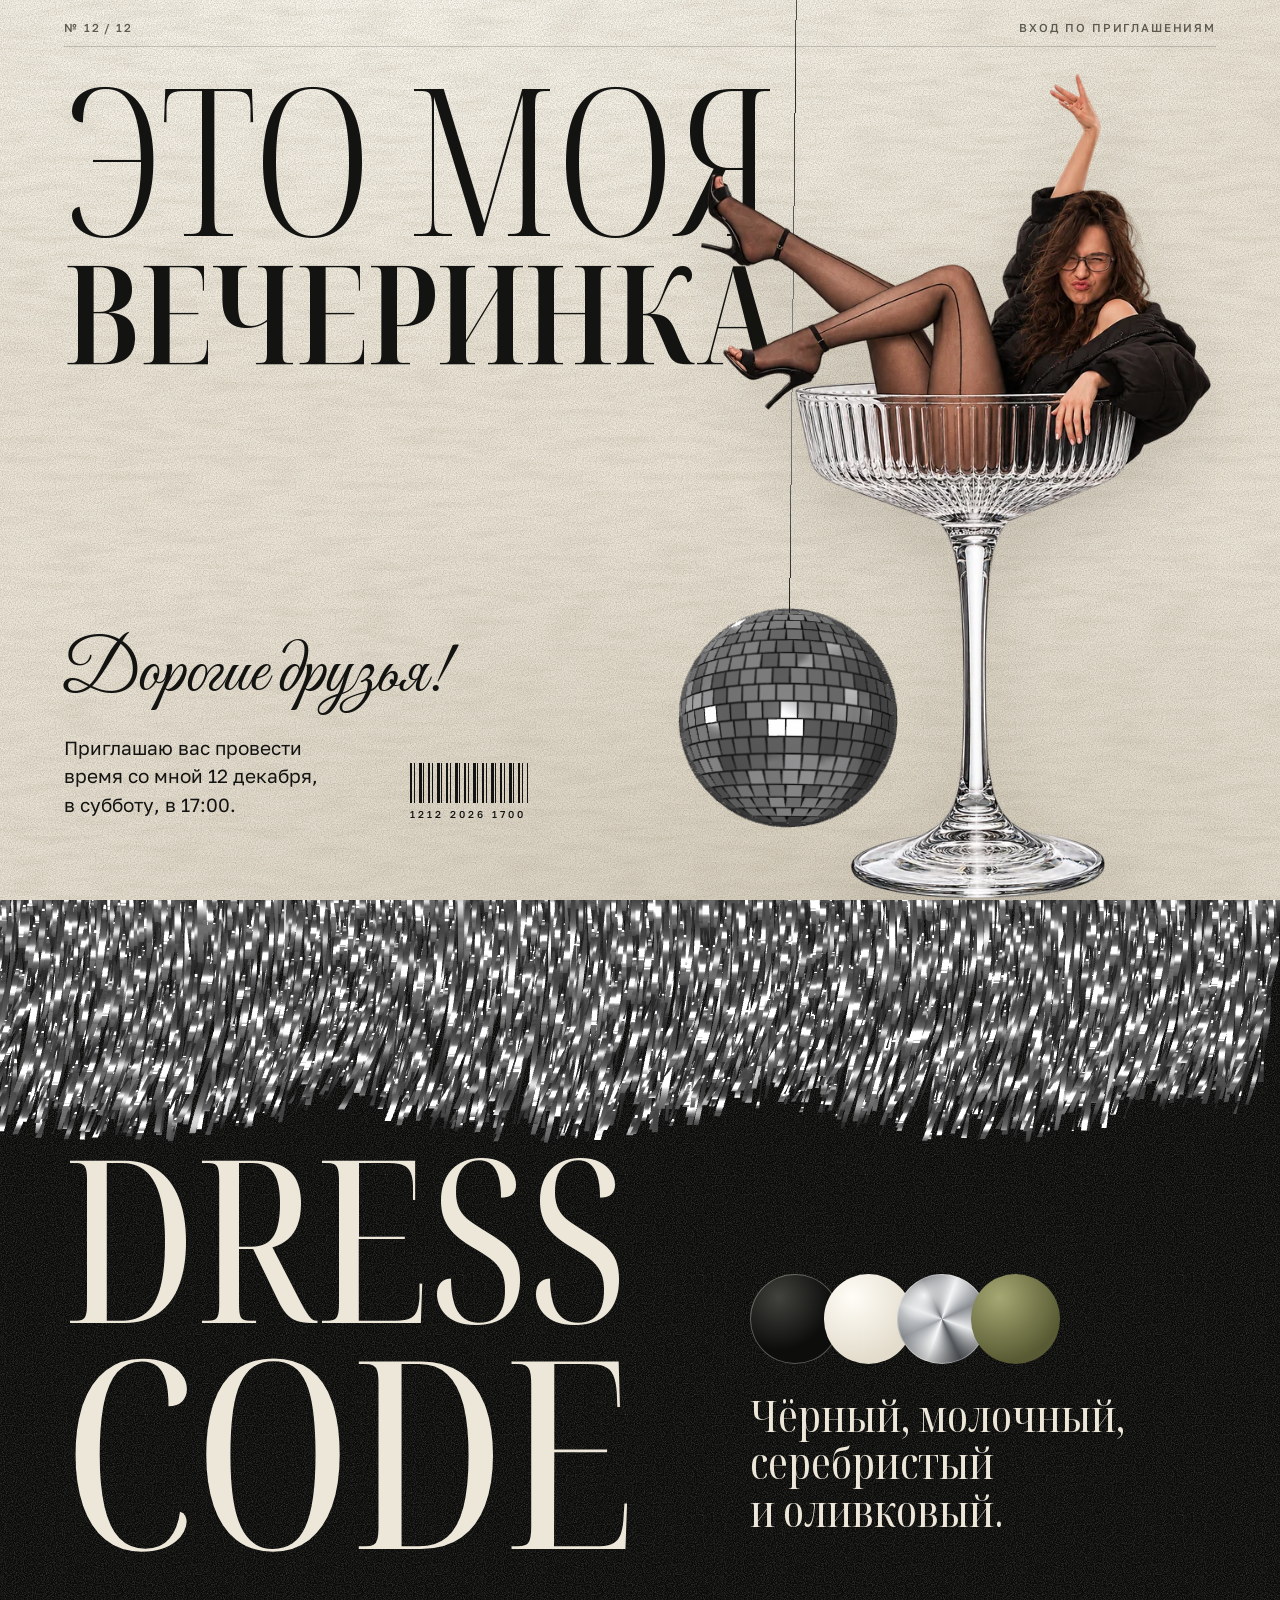
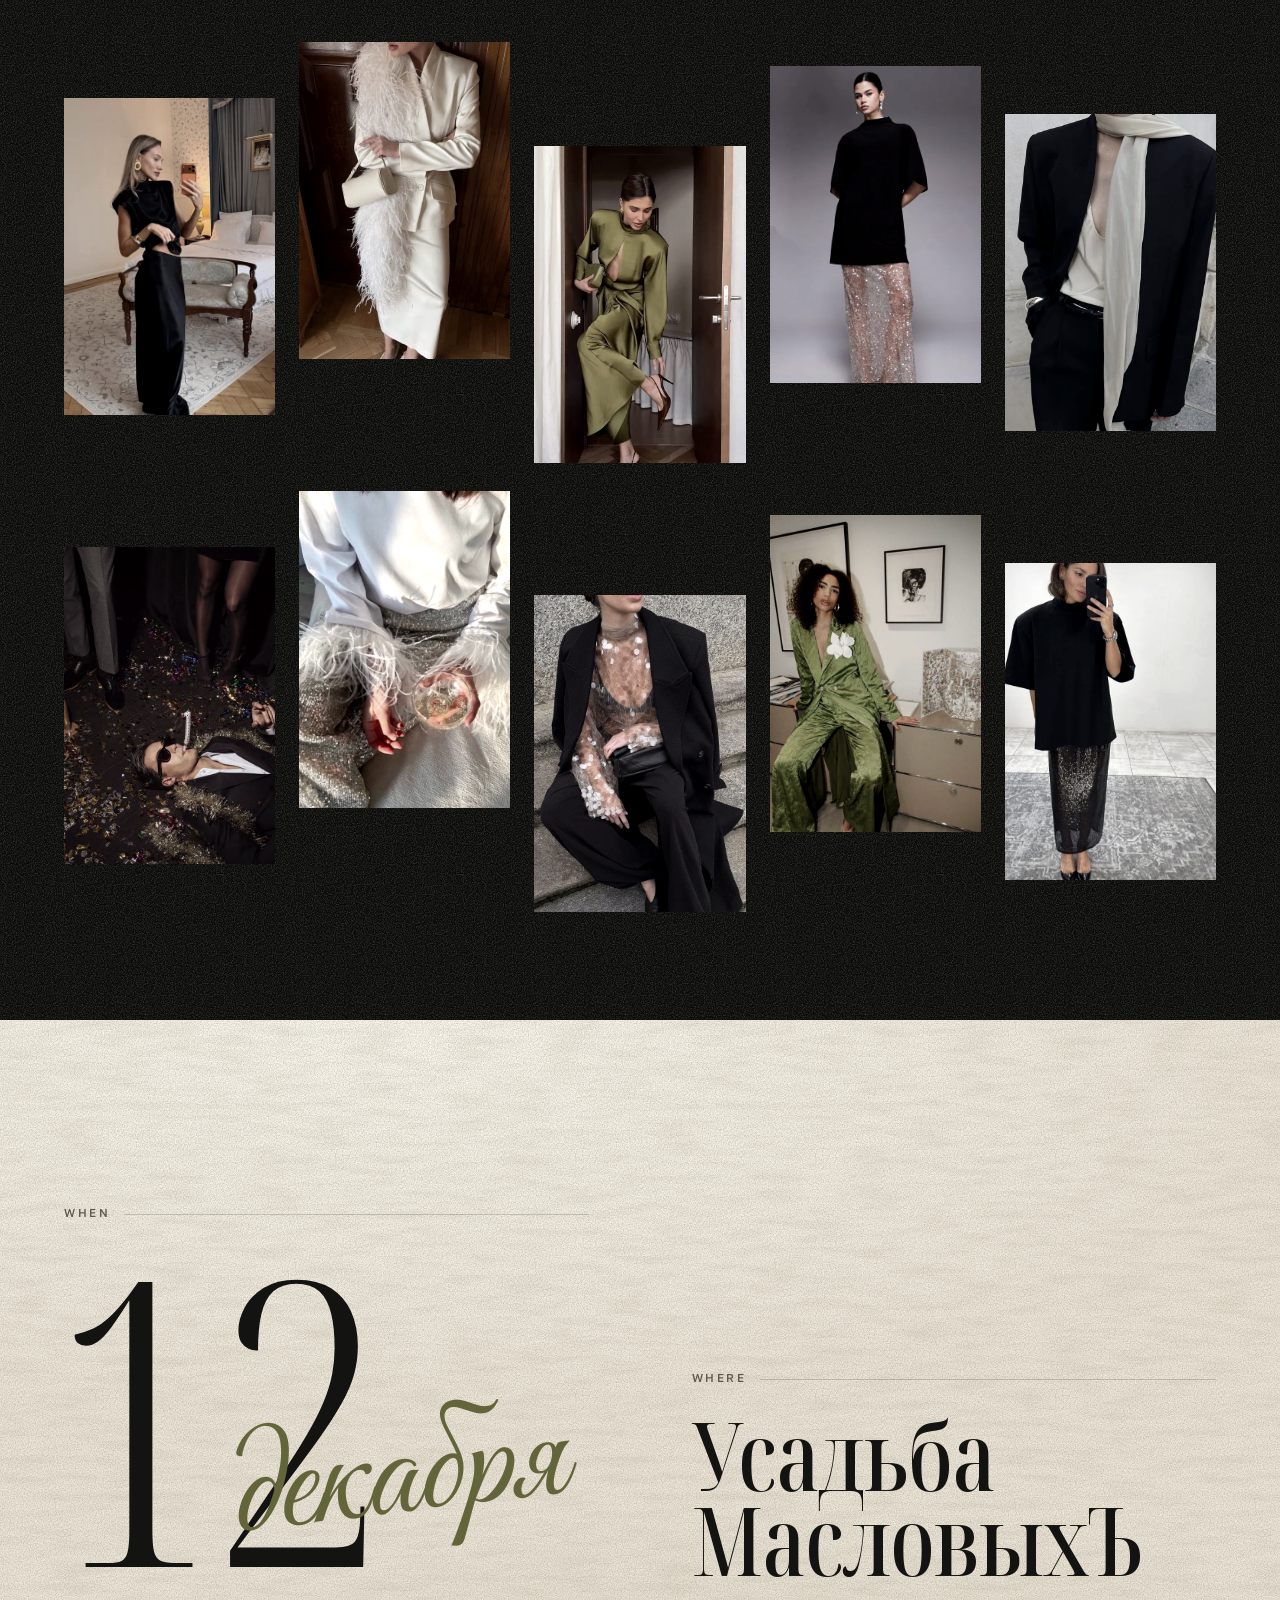
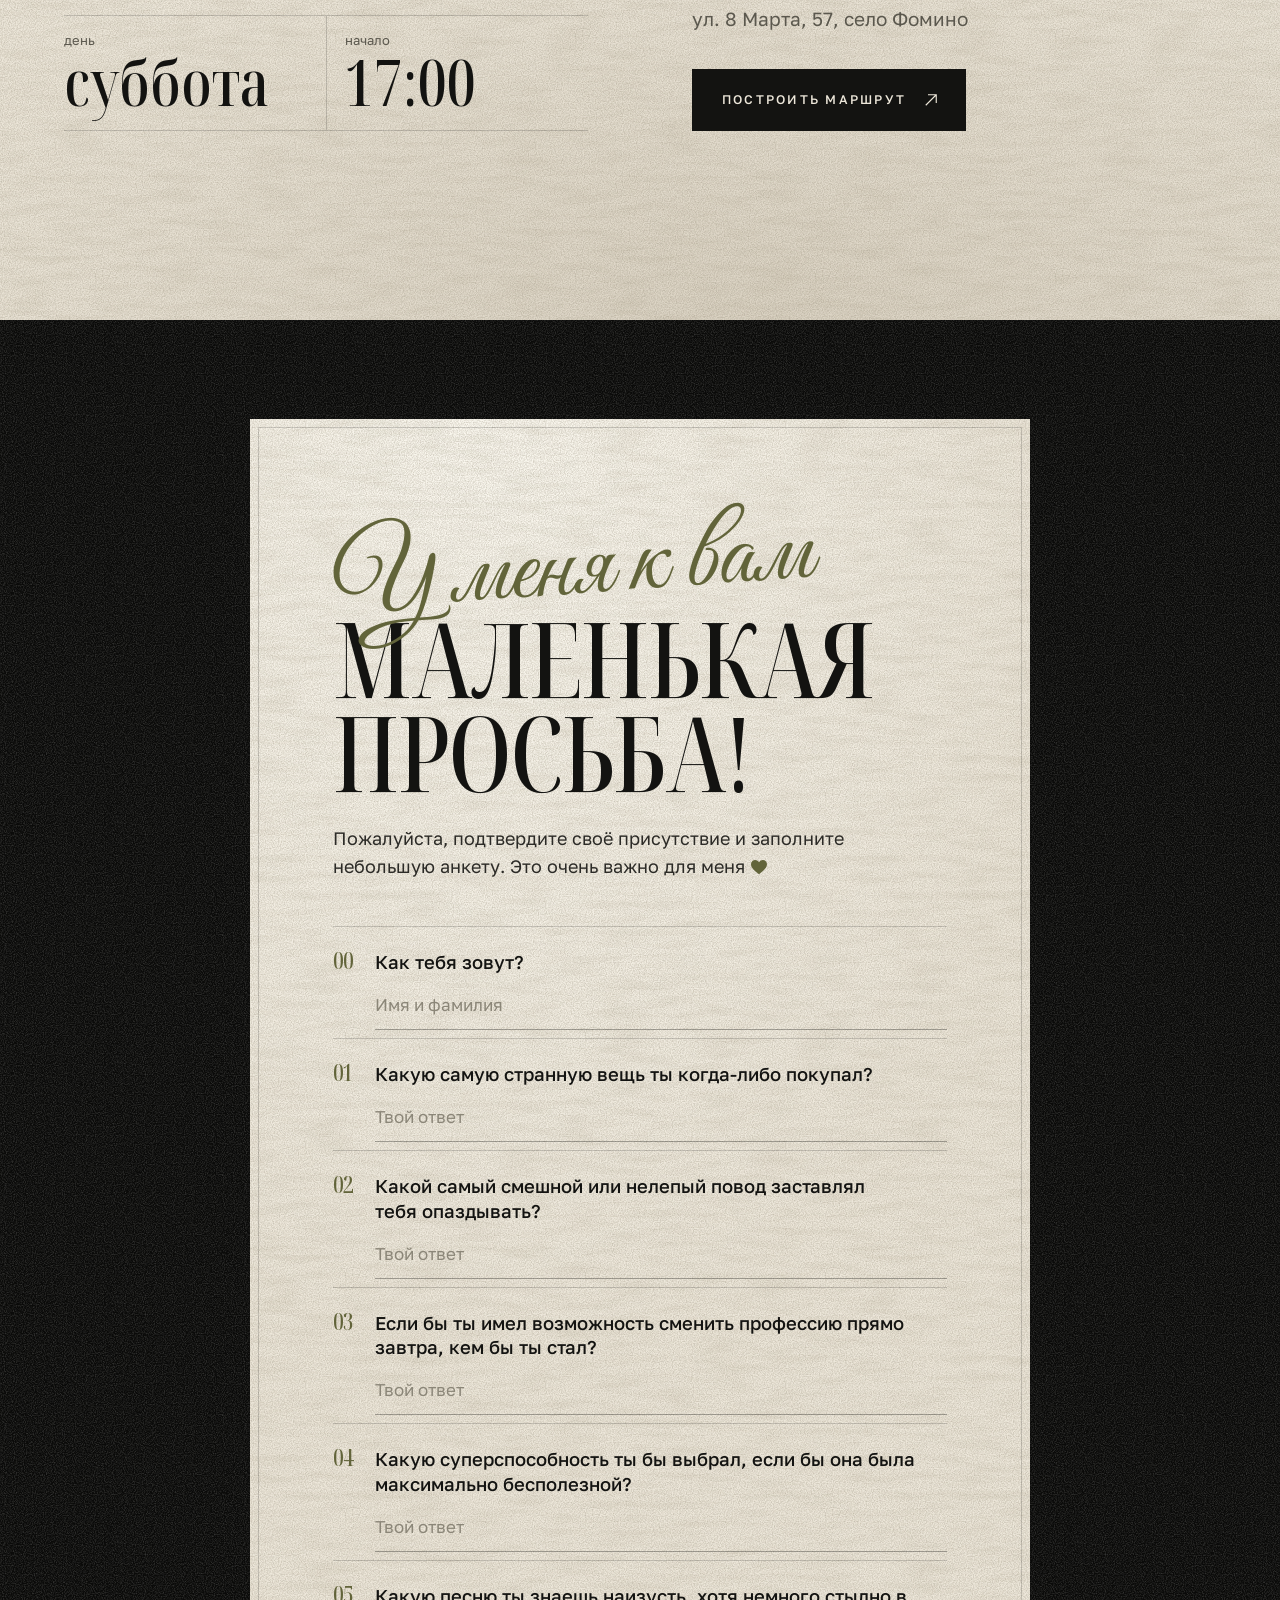
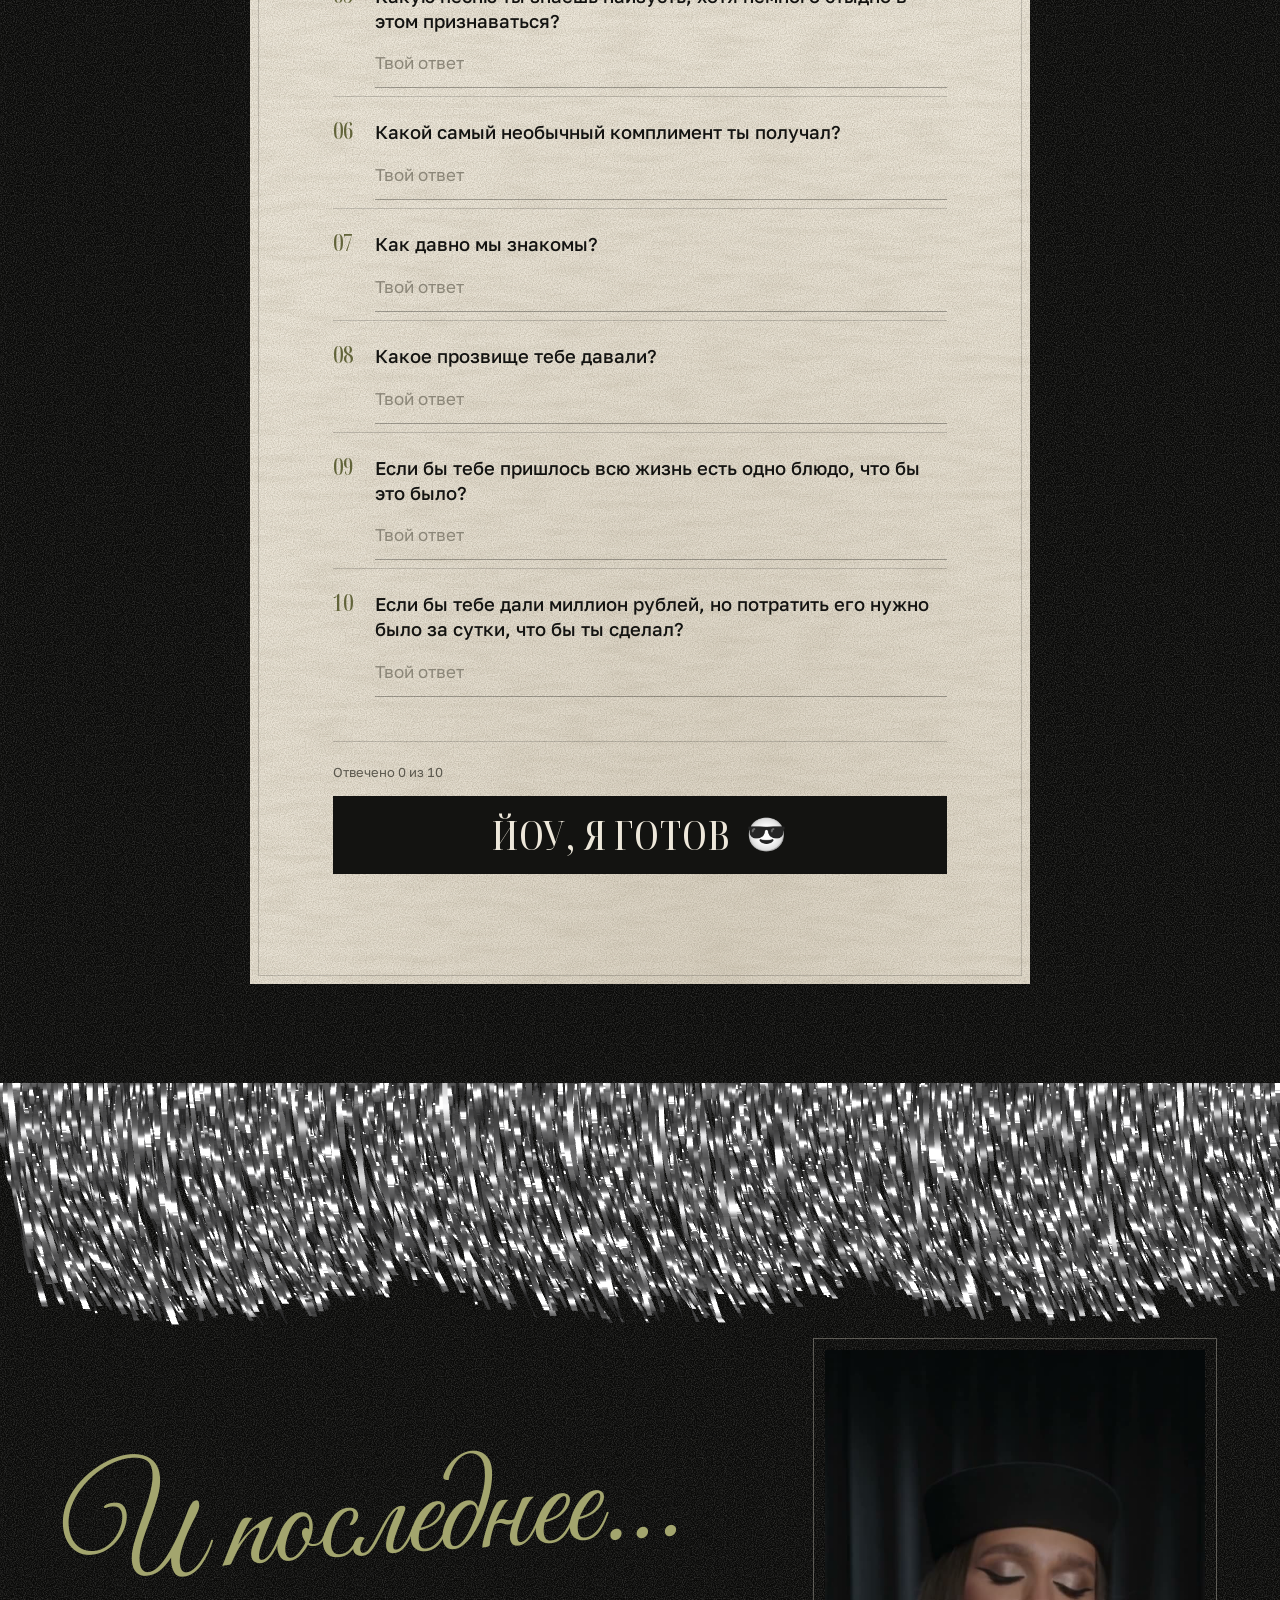
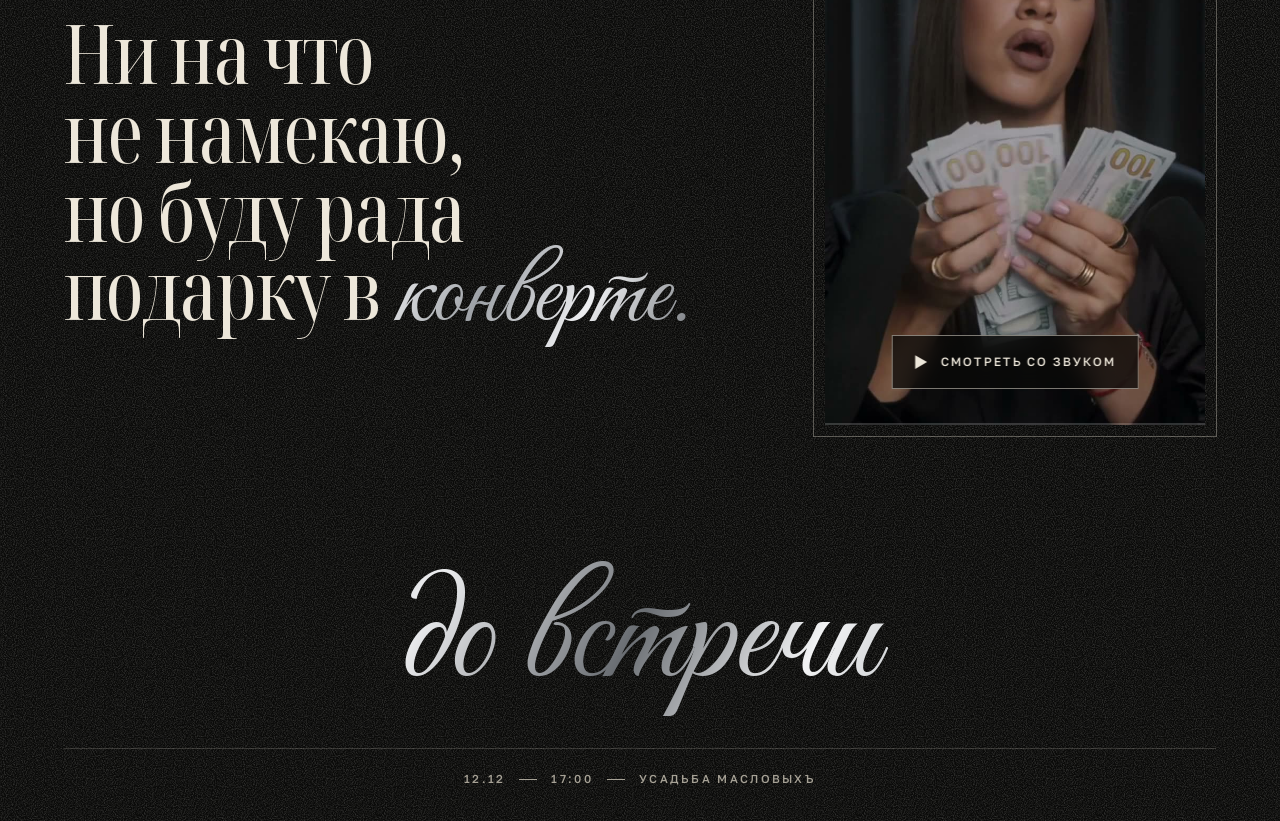
==== commit 592c0907: "Анкета подключена к Google Таблице - src/index.html: PARTY.endpoint — веб-приложение Apps Script вла" ====
--- a/index.html
+++ b/index.html
@@ -323,7 +323,7 @@
      endpoint — адрес веб-приложения Google Apps Script (…/exec), куда уходят анкеты.
      Пока он пустой, анкета работает в режиме показа: ответы остаются только в браузере гостя. */
   window.PARTY = {
-    endpoint: '',
+    endpoint: 'https://script.google.com/macros/s/AKfycbyGvcc-uDwdMopV4oHs3870N_-2Yuw0A3S8hV-Q5lmT01uVmYvLAteZvdWWvyfVXA5oPQ/exec',
     env: 'assets/img/env.jpg'
   };
 </script>
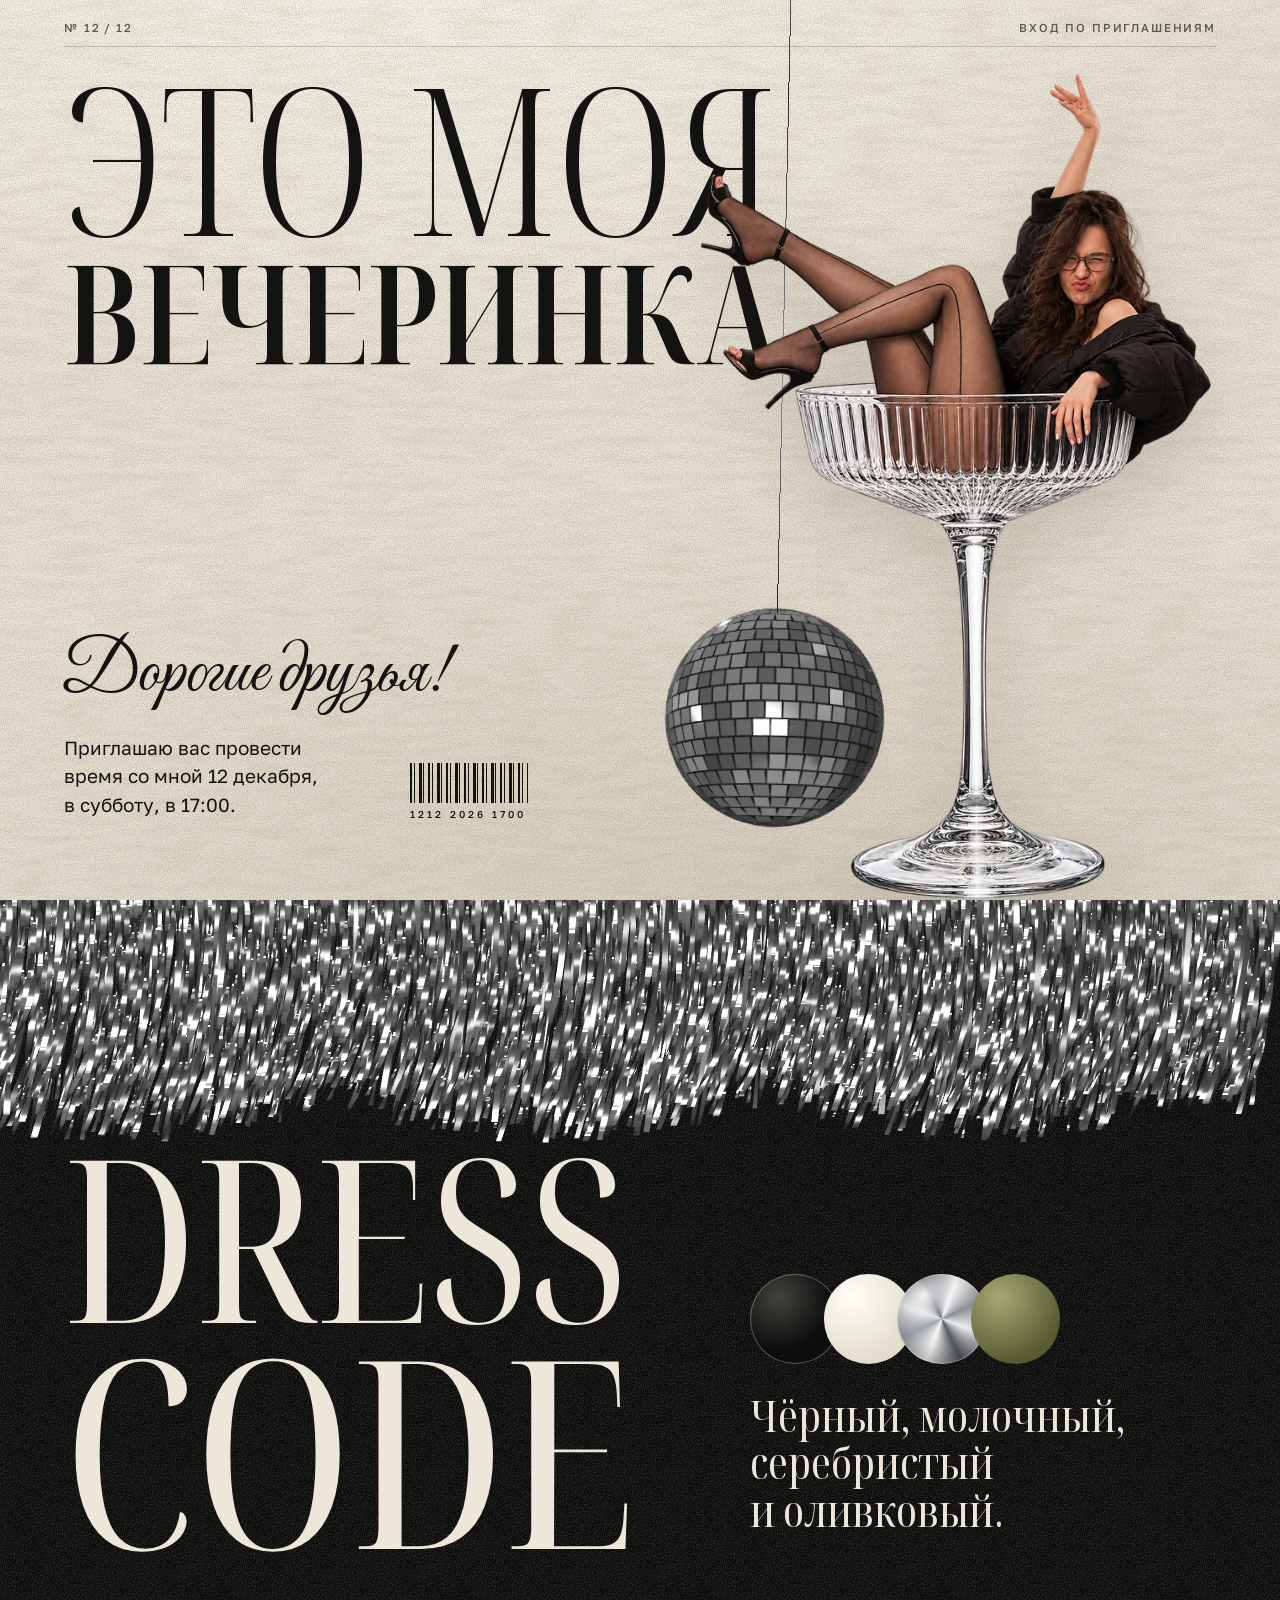
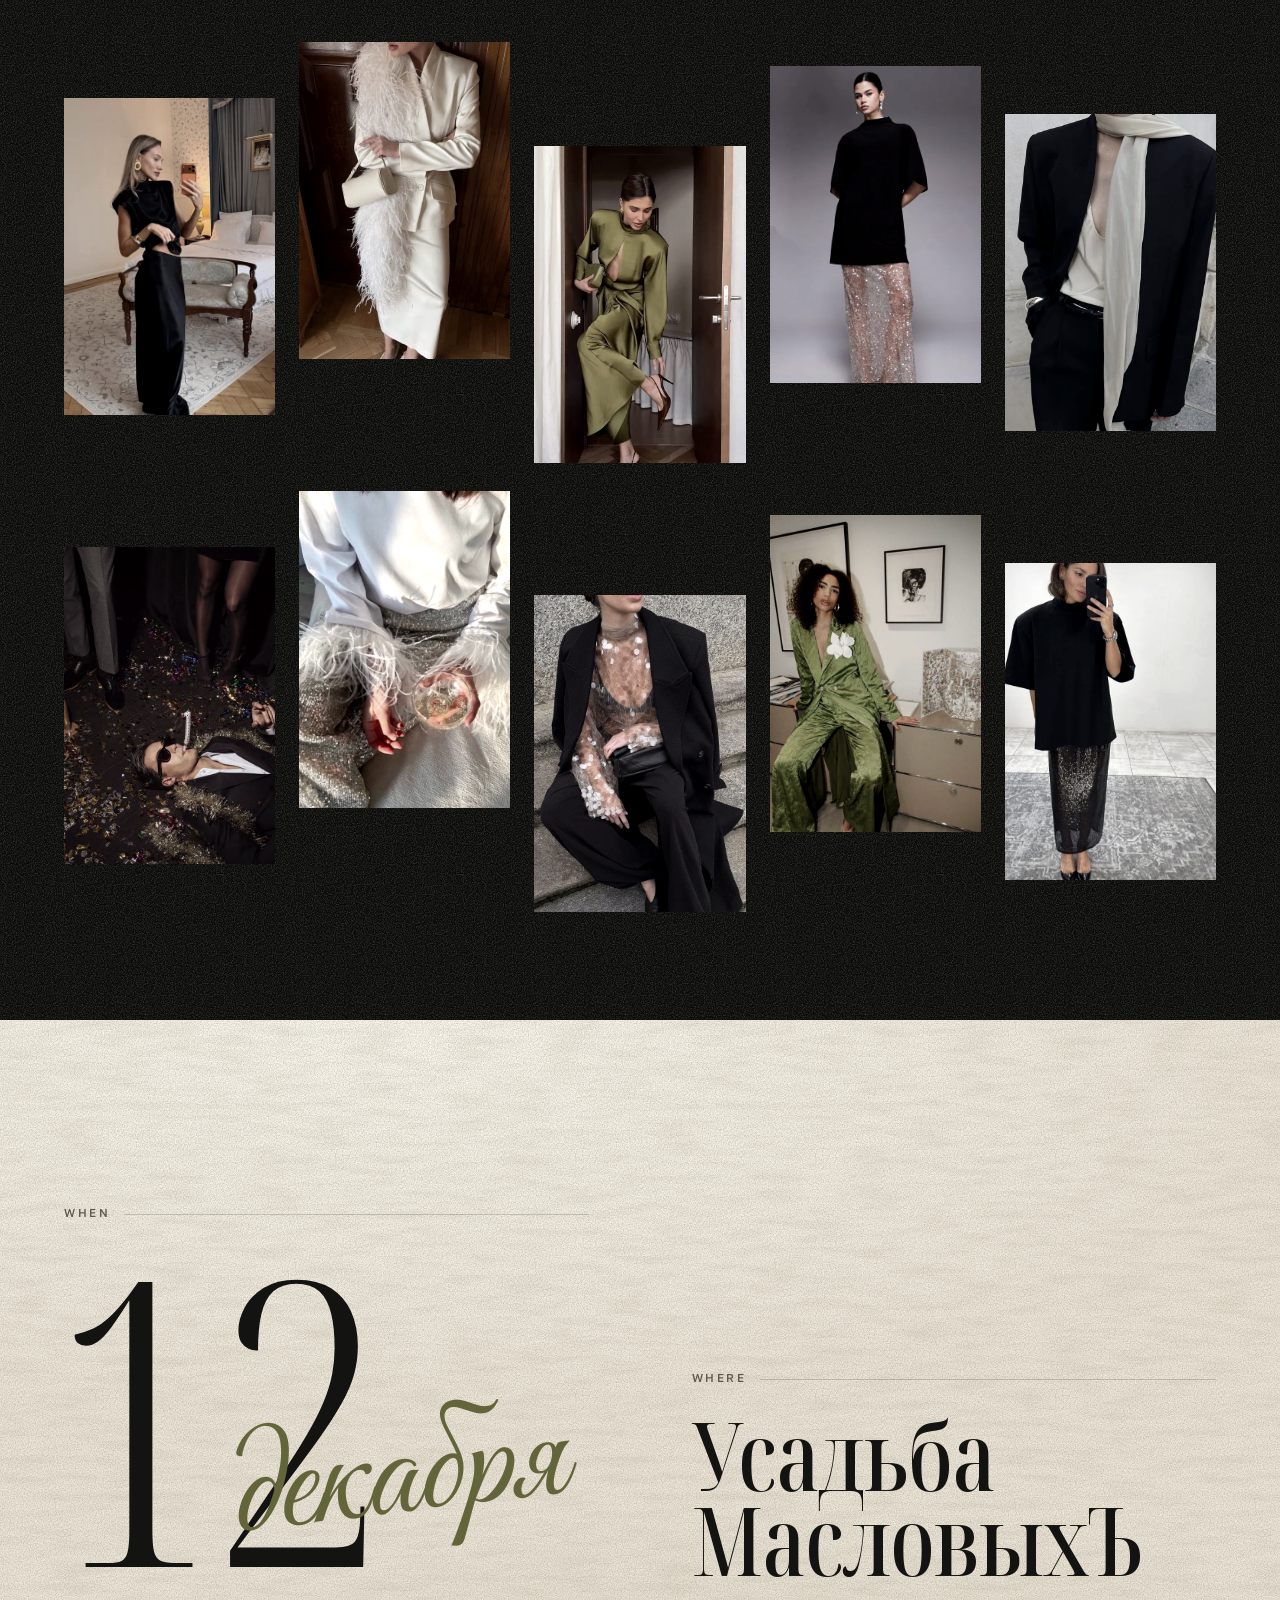
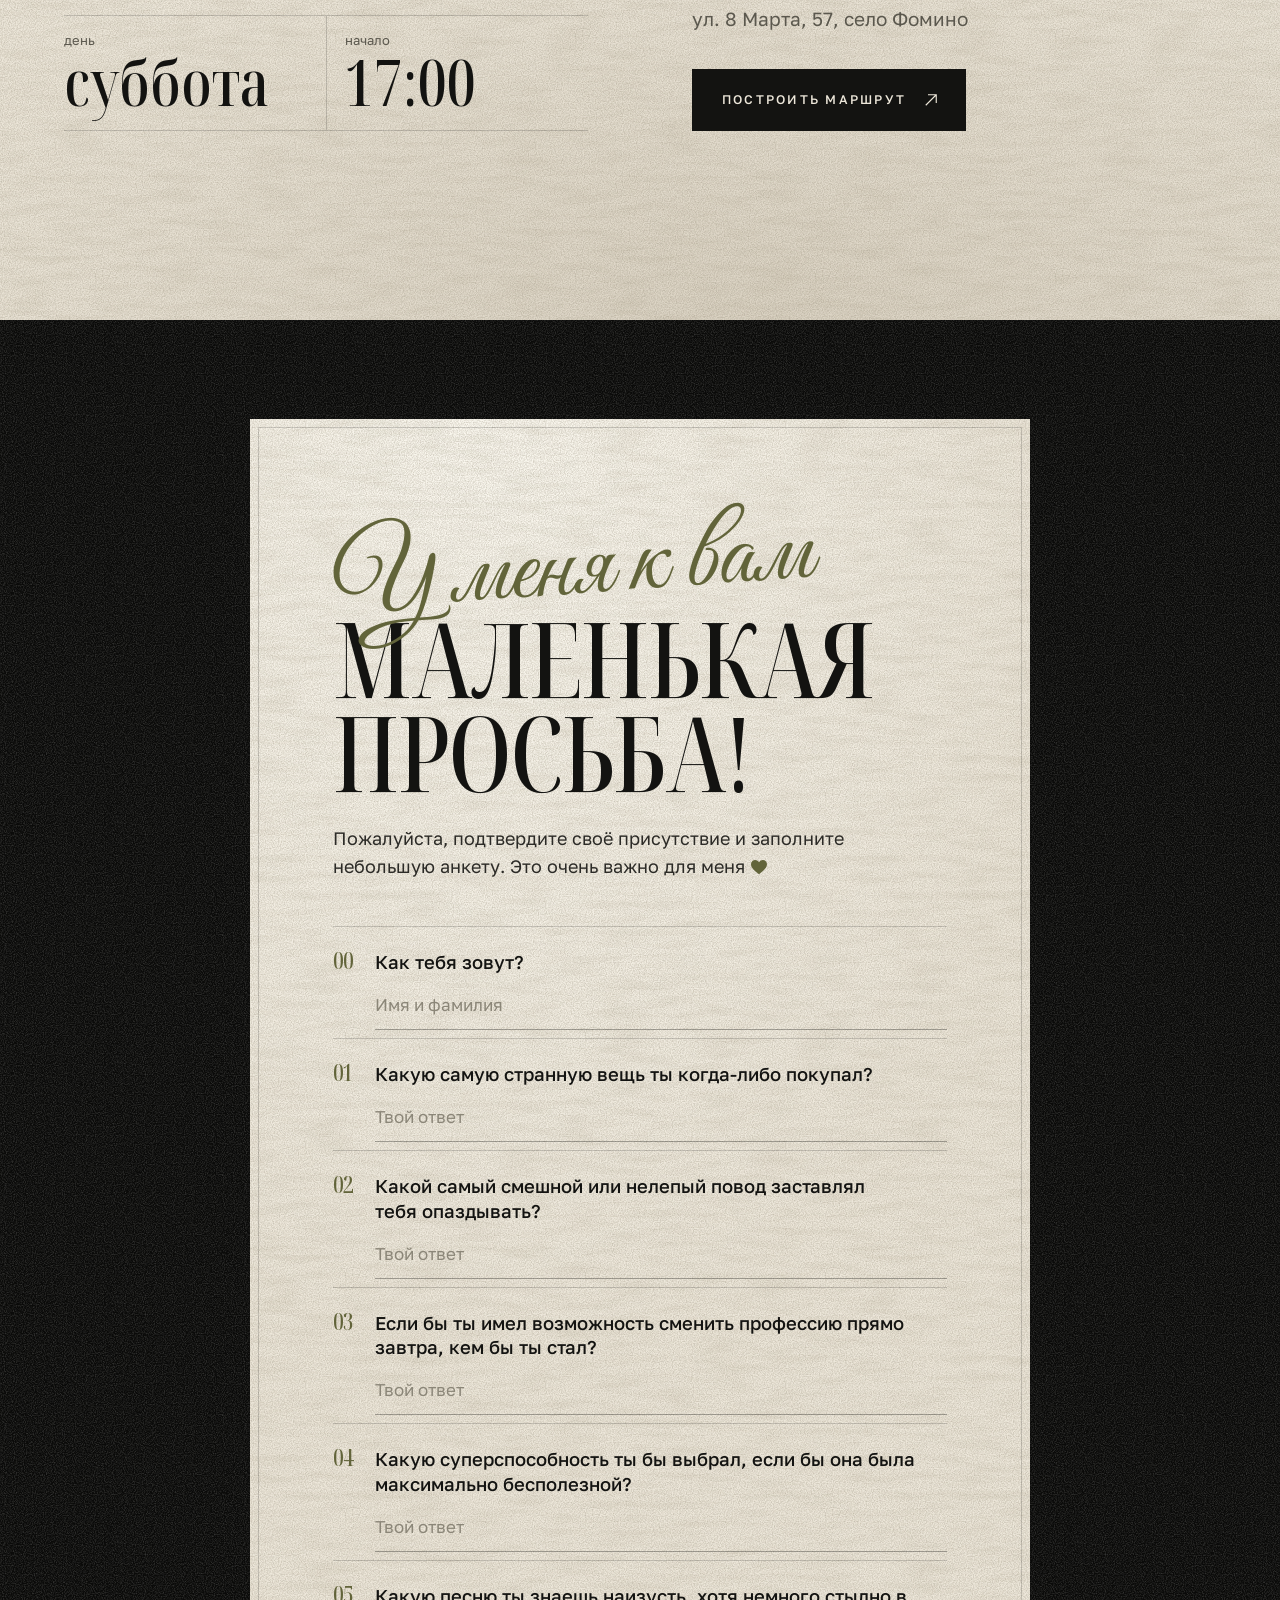
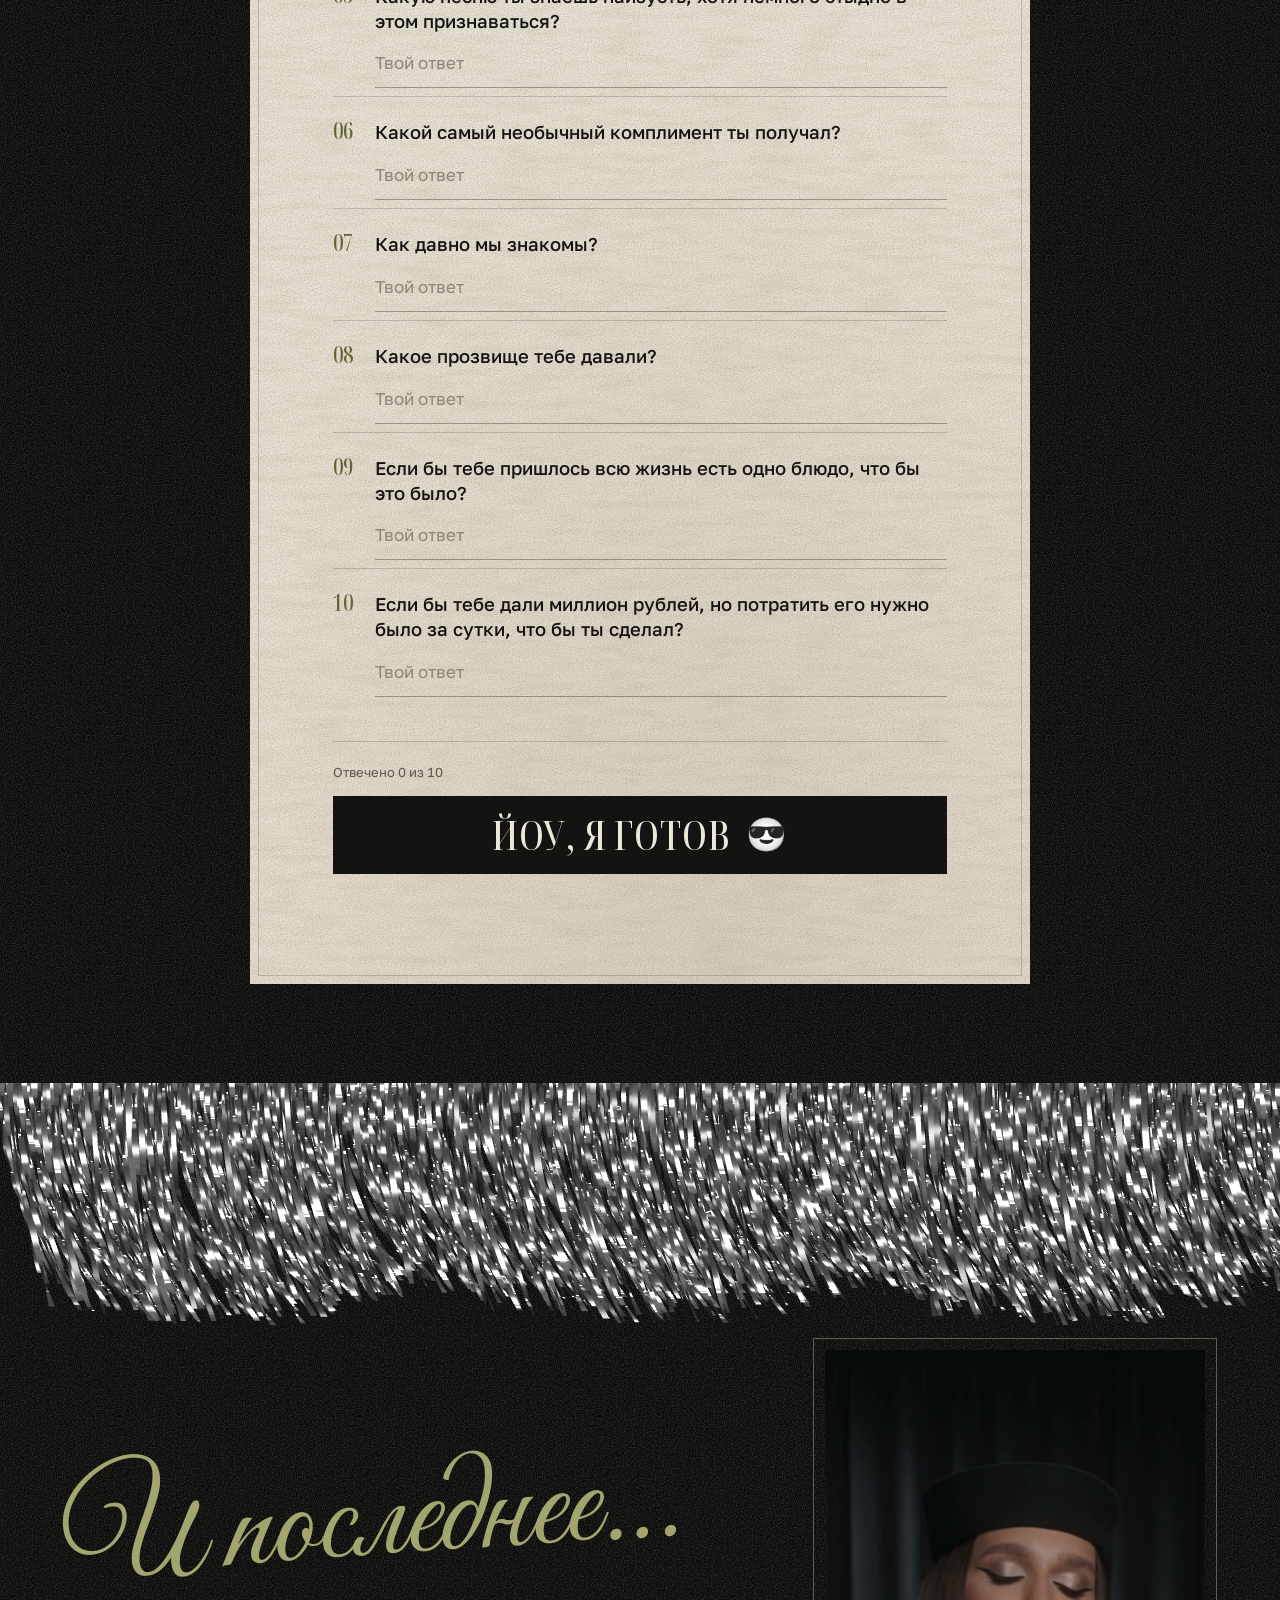
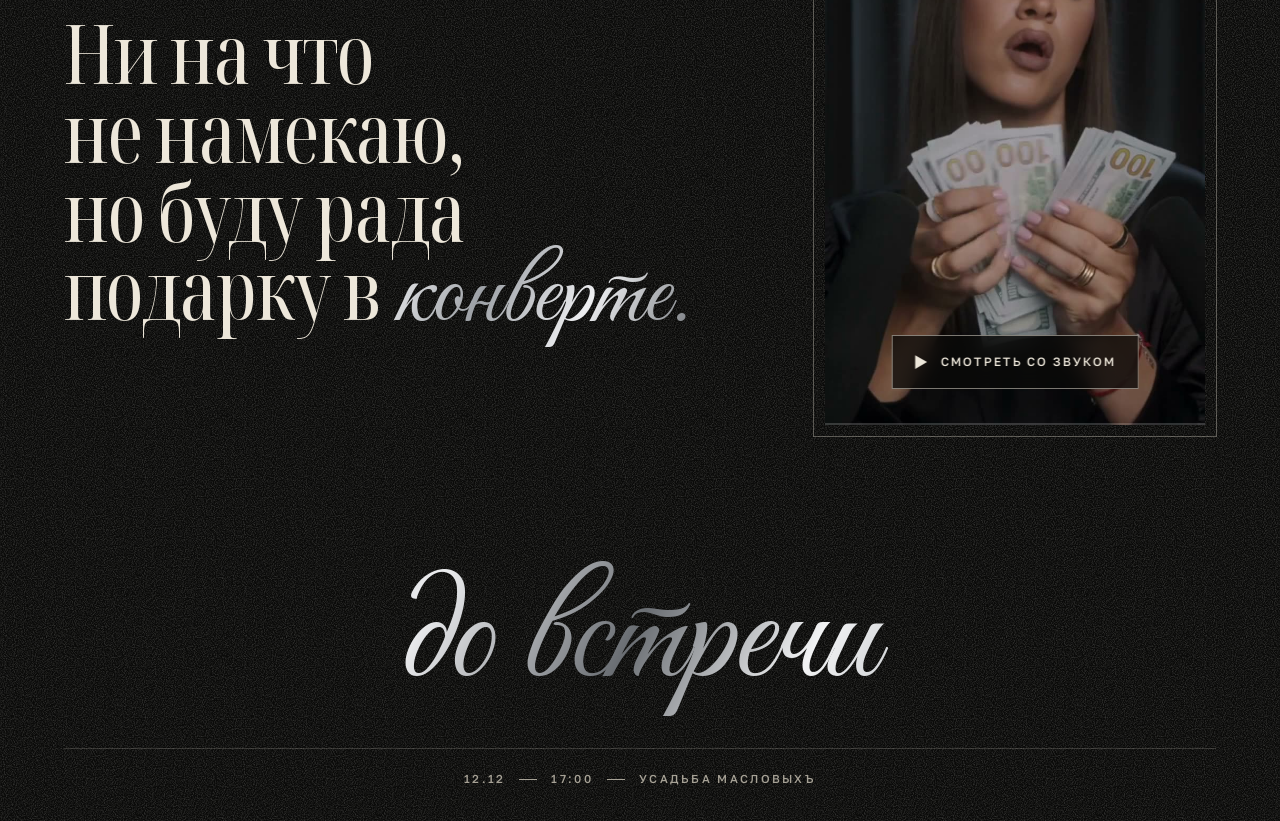
==== commit cd44e282: "Домен elizaveta-alimpieva.ru - docs/CNAME с именем домена - сайт пересобран с адресом https://elizav" ====
--- a/index.html
+++ b/index.html
@@ -10,7 +10,7 @@
 <meta property="og:type" content="website">
 <meta property="og:title" content="Это моя вечеринка">
 <meta property="og:description" content="12 декабря · суббота · 17:00 · Усадьба МасловыхЪ">
-<meta property="og:image" content="https://ashalchemist.github.io/party-invite/assets/img/og.jpg">
+<meta property="og:image" content="https://elizaveta-alimpieva.ru/assets/img/og.jpg">
 <meta name="twitter:card" content="summary_large_image">
 <link rel="icon" href="data:image/svg+xml,%3Csvg xmlns='http://www.w3.org/2000/svg' viewBox='0 0 32 32'%3E%3Crect width='32' height='32' fill='%230A0A09'/%3E%3Ccircle cx='16' cy='17' r='10' fill='%23C6C9CC'/%3E%3Cpath d='M6 17h20M8 12h16M8 22h16M16 7v20M11 8v18M21 8v18' stroke='%230A0A09' stroke-width='1'/%3E%3Cpath d='M16 0v7' stroke='%23C6C9CC'/%3E%3C/svg%3E">
 <link rel="preload" href="assets/fonts/noto-serif-display-normal-cyrillic.woff2" as="font" type="font/woff2" crossorigin>
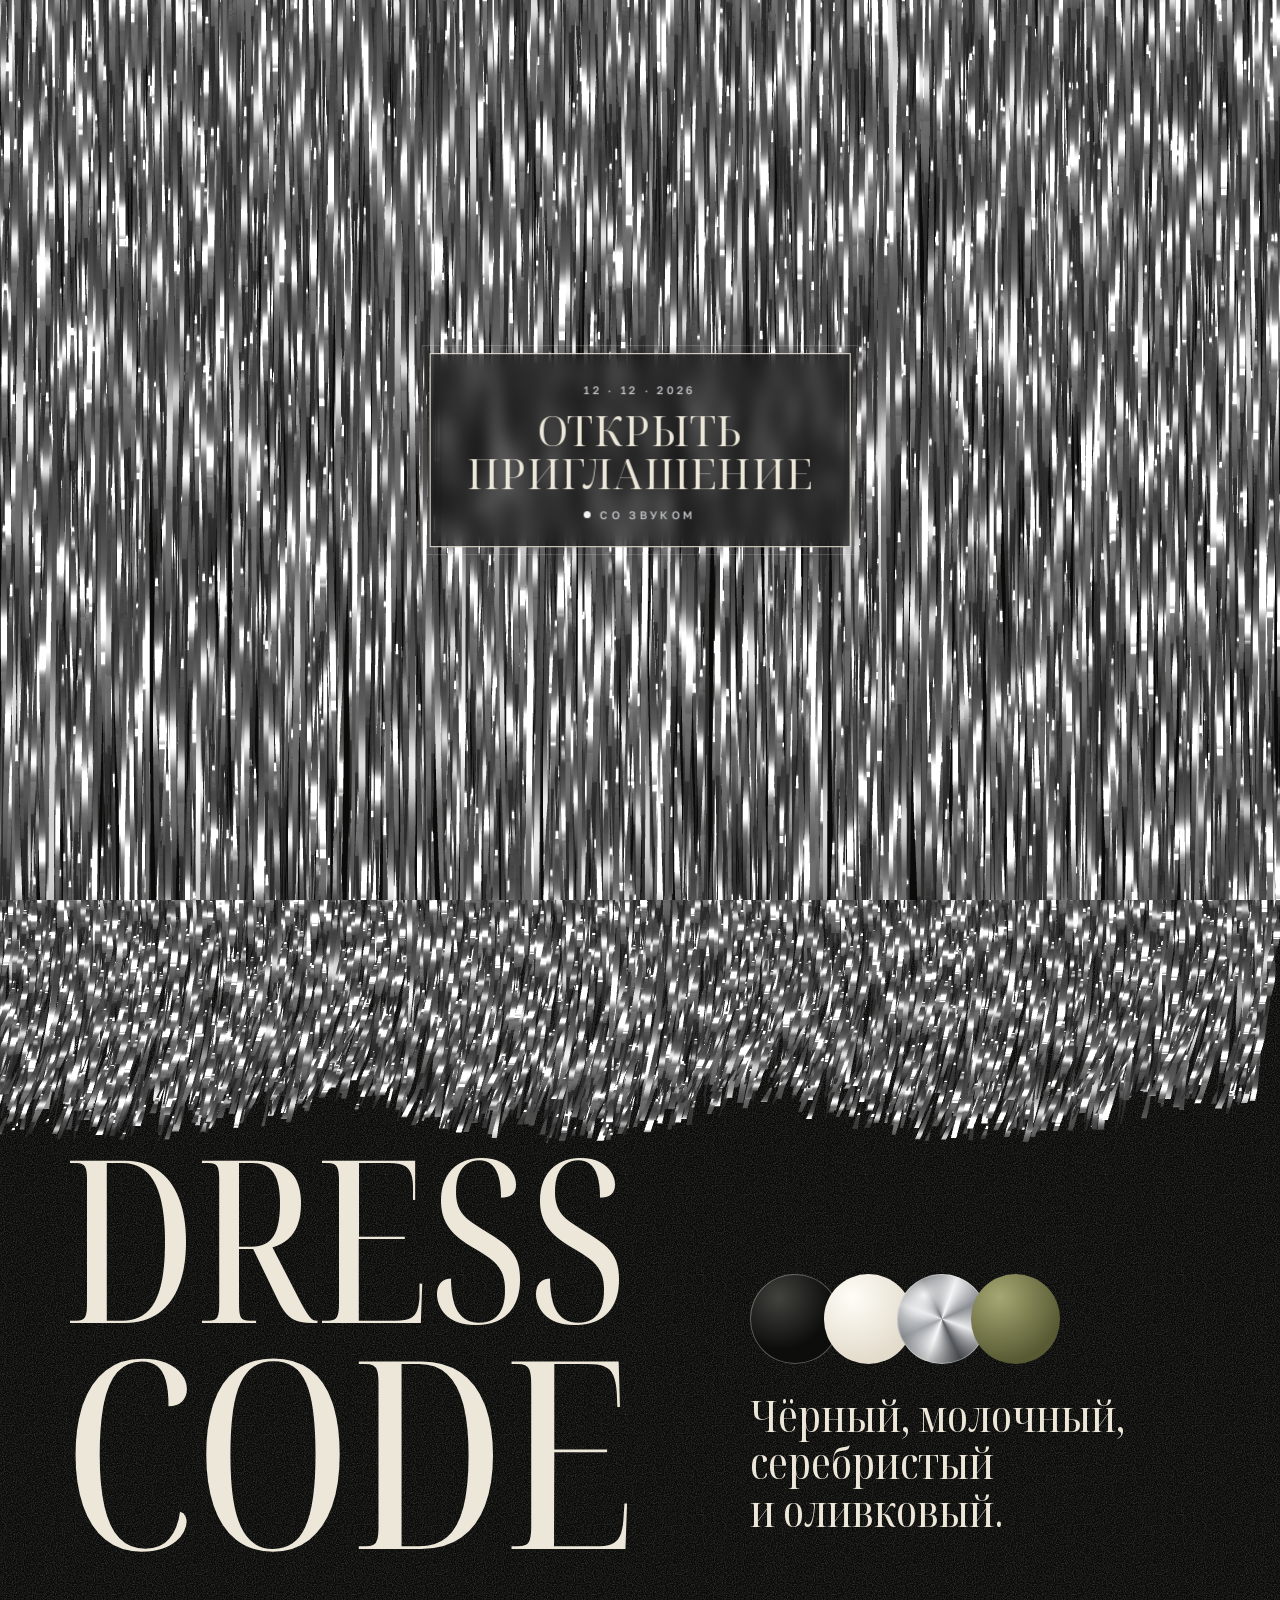
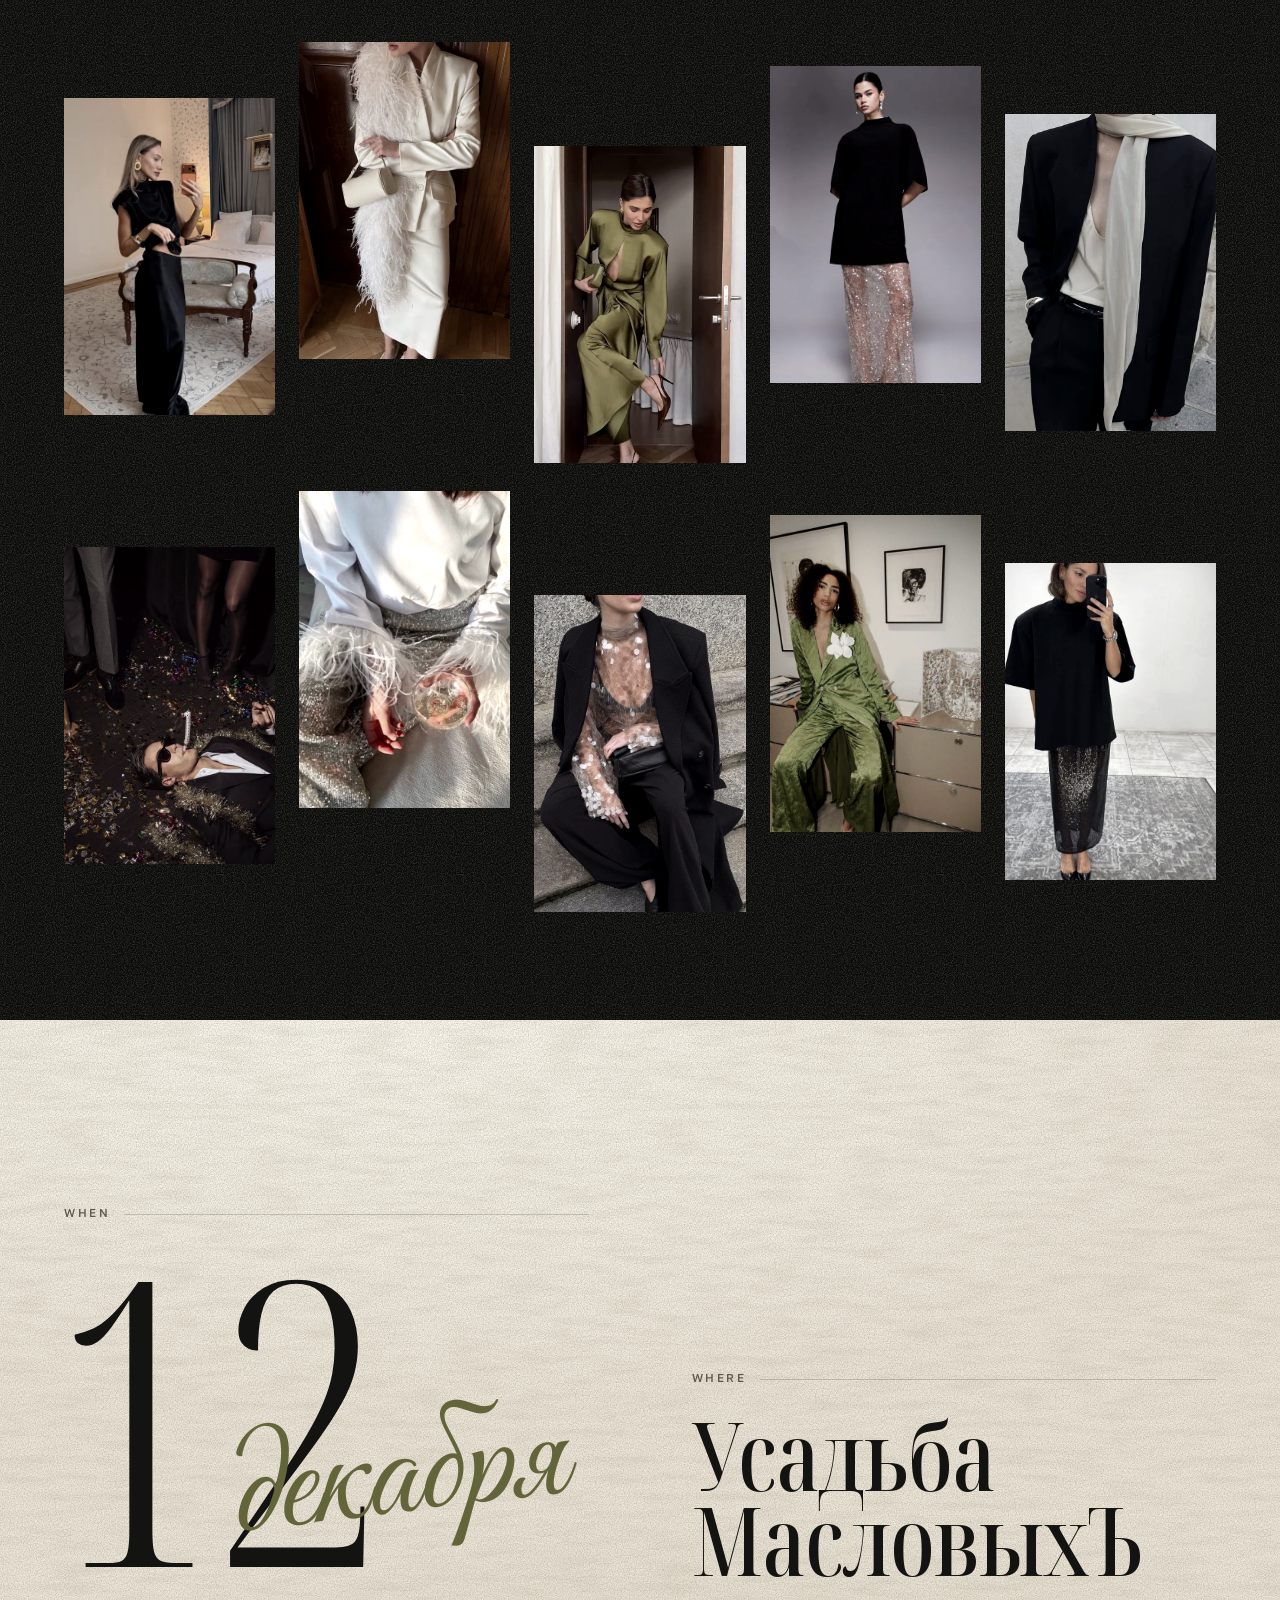
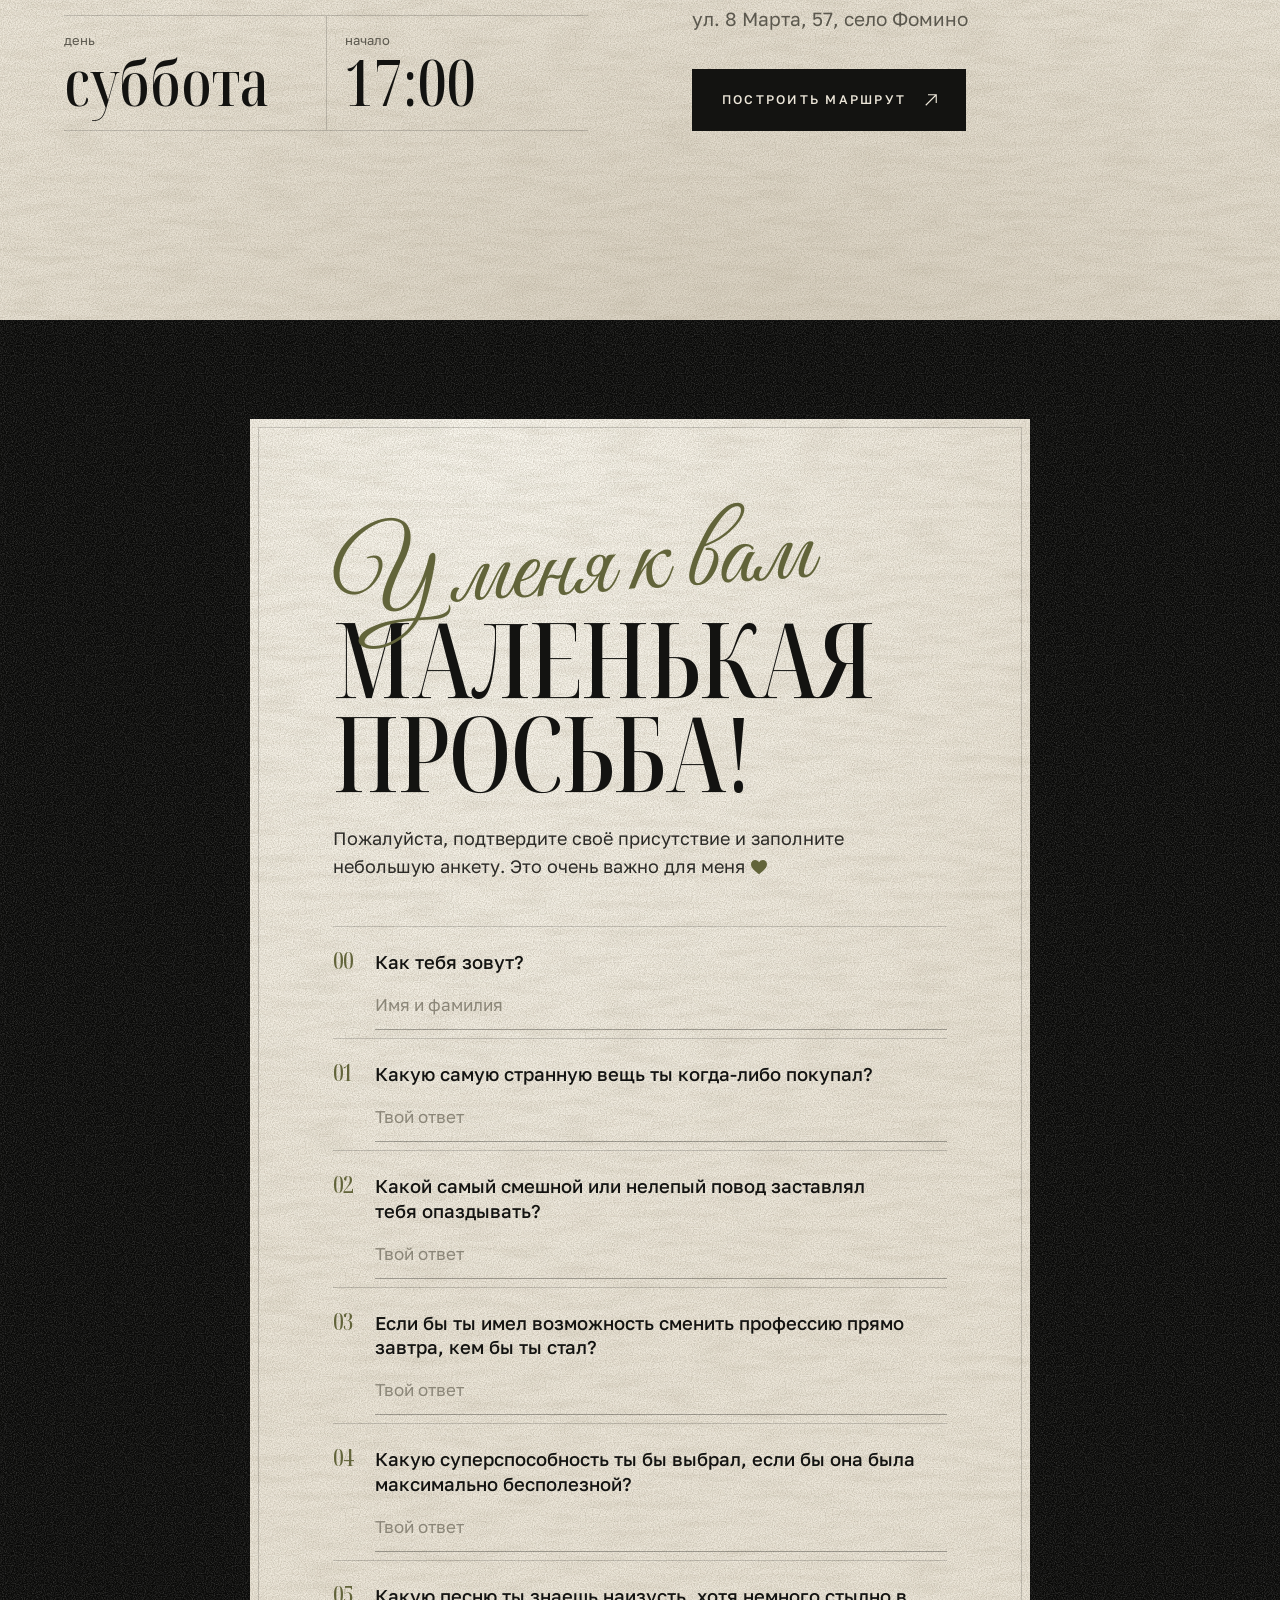
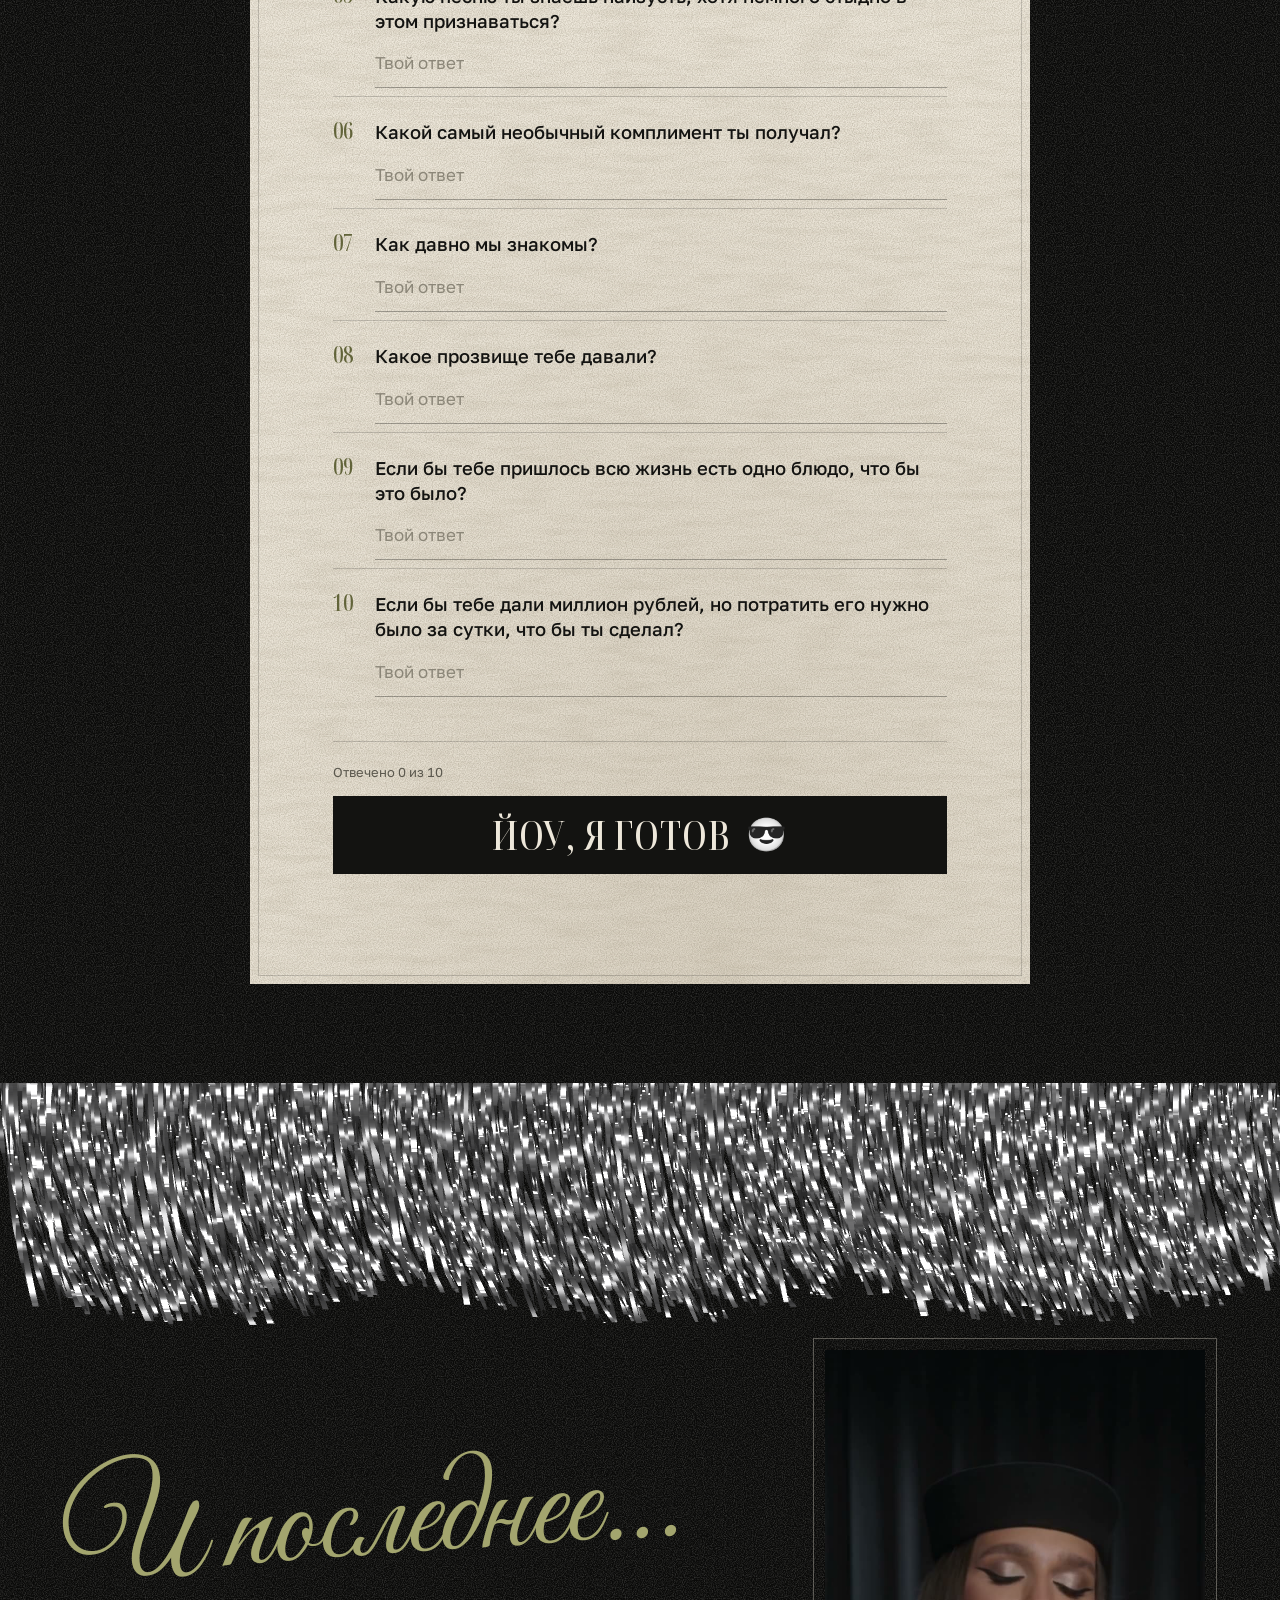
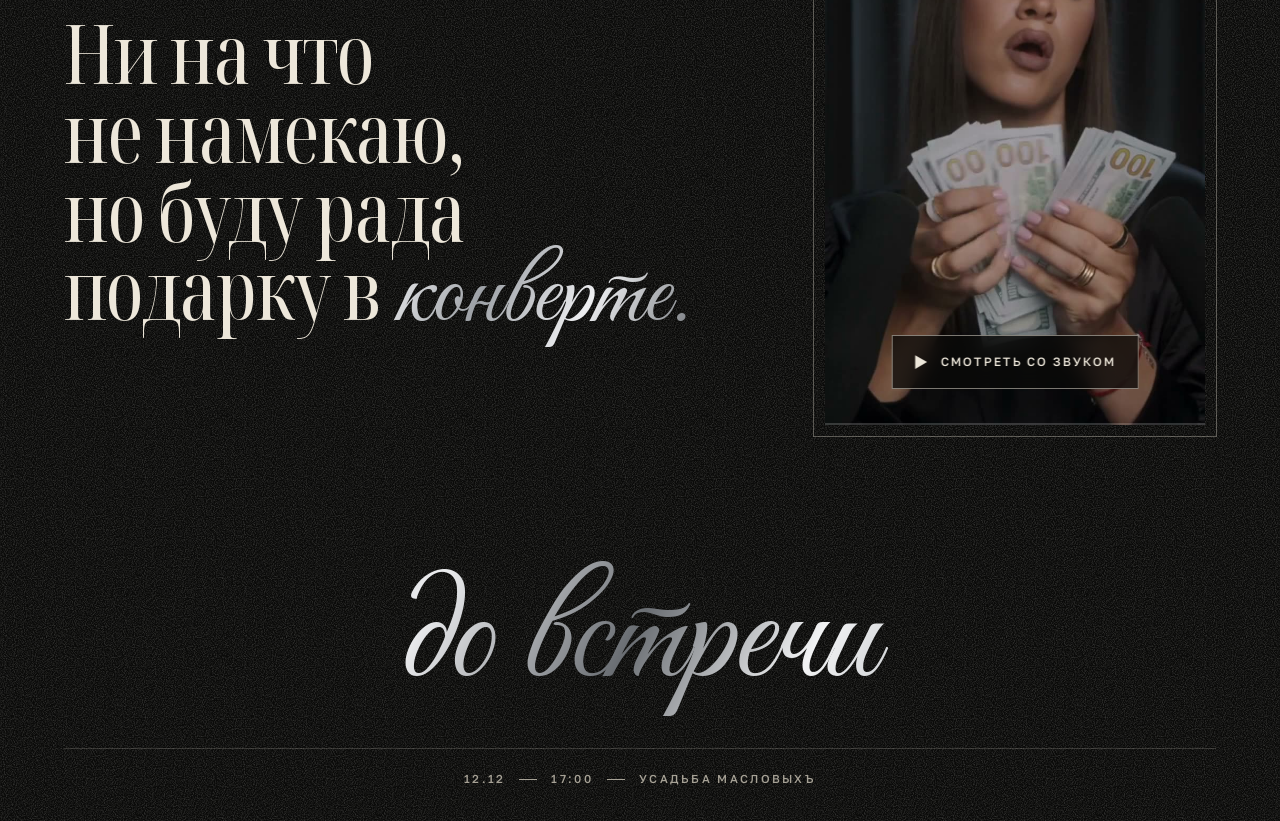
==== commit 0fb659fa: "Музыка: трек с 0:20 при раскрытии занавеса, затухание под видео - занавес раскрывается по касанию «О" ====
--- a/index.html
+++ b/index.html
@@ -75,6 +75,28 @@
 .intro{position:fixed;inset:0;z-index:300;background:var(--black)}
 html:not(.js) .intro{display:none}
 .intro__fringe{display:block;width:100%;height:100%}
+/* кнопка «Открыть приглашение» на занавесе: касание даёт браузеру право включить звук */
+.intro__go{position:absolute;left:50%;top:50%;translate:-50% -50%;display:grid;justify-items:center;gap:14px;width:max-content;min-width:min(80vw,340px);max-width:94vw;padding:30px 36px 26px;border:1px solid rgba(237,231,218,.42);border-radius:0;background:rgba(10,10,9,.58);-webkit-backdrop-filter:blur(8px);backdrop-filter:blur(8px);color:var(--milk);cursor:pointer;opacity:0;transition:opacity .9s var(--ease),border-color .3s}
+.intro__go::after{content:'';position:absolute;inset:-9px;border:1px solid rgba(237,231,218,.24);pointer-events:none;animation:introRing 2.6s var(--ease) infinite}
+.intro__go[hidden]{display:none}
+.intro.is-ready .intro__go{opacity:1}
+.intro__go:hover,.intro__go:focus-visible{border-color:var(--milk);outline:none}
+.intro__kicker,.intro__hint{font:500 11px/1 var(--sans);letter-spacing:.3em;text-transform:uppercase;color:var(--silver)}
+.intro__label{font:400 clamp(30px,8.4vw,42px)/1.02 var(--serif);text-transform:uppercase;letter-spacing:.01em;text-align:center}
+.intro__hint{display:flex;align-items:center;gap:9px}
+.intro__hint i{width:7px;height:7px;border-radius:50%;background:var(--silver-hi);animation:introDot 1.6s ease-in-out infinite}
+@keyframes introRing{0%{opacity:.9;transform:scale(1)}100%{opacity:0;transform:scale(1.07,1.1)}}
+@keyframes introDot{0%,100%{opacity:.35}50%{opacity:1}}
+/* переключатель музыки: тонкий круг с «эквалайзером», виден на светлых и тёмных листах */
+.sound{position:fixed;right:max(14px,env(safe-area-inset-right));bottom:max(14px,env(safe-area-inset-bottom));z-index:150;display:flex;align-items:center;justify-content:center;gap:3px;width:44px;height:44px;padding:0;border:1px solid currentColor;border-radius:50%;background:transparent;color:#fff;mix-blend-mode:difference;cursor:pointer}
+.sound i{width:2px;height:14px;background:currentColor;transform:scaleY(.22);transform-origin:50% 100%;transition:transform .4s var(--ease)}
+.sound.is-on i{animation:eq 1.1s ease-in-out infinite}
+.sound.is-on i:nth-child(2){animation-delay:-.45s}
+.sound.is-on i:nth-child(3){animation-delay:-.8s}
+.sound.is-on i:nth-child(4){animation-delay:-.2s}
+.sound[hidden]{display:none}
+@keyframes eq{0%,100%{transform:scaleY(.3)}50%{transform:scaleY(1)}}
+@media (prefers-reduced-motion:reduce){.intro__go::after,.intro__hint i{animation:none}.sound.is-on i{animation:none;transform:scaleY(.8)}}
 .intro.is-plain{background:repeating-linear-gradient(90deg,#0c0c0b 0 3px,#8f9398 3px 5px,#e9eaec 5px 6px,#55595d 6px 9px,#0c0c0b 9px 11px)}
 .flash{position:fixed;inset:0;z-index:310;background:#fff;opacity:0;pointer-events:none}
 
@@ -331,10 +353,19 @@
 <body>
 
 <!-- Занавес: серебряная бахрома на входе -->
-<div class="intro" id="intro" aria-hidden="true">
-  <canvas class="intro__fringe" id="curtain"></canvas>
+<div class="intro" id="intro">
+  <canvas class="intro__fringe" id="curtain" aria-hidden="true"></canvas>
+  <!-- звук браузер разрешает только после касания: занавес раскрывается по нему, и с ним же начинается музыка -->
+  <button class="intro__go" id="introGo" type="button" hidden>
+    <span class="intro__kicker">12 · 12 · 2026</span>
+    <span class="intro__label">Открыть<br>приглашение</span>
+    <span class="intro__hint"><i aria-hidden="true"></i>со звуком</span>
+  </button>
 </div>
 <div class="flash" id="flash" aria-hidden="true"></div>
+<!-- музыка: файл уже начинается с 0:20 трека и идёт по кругу -->
+<audio id="music" preload="metadata" loop src="assets/audio/music.m4a"></audio>
+<button class="sound" id="sound" type="button" aria-pressed="true" aria-label="Выключить музыку" hidden><i></i><i></i><i></i><i></i></button>
 
 <main id="top">
 
